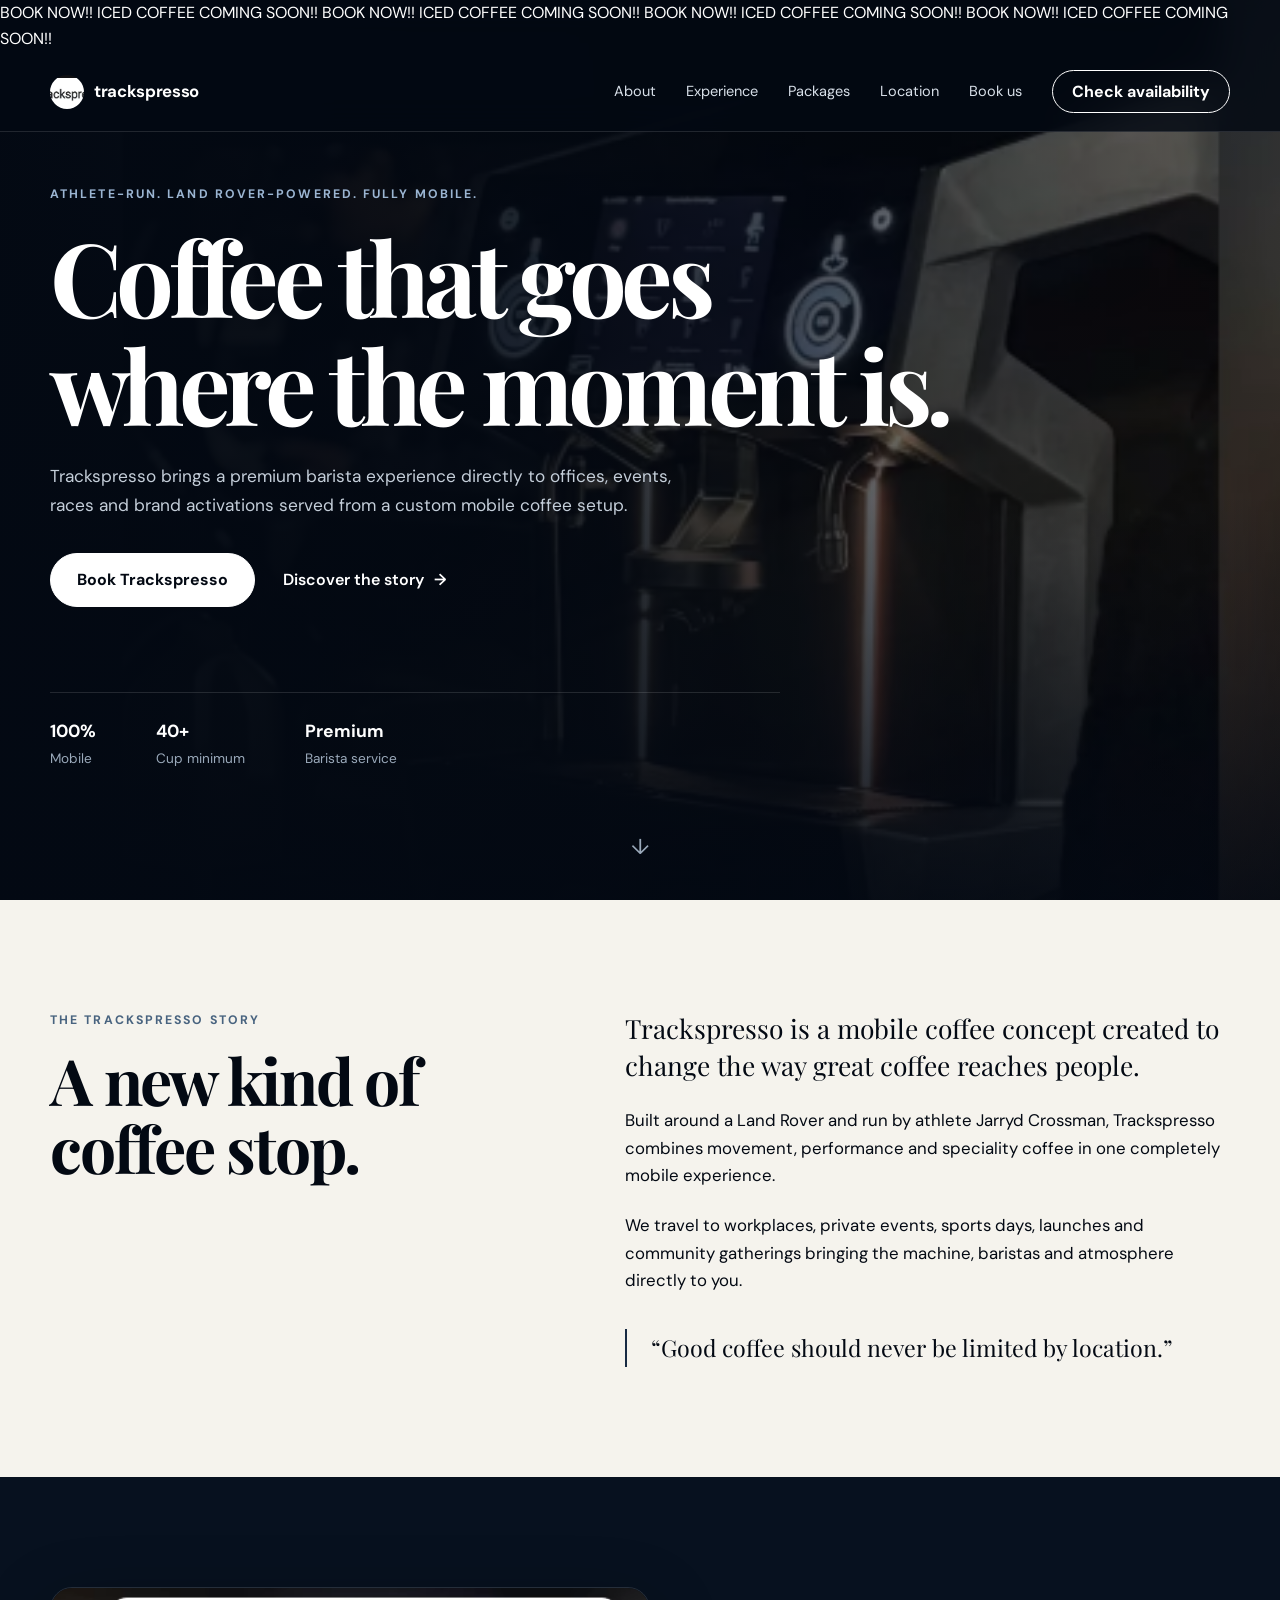
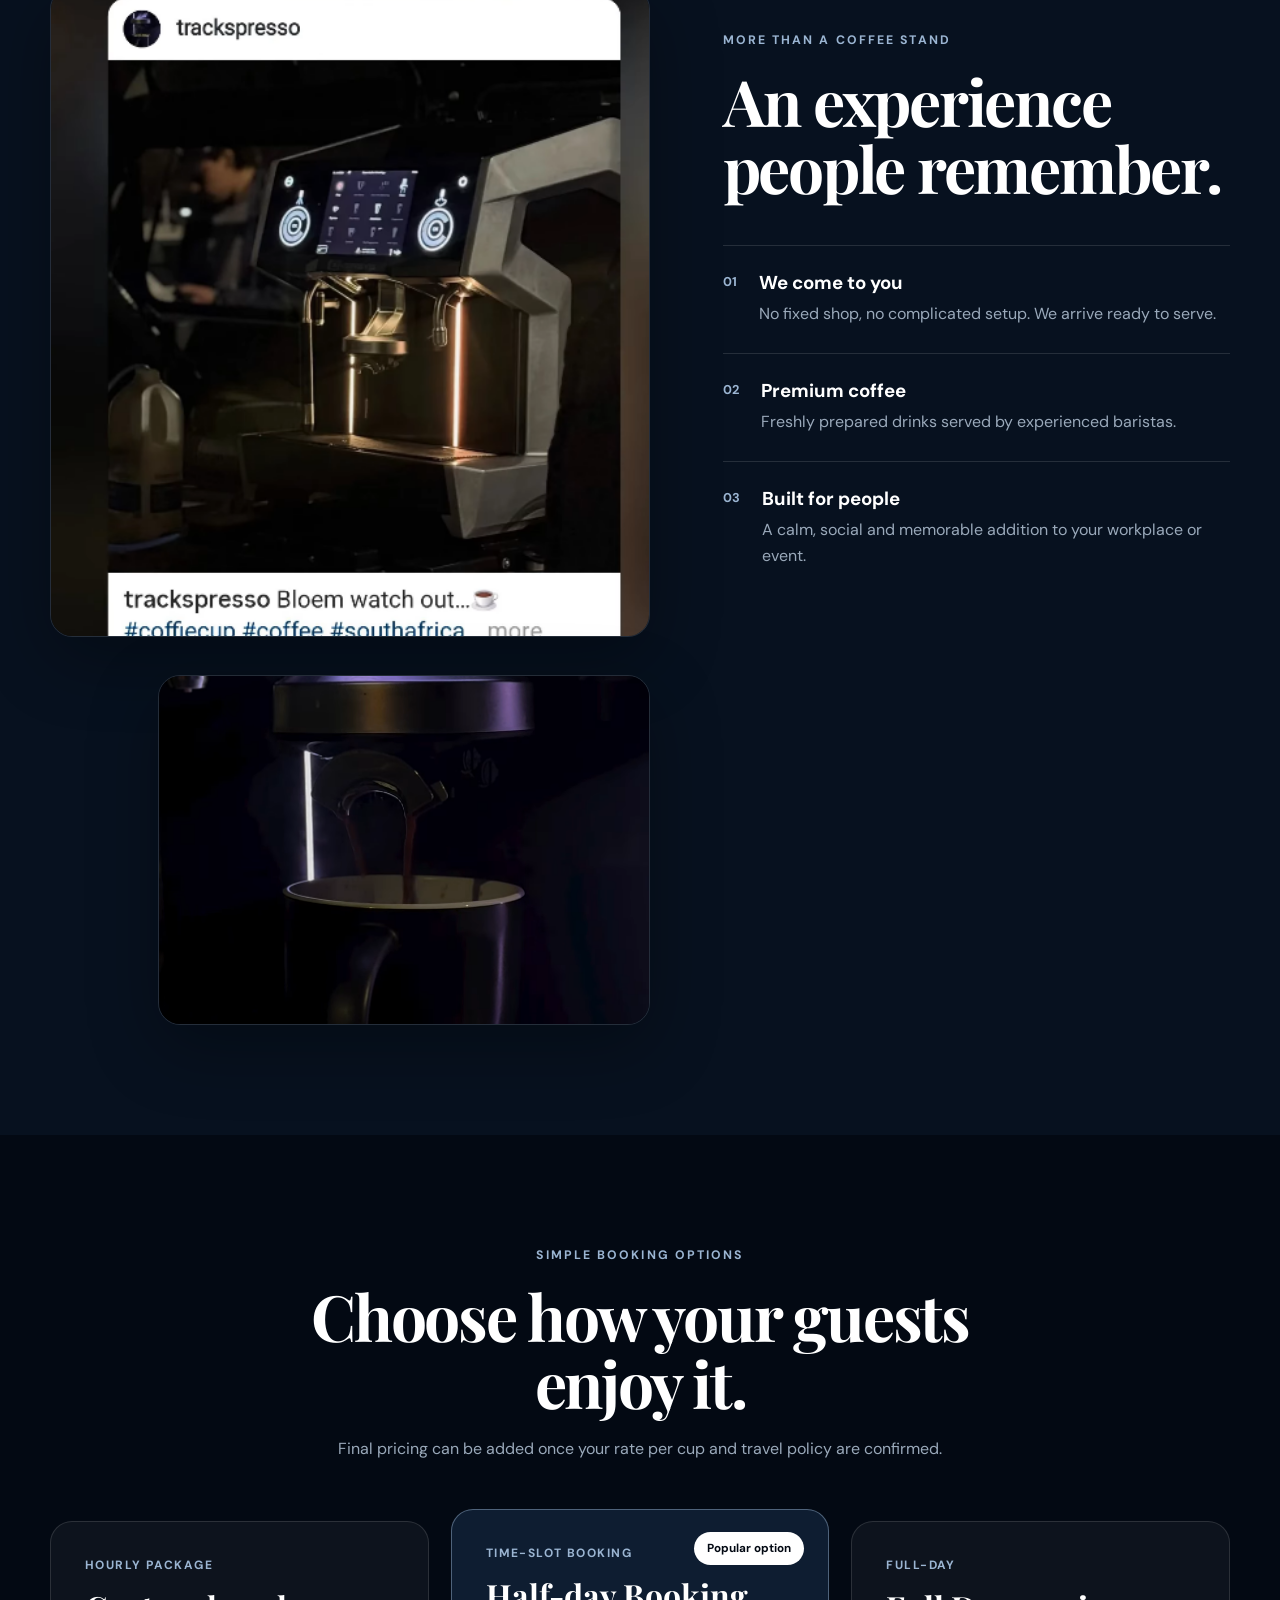
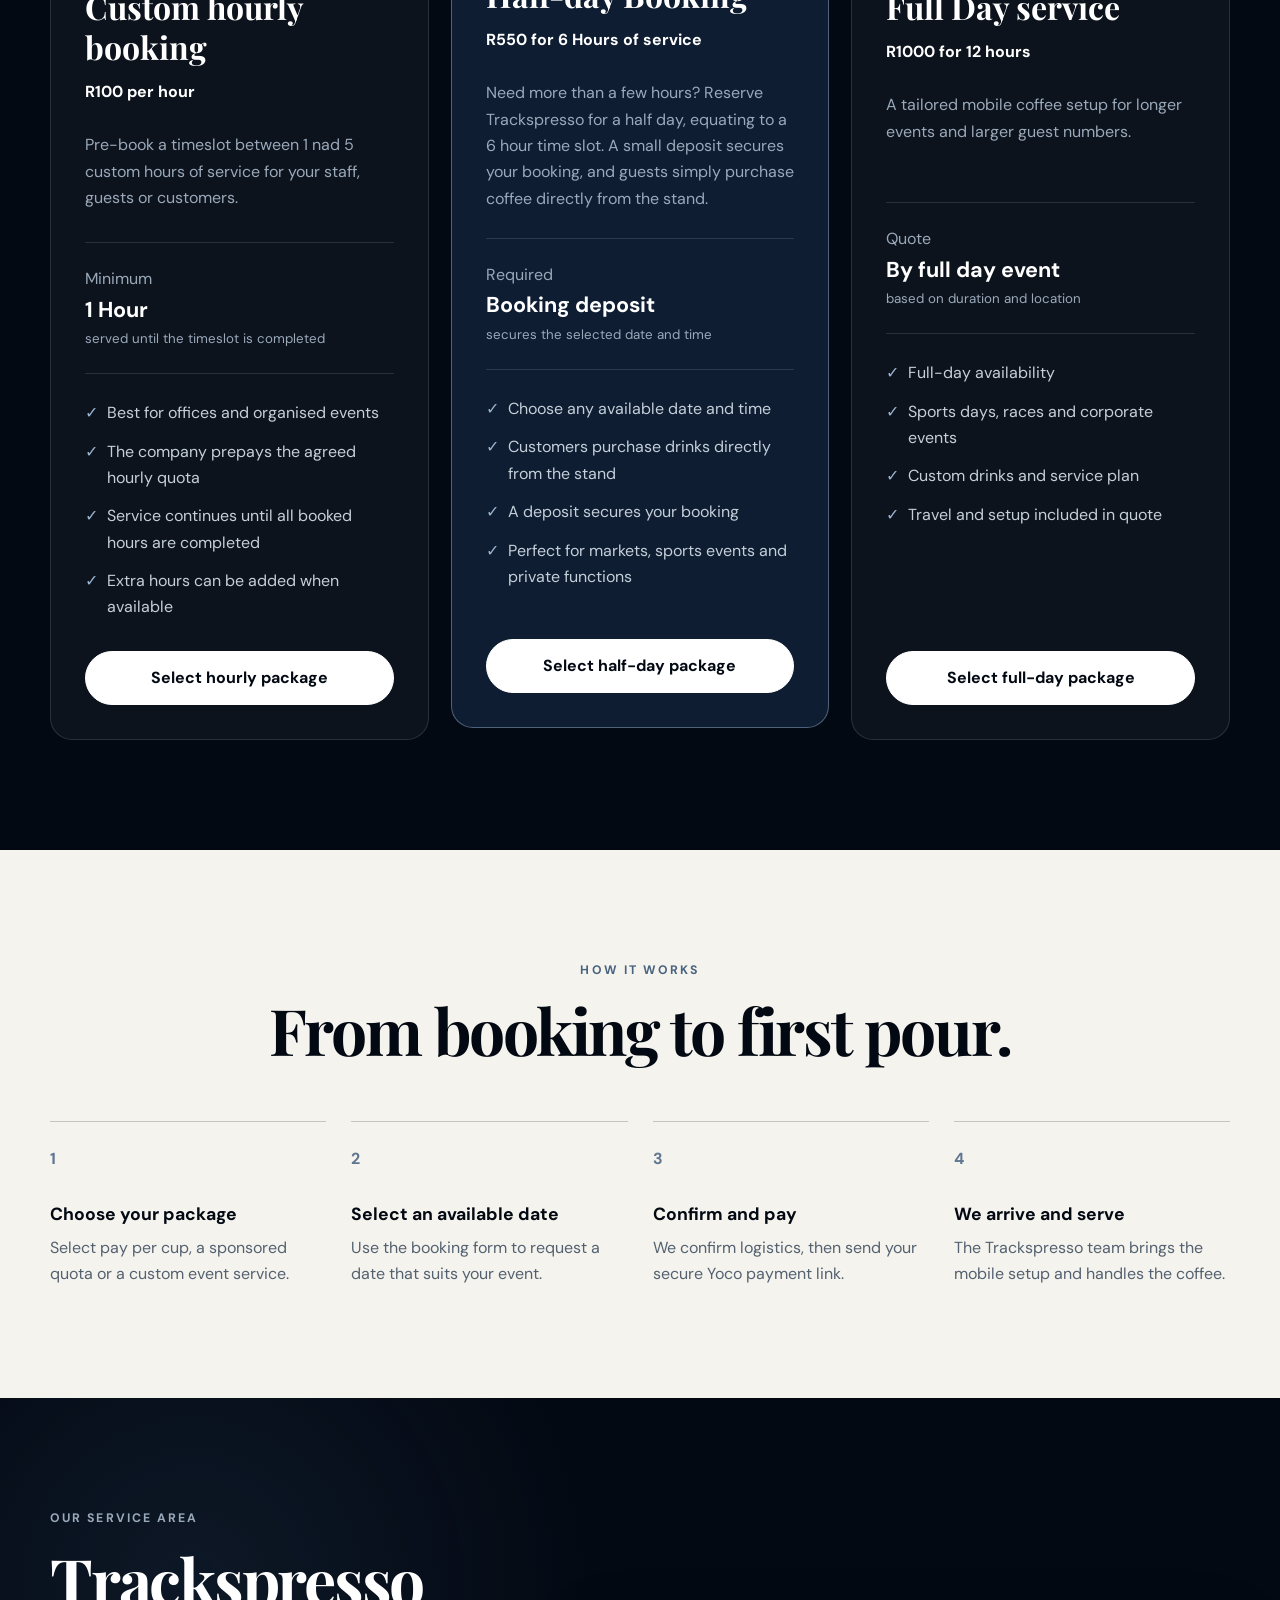
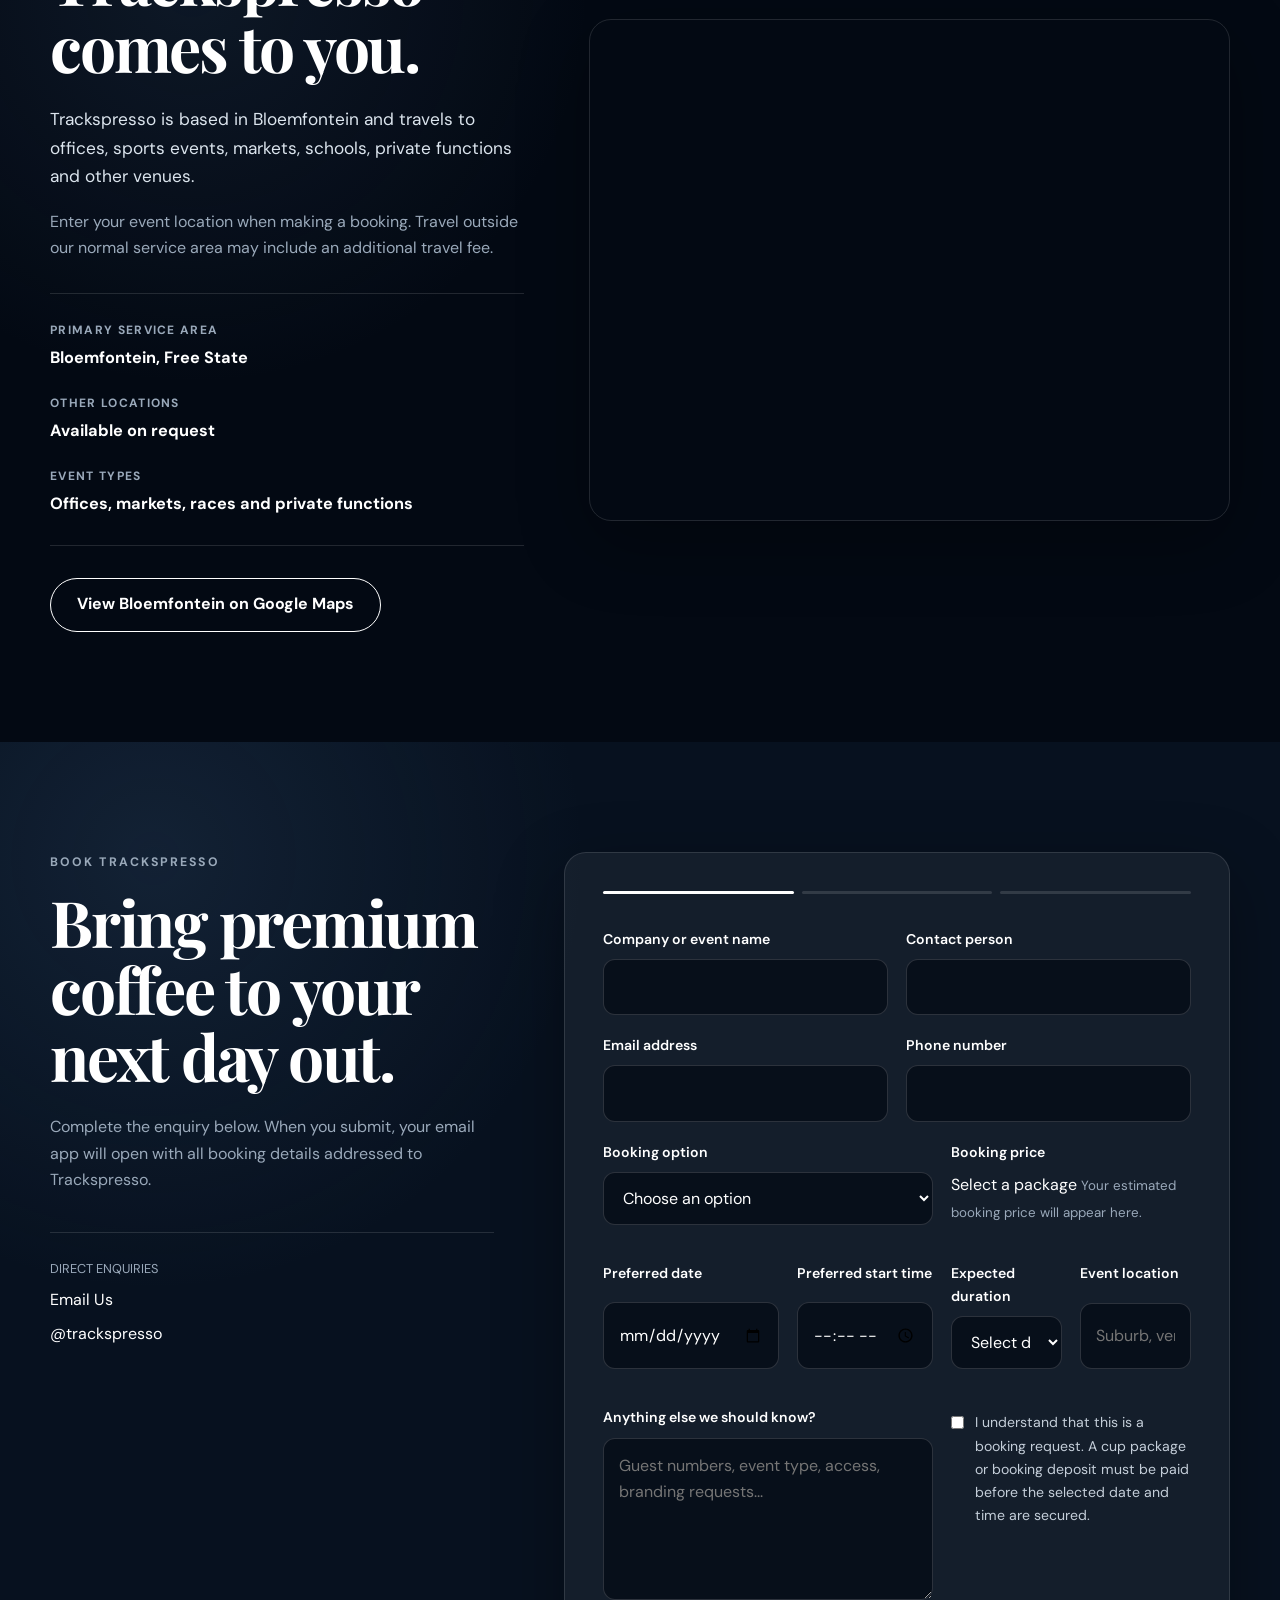
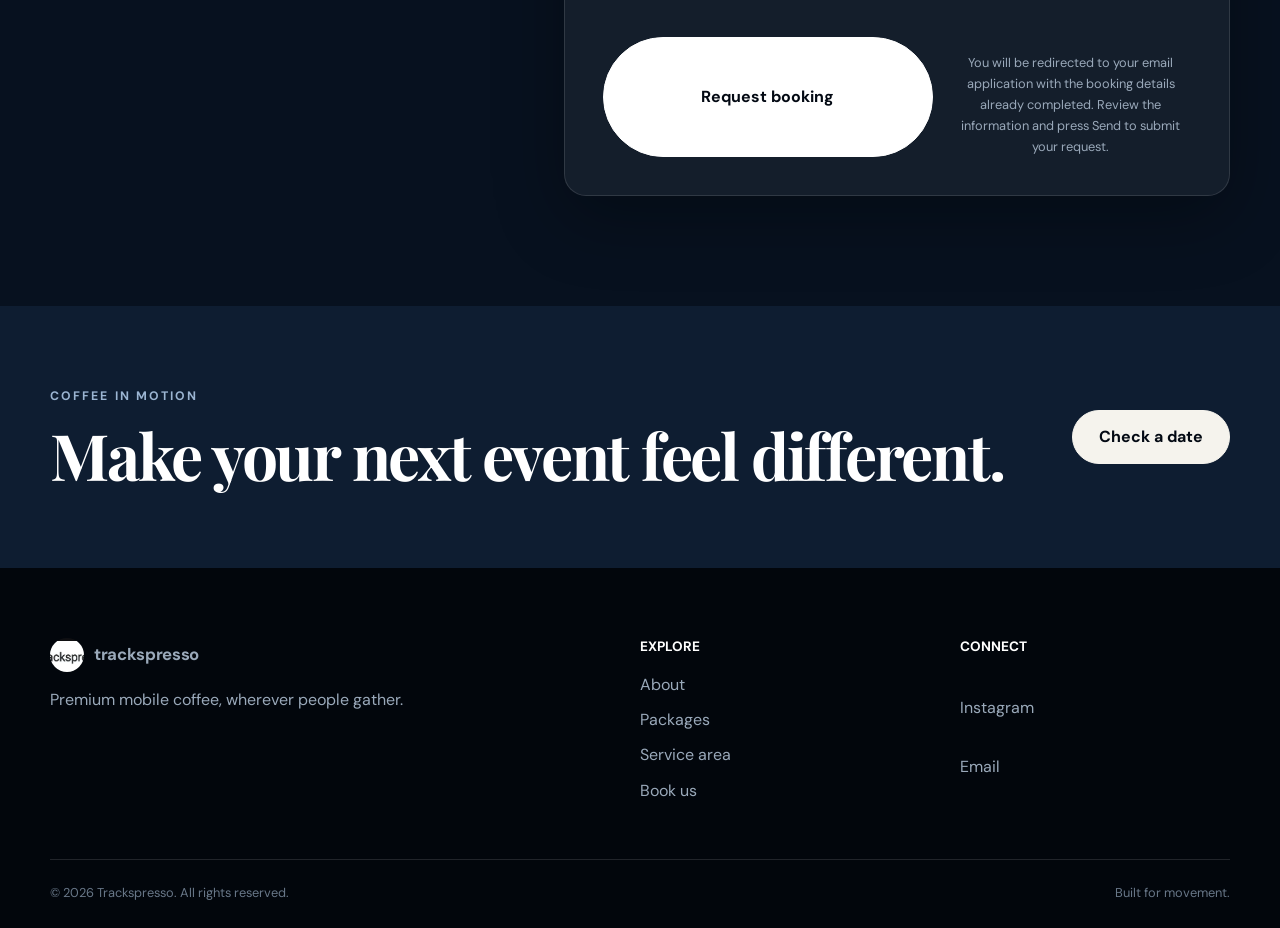
==== index.html @ a00fdedd "Update index.html New Better UI" ====
<!DOCTYPE html>
<html lang="en">
<head>
  <meta charset="UTF-8" />
  <meta name="viewport" content="width=device-width, initial-scale=1.0" />
  <meta
    name="description"
    content="Trackspresso is a premium mobile coffee experience served from a Land Rover. Book our baristas for offices, events and brand activations."
  />
  <title>Trackspresso | Mobile Coffee Experience</title>

  <link rel="preconnect" href="https://fonts.googleapis.com" />
  <link rel="preconnect" href="https://fonts.gstatic.com" crossorigin />
  <link
    href="https://fonts.googleapis.com/css2?family=DM+Sans:wght@400;500;600;700&family=Playfair+Display:wght@600;700&display=swap"
    rel="stylesheet"
  />

  <link rel="stylesheet" href="css/styles.css" />
  <script src="js/app.js" defer></script>
  <link rel="icon" href="../trackspresso_website/assets/images/image.png" type="image/x-icon">
</head>

<body>

  <!--<div class="promo-strip">
    <p>Flash Sale! Use code <span class="pulse-text">SUPER30</span> for 30% off!</p>
  </div>-->

<!--
-->



  <header class="site-header" id="top">


<div class="announcement-bar">
    <div class="announcement-track">
        <span>BOOK NOW!!</span>
        <span>ICED COFFEE COMING SOON!!</span>
        
        <span>BOOK NOW!!</span>
        <span>ICED COFFEE COMING SOON!!</span>

        <span>BOOK NOW!!</span>
        <span>ICED COFFEE COMING SOON!!</span>
        
        <span>BOOK NOW!!</span>
        <span>ICED COFFEE COMING SOON!!</span>
    </div>
</div>







    <nav class="navbar container" aria-label="Main navigation">
      <a class="brand" href="#top" aria-label="Trackspresso home">
        <img src="./assets/images/trackspresso-profile.png" alt="" class="brand-mark" />
        <span>trackspresso</span>
      </a>

      <button
        class="menu-toggle"
        type="button"
        aria-label="Open navigation menu"
        aria-expanded="false"
        aria-controls="main-menu"
      >
        <span></span><span></span><span></span>
      </button>

      <div class="nav-links" id="main-menu">
        <a href="#about">About</a>
        <a href="#experience">Experience</a>
        <a href="#packages">Packages</a>

    <a href="#location">Location</a>
        <a href="#booking">Book us</a>
        <a class="button button-small button-outline" href="#booking">Check availability</a>
      </div>
    </nav>

<!--
<div class="promo-strip">
  <p>Flash Sale! Use code <span class="pulse-text">SUPER30</span> for 30% off!</p>
</div> -->




  </header>

  <main>
    <section class="hero">
      <div class="hero-overlay"></div>

      <div class="container hero-content">
        <p class="eyebrow">Athlete-run. Land Rover-powered. Fully mobile.</p>
        <h1>Coffee that goes<br />where the moment is.</h1>

        <p class="hero-copy">
          Trackspresso brings a premium barista experience directly to offices,
          events, races and brand activations served from a custom mobile coffee setup.
        </p>

        <div class="hero-actions">
          <a class="button" href="#booking">Book Trackspresso</a>
          <a class="text-link" href="#about">Discover the story <span>→</span></a>
        </div>

        <div class="hero-stats" aria-label="Trackspresso highlights">
          <div>
            <strong>100%</strong>
            <span>Mobile</span>
          </div>
          <div>
            <strong>40+</strong>
            <span>Cup minimum</span>
          </div>
          <div>
            <strong>Premium</strong>
            <span>Barista service</span>
          </div>
        </div>
      </div>

      <a class="scroll-indicator" href="#about" aria-label="Scroll to about section">↓</a>
    </section>

    <section class="section about" id="about">
      <div class="container split-layout">
        <div class="section-heading">
          <p class="eyebrow">The Trackspresso story</p>
          <h2>A new kind of coffee stop.</h2>
        </div>

        <div class="about-copy">
          <p class="lead">
            Trackspresso is a mobile coffee concept created to change the way great
            coffee reaches people.
          </p>

          <p>
            Built around a Land Rover and run by athlete Jarryd Crossman, Trackspresso
            combines movement, performance and speciality coffee in one completely
            mobile experience.
          </p>

          <p>
            We travel to workplaces, private events, sports days, launches and
            community gatherings bringing the machine, baristas and atmosphere
            directly to you.
          </p>

          <blockquote>
            “Good coffee should never be limited by location.”
          </blockquote>
        </div>
      </div>
    </section>

    <section class="section media-section" id="experience">
      <div class="container media-grid">
        <figure class="media-card media-card-large">
          <img
            src="./assets/images/land-rover-coffee.png"
            alt="Trackspresso mobile coffee machine installed in a Land Rover"
          />
        </figure>

        <div class="media-content">
          <p class="eyebrow">More than a coffee stand</p>
          <h2>An experience people remember.</h2>

          <div class="feature-list">
            <article>
              <span class="feature-number">01</span>
              <div>
                <h3>We come to you</h3>
                <p>No fixed shop, no complicated setup. We arrive ready to serve.</p>
              </div>
            </article>

            <article>
              <span class="feature-number">02</span>
              <div>
                <h3>Premium coffee</h3>
                <p>Freshly prepared drinks served by experienced baristas.</p>
              </div>
            </article>

            <article>
              <span class="feature-number">03</span>
              <div>
                <h3>Built for people</h3>
                <p>A calm, social and memorable addition to your workplace or event.</p>
              </div>
            </article>
          </div>
        </div>

        <figure class="media-card media-card-small">
          <img
            src="./assets/images/coffee-pour.png"
            alt="Fresh coffee pouring into a cup from the Trackspresso machine"
          />
        </figure>
      </div>
    </section>

    <section class="section packages" id="packages">
      <div class="container">
        <div class="section-heading centered">
          <p class="eyebrow">Simple booking options</p>
          <h2>Choose how your guests enjoy it.</h2>
          <p>
            Final pricing can be added once your rate per cup and travel policy are confirmed.
          </p>
        </div>

        <div class="package-grid">
          <article class="package-card">
            <p class="package-label">HOURLY PACKAGE</p>
            <h3>Custom hourly booking</h3>
            <h4>R100 per hour</h4>
            <br>
            <p class="package-description">
              Pre-book a timeslot between 1 nad 5 custom hours of service for your staff, guests or customers.
            </p>

            <div class="package-price">
              <span>Minimum</span>
              <strong>1 Hour</strong>
              <small>served until the timeslot is completed</small>
            </div>

            <ul>
              <li>Best for offices and organised events</li>
              <li>The company prepays the agreed hourly quota</li>
              <li>Service continues until all booked hours are completed</li>
              <li>Extra hours can be added when available</li>
            </ul>

            <button
                class="button package-select"
                type="button"
                data-package="Hourly booking"
                data-duration="1"
            >
                Select hourly package
            </button>
          </article>

          <article class="package-card featured">
            <div class="popular-badge">Popular option</div>
            <p class="package-label">Time-Slot booking</p>
            <h3>Half-day Booking</h3>
            <h4>R550 for 6 Hours of service</h4>
            <br>
            <p class="package-description">
                Need more than a few hours? Reserve Trackspresso for a half day, equating to a 6 hour time slot.
                A small deposit secures your booking, and guests simply purchase coffee directly
                from the stand.
            </p>

            <div class="package-price">
              <span>Required</span>
              <strong>Booking deposit</strong>
              <small>secures the selected date and time</small>
            </div>

            <ul>
              <li>Choose any available date and time</li>
              <li>Customers purchase drinks directly from the stand</li>
              <li>A deposit secures your booking</li>
              <li>Perfect for markets, sports events and private functions</li>
            </ul>

            <button
                class="button package-select"
                type="button"
                data-package="Half-day booking"
                data-duration="6"
            >
                Select half-day package
            </button>
          </article>

          <article class="package-card">
            <p class="package-label">FULL-DAY</p>
            <h3>Full Day service</h3>
            <h4>R1000 for 12 hours</h4>
            <br>
            <p class="package-description">
              A tailored mobile coffee setup for longer events and larger guest numbers.
            </p>

            <div class="package-price">
              <span>Quote</span>
              <strong>By full day event</strong>
              <small>based on duration and location</small>
            </div>

            <ul>
              <li>Full-day availability</li>
              <li>Sports days, races and corporate events</li>
              <li>Custom drinks and service plan</li>
              <li>Travel and setup included in quote</li>
            </ul>

            <button
                class="button package-select"
                type="button"
                data-package="Full-day booking"
                data-duration="12"
            >
                Select full-day package
            </button>
          </article>
        </div>
      </div>
    </section>

    <section class="section process">
      <div class="container">
        <div class="section-heading centered">
          <p class="eyebrow">How it works</p>
          <h2>From booking to first pour.</h2>
        </div>

        <div class="process-grid">
          <article>
            <span>1</span>
            <h3>Choose your package</h3>
            <p>Select pay per cup, a sponsored quota or a custom event service.</p>
          </article>

          <article>
            <span>2</span>
            <h3>Select an available date</h3>
            <p>Use the booking form to request a date that suits your event.</p>
          </article>

          <article>
            <span>3</span>
            <h3>Confirm and pay</h3>
            <p>We confirm logistics, then send your secure Yoco payment link.</p>
          </article>

          <article>
            <span>4</span>
            <h3>We arrive and serve</h3>
            <p>The Trackspresso team brings the mobile setup and handles the coffee.</p>
          </article>
        </div>
      </div>
    </section>

    <section class="section location-section" id="location">
  <div class="container location-layout">

    <div class="location-content">
      <p class="eyebrow">Our service area</p>

      <h2>Trackspresso comes to you.</h2>

      <p class="location-intro">
        Trackspresso is based in Bloemfontein and travels to offices,
        sports events, markets, schools, private functions and other venues.
      </p>

      <p>
        Enter your event location when making a booking. Travel outside our
        normal service area may include an additional travel fee.
      </p>

      <div class="location-details">
        <div class="location-detail">
          <span>Primary service area</span>
          <strong>Bloemfontein, Free State</strong>
        </div>

        <div class="location-detail">
          <span>Other locations</span>
          <strong>Available on request</strong>
        </div>

        <div class="location-detail">
          <span>Event types</span>
          <strong>Offices, markets, races and private functions</strong>
        </div>
      </div>

      <a
        class="button button-outline"
        href="https://www.google.com/maps/search/?api=1&query=Bloemfontein%2C+Free+State"
        target="_blank"
        rel="noopener noreferrer"
      >
        View Bloemfontein on Google Maps
      </a>
    </div>

    <div class="map-container">
      <iframe
        src="https://www.google.com/maps?q=Bloemfontein%2C+Free+State%2C+South+Africa&z=11&output=embed"
        width="100%"
        height="500"
        style="border: 0;"
        allowfullscreen
        loading="lazy"
        referrerpolicy="no-referrer-when-downgrade"
        title="Trackspresso service area in Bloemfontein"
      ></iframe>
    </div>

  </div>
</section>

    <section class="section booking" id="booking">
      <div class="container booking-layout">
        <div class="booking-intro">
          <p class="eyebrow">Book Trackspresso</p>
          <h2>Bring premium coffee to your next day out.</h2>
          <p>
            Complete the enquiry below. When you submit, your email app will open with all booking details addressed to Trackspresso.
          </p>

          <div class="contact-card">
            <span>Direct enquiries</span>
            <a href="mailto:jtcrossman3child@gmail.com">Email Us</a>
            <a href="https://www.instagram.com/trackspresso/" target="_blank" rel="noreferrer">
              @trackspresso
            </a>
          </div>
        </div>

        <form class="booking-form" id="bookingForm">
          <div class="form-progress" aria-hidden="true">
            <span class="active"></span><span></span><span></span>
          </div>

          <div class="form-row">
            <div class="form-group">
              <label for="companyName">Company or event name</label>
              <input id="companyName" name="companyName" type="text" required />
            </div>

            <div class="form-group">
              <label for="contactName">Contact person</label>
              <input id="contactName" name="contactName" type="text" required />
            </div>
          </div>

          <div class="form-row">
            <div class="form-group">
              <label for="email">Email address</label>
              <input id="email" name="email" type="email" required />
            </div>

            <div class="form-group">
              <label for="phone">Phone number</label>
              <input id="phone" name="phone" type="tel" required />
            </div>
          </div>

          <div class="form-row">
            <div class="form-group">
              <label for="bookingType">Booking option</label>
              <select id="bookingType" name="bookingType" required>
                <option value="">Choose an option</option>
                <option value="Hourly booking">Hourly booking</option>
                <option value="Half-day booking">Half-day booking</option>
                <option value="Full-day booking">Full-day booking</option>
              </select>
            </div>

            <div class="form-group">
              <label>Booking price</label>

              <div class="booking-price-box">
                <span id="bookingPrice">Select a package</span>
                <small id="priceBreakdown">
                  Your estimated booking price will appear here.
                </small>
              </div>
            </div>

          <div class="form-row">
            <div class="form-group">
              <label for="bookingDate">Preferred date</label>
              <input id="bookingDate" name="bookingDate" type="date" required />
            </div>

            <div class="form-group">
              <label for="startTime">Preferred start time</label>
              <input id="startTime" name="startTime" type="time" required />
            </div>
          </div>

          <div class="form-row">
            <div class="form-group">
              <label for="duration">Expected duration</label>
              <select id="duration" name="duration" required>
                <option value="">Select duration</option>
                
                <option value="1">1 hour</option>
                <option value="2">2 hours</option>
                <option value="3">3 hours</option>
                <option value="4">4 hours</option>
                <option value="5">5 hours</option>

                <option value="6">Half day (6 hours)</option>
                <option value="12">Full day (12 hours)</option>
              </select>
            </div>

            <div class="form-group">
              <label for="location">Event location</label>
              <input
                id="location"
                name="location"
                type="text"
                placeholder="Suburb, venue or address"
                required
              />
            </div>
          </div>

          <div class="form-group">
            <label for="message">Anything else we should know?</label>
            <textarea
              id="message"
              name="message"
              rows="5"
              placeholder="Guest numbers, event type, access, branding requests..."
            ></textarea>
          </div>

          <label class="checkbox-row">
            <input type="checkbox" id="terms" required />
            <span>
              I understand that this is a booking request. A cup package or booking
              deposit must be paid before the selected date and time are secured.
            </span>
          </label>

          <button class="button button-full" type="submit">Request booking</button>

          <p class="form-note">
            You will be redirected to your email application with the booking details already completed. Review the information and press Send to submit your request.
          </p>

          <div class="form-message" id="formMessage" role="status" aria-live="polite"></div>
        </form>
      </div>
    </section>

    <section class="section final-cta">
      <div class="container final-cta-inner">
        <div>
          <p class="eyebrow">Coffee in motion</p>
          <h2>Make your next event feel different.</h2>
        </div>
        <a class="button button-light" href="#booking">Check a date</a>
      </div>
    </section>
  </main>

  <footer class="site-footer">
    <div class="container footer-grid">
      <div>
        <a class="brand footer-brand" href="#top">
          <img src="./assets/images/trackspresso-profile.png" alt="" class="brand-mark" />
          <span>trackspresso</span>
        </a>
        <p>Premium mobile coffee, wherever people gather.</p>
      </div>

      <div>
        <h3>Explore</h3>
        <a href="#about">About</a>
        <a href="#packages">Packages</a>
        <a href="#location">Service area</a>
        <a href="#booking">Book us</a>
      </div>

      <div>
        <h3>Connect</h3>
        <a href="https://www.instagram.com/trackspresso/" target="_blank" rel="noreferrer">
          Instagram
        </a>
        <a href="mailto:jtcrossman3child@gmail.com">Email</a>
      </div>
    </div>

    <div class="container footer-bottom">
      <p>© <span id="currentYear"></span> Trackspresso. All rights reserved.</p>
      <p>Built for movement.</p>
    </div>
  </footer>
</body>
</html>
---- css/styles.css ----
:root {
  --navy-950: #030913;
  --navy-900: #07111f;
  --navy-850: #0a1626;
  --navy-800: #0e1d31;
  --navy-700: #172a43;
  --blue-300: #9bb5d2;
  --cream: #f5f3ed;
  --white: #ffffff;
  --muted: #9aa9ba;
  --line: rgba(255, 255, 255, 0.12);
  --card: rgba(255, 255, 255, 0.045);
  --shadow: 0 22px 70px rgba(0, 0, 0, 0.32);
  --radius: 22px;
  --container: 1180px;
}

* {
  box-sizing: border-box;
  margin: 0;
  padding: 0;
}

html {
  scroll-behavior: smooth;
}

body {
  background: var(--navy-950);
  color: var(--white);
  font-family: "DM Sans", sans-serif;
  line-height: 1.65;
}

body.menu-open {
  overflow: hidden;
}

img {
  display: block;
  max-width: 100%;
}

a {
  color: inherit;
  text-decoration: none;
}

button,
input,
select,
textarea {
  font: inherit;
}

button {
  cursor: pointer;
}

.container {
  width: min(calc(100% - 40px), var(--container));
  margin-inline: auto;
}

.section {
  padding: 110px 0;
}

.eyebrow {
  color: var(--blue-300);
  font-size: 0.77rem;
  font-weight: 700;
  letter-spacing: 0.17em;
  text-transform: uppercase;
}

h1,
h2 {
  font-family: "Playfair Display", serif;
  line-height: 1.05;
}

h2 {
  font-size: clamp(2.5rem, 5vw, 4.8rem);
  letter-spacing: -0.035em;
}

h3 {
  line-height: 1.25;
}

.button {
  align-items: center;
  background: var(--white);
  border: 1px solid var(--white);
  border-radius: 999px;
  color: var(--navy-950);
  display: inline-flex;
  font-weight: 700;
  justify-content: center;
  min-height: 54px;
  padding: 0 26px;
  transition: transform 180ms ease, background 180ms ease, color 180ms ease;
}

.button:hover {
  transform: translateY(-2px);
}

.button-small {
  min-height: 43px;
  padding: 0 19px;
}

.button-outline {
  background: transparent;
  color: var(--white);
}

.button-outline:hover {
  background: var(--white);
  color: var(--navy-950);
}

.button-light {
  background: var(--cream);
  border-color: var(--cream);
}

.button-full {
  width: 100%;
}

/* Header */
.site-header {
  background: rgba(3, 9, 19, 0.82);
  border-bottom: 1px solid var(--line);
  backdrop-filter: blur(18px);
  left: 0;
  position: fixed;
  right: 0;
  top: 0;
  z-index: 100;
}

.navbar {
  align-items: center;
  display: flex;
  height: 78px;
  justify-content: space-between;
}

.brand {
  align-items: center;
  display: inline-flex;
  font-size: 1.05rem;
  font-weight: 700;
  gap: 10px;
  letter-spacing: -0.02em;
}

.brand-mark {
  border-radius: 50%;
  height: 34px;
  object-fit: cover;
  width: 34px;
}

.nav-links {
  align-items: center;
  display: flex;
  gap: 30px;
}

.nav-links > a:not(.button) {
  color: #d8e0e9;
  font-size: 0.91rem;
}

.nav-links > a:not(.button):hover {
  color: var(--white);
}

.menu-toggle {
  background: transparent;
  border: 0;
  display: none;
  padding: 8px;
}

.menu-toggle span {
  background: var(--white);
  display: block;
  height: 2px;
  margin: 5px 0;
  width: 24px;
}

/* Hero */
.hero {
  align-items: center;
  background-image: url("../assets/images/land-rover-coffee.png");
  background-position: center 45%;
  background-size: cover;
  display: flex;
  min-height: 100vh;
  overflow: hidden;
  padding: 125px 0 70px;
  position: relative;
}

.hero-overlay {
  background:
    linear-gradient(90deg, rgba(3, 9, 19, 0.98) 0%, rgba(3, 9, 19, 0.86) 46%, rgba(3, 9, 19, 0.3) 100%),
    linear-gradient(0deg, rgba(3, 9, 19, 0.82) 0%, transparent 45%);
  inset: 0;
  position: absolute;
}

.hero-content {
  position: relative;
  z-index: 1;
}

.hero h1 {
  font-size: clamp(4rem, 8vw, 7.5rem);
  letter-spacing: -0.055em;
  margin: 18px 0 25px;
  max-width: 900px;
}

.hero-copy {
  color: #c4ced9;
  font-size: 1.08rem;
  max-width: 630px;
}

.hero-actions {
  align-items: center;
  display: flex;
  gap: 28px;
  margin-top: 34px;
}

.text-link {
  font-weight: 600;
}

.text-link span {
  margin-left: 6px;
  transition: margin-left 180ms ease;
}

.text-link:hover span {
  margin-left: 12px;
}

.hero-stats {
  border-top: 1px solid var(--line);
  display: flex;
  gap: 60px;
  margin-top: 85px;
  max-width: 730px;
  padding-top: 24px;
}

.hero-stats div {
  display: grid;
  gap: 2px;
}

.hero-stats strong {
  font-size: 1.1rem;
}

.hero-stats span {
  color: var(--muted);
  font-size: 0.85rem;
}

.scroll-indicator {
  bottom: 34px;
  color: var(--muted);
  font-size: 1.35rem;
  left: 50%;
  position: absolute;
  transform: translateX(-50%);
  z-index: 2;
}

/* About */
.about {
  background: var(--cream);
  color: var(--navy-950);
}

.split-layout {
  display: grid;
  gap: 80px;
  grid-template-columns: 0.9fr 1.1fr;
}

.about .eyebrow {
  color: #48637f;
}

.section-heading h2 {
  margin-top: 16px;
}

.about-copy {
  font-size: 1.05rem;
}

.about-copy p + p {
  margin-top: 22px;
}

.about-copy .lead {
  font-family: "Playfair Display", serif;
  font-size: 1.65rem;
  line-height: 1.42;
}

blockquote {
  border-left: 2px solid var(--navy-700);
  font-family: "Playfair Display", serif;
  font-size: 1.45rem;
  margin-top: 34px;
  padding-left: 24px;
}

/* Media */
.media-section {
  background: var(--navy-900);
}

.media-grid {
  align-items: center;
  display: grid;
  gap: 38px;
  grid-template-columns: 1.05fr 0.95fr;
}

.media-card {
  border: 1px solid var(--line);
  border-radius: var(--radius);
  box-shadow: var(--shadow);
  overflow: hidden;
}

.media-card img {
  height: 100%;
  object-fit: cover;
  width: 100%;
}

.media-card-large {
  height: 650px;
}

.media-card-small {
  height: 350px;
  margin-left: 18%;
  width: 82%;
}

.media-content {
  padding: 20px 0 20px 35px;
}

.media-content h2 {
  font-size: clamp(2.8rem, 5vw, 4.6rem);
  margin: 16px 0 44px;
}

.feature-list {
  display: grid;
  gap: 0;
}

.feature-list article {
  border-top: 1px solid var(--line);
  display: grid;
  gap: 22px;
  grid-template-columns: auto 1fr;
  padding: 25px 0;
}

.feature-number {
  color: var(--blue-300);
  font-size: 0.8rem;
  font-weight: 700;
}

.feature-list h3 {
  margin-bottom: 7px;
}

.feature-list p {
  color: var(--muted);
}

/* Packages */
.packages {
  background: var(--navy-950);
}

.section-heading.centered {
  margin: 0 auto 58px;
  max-width: 760px;
  text-align: center;
}

.section-heading.centered h2 {
  margin-bottom: 20px;
}

.section-heading.centered > p:last-child {
  color: var(--muted);
}

.package-grid {
  display: grid;
  gap: 22px;
  grid-template-columns: repeat(3, 1fr);
}

.package-card {
  background: var(--card);
  border: 1px solid var(--line);
  border-radius: var(--radius);
  display: flex;
  flex-direction: column;
  min-height: 620px;
  padding: 34px;
  position: relative;
}

.package-card.featured {
  background: var(--navy-800);
  border-color: rgba(155, 181, 210, 0.45);
  transform: translateY(-12px);
}

.popular-badge {
  background: var(--white);
  border-radius: 999px;
  color: var(--navy-950);
  font-size: 0.73rem;
  font-weight: 700;
  padding: 7px 13px;
  position: absolute;
  right: 24px;
  top: 22px;
}

.package-label {
  color: var(--blue-300);
  font-size: 0.75rem;
  font-weight: 700;
  letter-spacing: 0.12em;
  text-transform: uppercase;
}

.package-card h3 {
  font-family: "Playfair Display", serif;
  font-size: 2rem;
  margin: 12px 0;
}

.package-description {
  color: var(--muted);
  min-height: 84px;
}

.package-price {
  border-bottom: 1px solid var(--line);
  border-top: 1px solid var(--line);
  display: grid;
  margin: 26px 0;
  padding: 23px 0;
}

.package-price span,
.package-price small {
  color: var(--muted);
}

.package-price strong {
  font-size: 1.35rem;
}

.package-card ul {
  display: grid;
  gap: 12px;
  list-style: none;
  margin-bottom: 30px;
}

.package-card li {
  color: #c5cfda;
  padding-left: 22px;
  position: relative;
}

.package-card li::before {
  color: var(--blue-300);
  content: "✓";
  left: 0;
  position: absolute;
}

.package-card .button {
  margin-top: auto;
}

/* Process */
.process {
  background: var(--cream);
  color: var(--navy-950);
}

.process .eyebrow {
  color: #48637f;
}

.process-grid {
  display: grid;
  gap: 25px;
  grid-template-columns: repeat(4, 1fr);
}

.process-grid article {
  border-top: 1px solid rgba(3, 9, 19, 0.2);
  padding-top: 24px;
}

.process-grid span {
  color: #5e7691;
  font-weight: 700;
}

.process-grid h3 {
  font-size: 1.1rem;
  margin: 30px 0 10px;
}

.process-grid p {
  color: #536170;
}

/* Booking */
.booking {
  background:
    radial-gradient(circle at 12% 10%, rgba(58, 91, 128, 0.22), transparent 28%),
    var(--navy-900);
}

.booking-layout {
  align-items: start;
  display: grid;
  gap: 70px;
  grid-template-columns: 0.8fr 1.2fr;
}

.booking-intro {
  position: sticky;
  top: 120px;
}

.booking-intro h2 {
  font-size: clamp(3rem, 5vw, 4.8rem);
  margin: 16px 0 25px;
}

.booking-intro > p {
  color: var(--muted);
}

.contact-card {
  border-top: 1px solid var(--line);
  display: grid;
  gap: 8px;
  margin-top: 38px;
  padding-top: 25px;
}

.contact-card span {
  color: var(--muted);
  font-size: 0.8rem;
  text-transform: uppercase;
}

.booking-form {
  background: rgba(255, 255, 255, 0.055);
  border: 1px solid var(--line);
  border-radius: var(--radius);
  box-shadow: var(--shadow);
  padding: 38px;
}

.form-progress {
  display: grid;
  gap: 8px;
  grid-template-columns: repeat(3, 1fr);
  margin-bottom: 34px;
}

.form-progress span {
  background: rgba(255, 255, 255, 0.13);
  border-radius: 99px;
  height: 3px;
}

.form-progress span.active {
  background: var(--white);
}

.form-row {
  display: grid;
  gap: 18px;
  grid-template-columns: repeat(2, 1fr);
}

.form-group {
  display: grid;
  gap: 8px;
  margin-bottom: 19px;
}

.form-group label {
  font-size: 0.88rem;
  font-weight: 600;
}

.form-group small {
  color: var(--muted);
}

input,
select,
textarea {
  background: rgba(3, 9, 19, 0.66);
  border: 1px solid rgba(255, 255, 255, 0.15);
  border-radius: 12px;
  color: var(--white);
  outline: none;
  padding: 14px 15px;
  width: 100%;
}

input,
select {
  min-height: 52px;
}

textarea {
  resize: vertical;
}

input:focus,
select:focus,
textarea:focus {
  border-color: var(--blue-300);
  box-shadow: 0 0 0 3px rgba(155, 181, 210, 0.13);
}

select option {
  color: #111;
}

.checkbox-row {
  align-items: flex-start;
  color: #c4ced9;
  display: flex;
  font-size: 0.88rem;
  gap: 11px;
  margin: 5px 0 22px;
}

.checkbox-row input {
  min-height: auto;
  margin-top: 5px;
  width: auto;
}

.form-note {
  color: var(--muted);
  font-size: 0.8rem;
  margin-top: 15px;
  text-align: center;
}

.form-note code {
  color: #dce7f2;
}

.form-message {
  border-radius: 12px;
  display: none;
  margin-top: 18px;
  padding: 13px 15px;
}

.form-message.success {
  background: rgba(90, 180, 130, 0.15);
  border: 1px solid rgba(90, 180, 130, 0.35);
  display: block;
}

.form-message.error {
  background: rgba(220, 85, 85, 0.15);
  border: 1px solid rgba(220, 85, 85, 0.35);
  display: block;
}

/* CTA + Footer */
.final-cta {
  background: var(--navy-800);
  padding: 80px 0;
}

.final-cta-inner {
  align-items: center;
  display: flex;
  justify-content: space-between;
}

.final-cta h2 {
  font-size: clamp(2.8rem, 5vw, 4.8rem);
  margin-top: 14px;
}

.site-footer {
  background: #02060c;
  padding: 70px 0 25px;
}

.footer-grid {
  display: grid;
  gap: 50px;
  grid-template-columns: 2fr 1fr 1fr;
}

.footer-brand {
  margin-bottom: 15px;
}

.footer-grid p,
.footer-grid a {
  color: var(--muted);
}

.footer-grid > div:not(:first-child) {
  display: grid;
  gap: 9px;
}

.footer-grid h3 {
  font-size: 0.85rem;
  margin-bottom: 8px;
  text-transform: uppercase;
}

.footer-grid a:hover {
  color: var(--white);
}

.footer-bottom {
  border-top: 1px solid var(--line);
  color: #687788;
  display: flex;
  font-size: 0.8rem;
  justify-content: space-between;
  margin-top: 55px;
  padding-top: 22px;
}

@media (max-width: 960px) {
  .menu-toggle {
    display: block;
    z-index: 102;
  }

  .nav-links {
    align-items: flex-start;
    background: var(--navy-950);
    display: none;
    flex-direction: column;
    inset: 0;
    justify-content: center;
    padding: 40px;
    position: fixed;
    z-index: 101;
  }

  .nav-links.open {
    display: flex;
  }

  .nav-links > a {
    font-size: 1.35rem !important;
  }

  .split-layout,
  .media-grid,
  .booking-layout {
    grid-template-columns: 1fr;
  }

  .media-content {
    padding-left: 0;
  }

  .media-card-small {
    margin-left: 0;
    width: 100%;
  }

  .package-grid {
    grid-template-columns: 1fr;
  }

  .package-card.featured {
    transform: none;
  }

  .process-grid {
    grid-template-columns: repeat(2, 1fr);
  }

  .booking-intro {
    position: static;
  }
}

@media (max-width: 650px) {
  .container {
    width: min(calc(100% - 26px), var(--container));
  }

  .section {
    padding: 78px 0;
  }

  .hero {
    min-height: 880px;
  }

  .hero-overlay {
    background:
      linear-gradient(0deg, rgba(3, 9, 19, 0.98) 0%, rgba(3, 9, 19, 0.77) 78%, rgba(3, 9, 19, 0.48) 100%);
  }

  .hero h1 {
    font-size: clamp(3.3rem, 18vw, 5rem);
  }

  .hero-actions {
    align-items: flex-start;
    flex-direction: column;
  }

  .hero-stats {
    gap: 24px;
    justify-content: space-between;
  }

  .split-layout {
    gap: 45px;
  }

  .media-card-large {
    height: 520px;
  }

  .media-card-small {
    height: 430px;
  }

  .process-grid {
    grid-template-columns: 1fr;
  }

  .form-row {
    grid-template-columns: 1fr;
  }

  .booking-form {
    padding: 24px 18px;
  }

  .final-cta-inner {
    align-items: flex-start;
    flex-direction: column;
    gap: 30px;
  }

  .footer-grid {
    grid-template-columns: 1fr;
  }

  .footer-bottom {
    flex-direction: column;
    gap: 5px;
  }
}


/* ==============================
   LOCATION AND MAP SECTION
================================ */

.location-section {
  background:
    radial-gradient(
      circle at 15% 20%,
      rgba(58, 91, 128, 0.18),
      transparent 30%
    ),
    var(--navy-950);
}

.location-layout {
  align-items: center;
  display: grid;
  gap: 65px;
  grid-template-columns: 0.85fr 1.15fr;
}

.location-content h2 {
  margin: 16px 0 25px;
}

.location-content > p {
  color: var(--muted);
  margin-bottom: 18px;
}

.location-intro {
  color: #dbe4ed !important;
  font-size: 1.08rem;
}

.location-details {
  border-bottom: 1px solid var(--line);
  border-top: 1px solid var(--line);
  display: grid;
  gap: 22px;
  margin: 32px 0;
  padding: 27px 0;
}

.location-detail {
  display: grid;
  gap: 4px;
}

.location-detail span {
  color: var(--muted);
  font-size: 0.75rem;
  font-weight: 700;
  letter-spacing: 0.11em;
  text-transform: uppercase;
}

.location-detail strong {
  font-size: 1.02rem;
}

.map-container {
  border: 1px solid var(--line);
  border-radius: var(--radius);
  box-shadow: var(--shadow);
  overflow: hidden;
  position: relative;
}

.map-container iframe {
  display: block;
  filter: grayscale(25%) contrast(95%);
  width: 100%;
}

@media (max-width: 960px) {
  .location-layout {
    grid-template-columns: 1fr;
  }

  .map-container iframe {
    height: 430px;
  }
}

@media (max-width: 650px) {
  .location-layout {
    gap: 40px;
  }

  .map-container iframe {
    height: 350px;
  }

  .location-content .button {
    width: 100%;
  }
}


/* =====================================
   RESPONSIVE POLISH: LAPTOPS + PHONES
   ===================================== */

/* Prevent long text, URLs and form controls from forcing horizontal scrolling. */
html,
body {
  max-width: 100%;
  overflow-x: hidden;
}

p,
a,
span,
strong,
small,
label,
li {
  overflow-wrap: anywhere;
}

input,
select,
textarea,
button {
  max-width: 100%;
}

/* Compact laptop and minimised-window layout. */
@media (max-width: 1100px) {
  :root {
    --container: 960px;
  }

  .section {
    padding: 88px 0;
  }

  .nav-links {
    gap: 20px;
  }

  .hero h1 {
    font-size: clamp(3.6rem, 8vw, 6.3rem);
  }

  .package-card {
    min-height: auto;
    padding: 28px;
  }

  .booking-layout {
    gap: 42px;
    grid-template-columns: minmax(0, 0.85fr) minmax(0, 1.15fr);
  }

  .booking-form {
    padding: 30px;
  }
}

/* Tablets, narrow laptop windows and landscape phones. */
@media (max-width: 820px) {
  .container {
    width: min(calc(100% - 32px), var(--container));
  }

  .navbar {
    height: 70px;
  }

  .nav-links {
    gap: 20px;
    overflow-y: auto;
    padding: 90px 28px 40px;
  }

  .nav-links .button {
    width: 100%;
  }

  .hero {
    min-height: auto;
    padding: 125px 0 65px;
  }

  .hero-content {
    width: 100%;
  }

  .hero h1 {
    font-size: clamp(3.2rem, 12vw, 5.4rem);
    max-width: 760px;
  }

  .hero-copy {
    max-width: 580px;
  }

  .hero-stats {
    gap: 24px;
    margin-top: 55px;
  }

  .split-layout,
  .media-grid,
  .booking-layout,
  .location-layout {
    gap: 44px;
  }

  .media-card-large {
    height: min(620px, 72vw);
  }

  .media-card-small {
    height: min(430px, 62vw);
  }

  .booking-intro {
    position: static;
  }

  .contact-card {
    margin-top: 26px;
  }
}

/* Modern iPhone/Android portrait widths. */
@media (max-width: 650px) {
  :root {
    --radius: 18px;
  }

  body {
    font-size: 0.97rem;
  }

  .container {
    width: min(calc(100% - 24px), var(--container));
  }

  .section {
    padding: 68px 0;
  }

  .brand span {
    font-size: 0.98rem;
  }

  .brand-mark {
    height: 31px;
    width: 31px;
  }

  .hero {
    min-height: auto;
    padding: 112px 0 52px;
  }

  .hero h1 {
    font-size: clamp(2.85rem, 15vw, 4.5rem);
    line-height: 0.98;
    margin: 14px 0 22px;
  }

  .hero-copy {
    font-size: 1rem;
  }

  .hero-actions {
    gap: 18px;
    margin-top: 28px;
    width: 100%;
  }

  .hero-actions .button {
    width: 100%;
  }

  .hero-stats {
    display: grid;
    gap: 14px;
    grid-template-columns: repeat(3, minmax(0, 1fr));
    margin-top: 46px;
    padding-top: 20px;
  }

  .hero-stats strong {
    font-size: 0.95rem;
  }

  .hero-stats span {
    font-size: 0.76rem;
  }

  h2,
  .booking-intro h2,
  .final-cta h2 {
    font-size: clamp(2.25rem, 12vw, 3.6rem);
  }

  .about-copy .lead {
    font-size: 1.38rem;
  }

  .media-card-large,
  .media-card-small {
    height: 72vw;
    min-height: 330px;
  }

  .package-card {
    min-height: 0;
    padding: 26px 22px;
  }

  .package-card h3 {
    font-size: 1.7rem;
  }

  .package-description {
    min-height: 0;
  }

  .popular-badge {
    position: static;
    align-self: flex-start;
    margin-bottom: 18px;
  }

  .process-grid article {
    padding-top: 18px;
  }

  .process-grid h3 {
    margin-top: 18px;
  }

  .booking-layout {
    gap: 34px;
  }

  .booking-form {
    padding: 24px 16px;
  }

  .form-progress {
    margin-bottom: 25px;
  }

  .form-group {
    margin-bottom: 16px;
  }

  input,
  select,
  textarea {
    font-size: 16px; /* Prevents automatic iPhone zoom on focus. */
    padding: 13px 14px;
  }

  .checkbox-row {
    line-height: 1.5;
  }

  .button {
    min-height: 52px;
    padding-inline: 20px;
  }

  .form-note,
  .form-message {
    line-height: 1.55;
  }

  .final-cta {
    padding: 62px 0;
  }
}

/* Very small phones around 320–420px wide. */
@media (max-width: 420px) {
  .container {
    width: min(calc(100% - 20px), var(--container));
  }

  .navbar {
    height: 64px;
  }

  .hero {
    padding-top: 104px;
  }

  .hero h1 {
    font-size: clamp(2.55rem, 15vw, 3.7rem);
  }

  .hero-stats {
    grid-template-columns: 1fr;
  }

  .hero-stats div {
    border-bottom: 1px solid var(--line);
    padding-bottom: 10px;
  }

  .hero-stats div:last-child {
    border-bottom: 0;
  }

  .section-heading.centered {
    margin-bottom: 38px;
  }

  .booking-form {
    border-radius: 16px;
    padding: 20px 13px;
  }

  .checkbox-row {
    font-size: 0.82rem;
  }

  .form-message {
    padding: 12px;
  }

  .map-container iframe {
    height: 300px;
  }
}

/* Short-height screens such as a minimised laptop window. */
@media (max-height: 700px) and (min-width: 651px) {
  .hero {
    min-height: 700px;
  }

  .nav-links {
    max-height: 100vh;
    overflow-y: auto;
  }
}

/* =========================================================
   FINAL RESPONSIVE FIX
   Keep this block at the VERY END of the stylesheet.
   It overrides earlier mobile rules that caused the menu and
   hero content to overlap.
   ========================================================= */

/* Give anchored sections room below the fixed navbar. */
section[id] {
  scroll-margin-top: 88px;
}

/* Medium screens and all layouts that use the hamburger menu. */
@media (max-width: 960px) {
  .site-header {
    background: #030913;
    backdrop-filter: none;
  }

  .navbar {
    height: 76px;
  }

  .menu-toggle {
    display: block;
    position: relative;
    z-index: 1002;
  }

  .menu-toggle span {
    transition: transform 180ms ease, opacity 180ms ease;
  }

  .menu-toggle[aria-expanded="true"] span:nth-child(1) {
    transform: translateY(7px) rotate(45deg);
  }

  .menu-toggle[aria-expanded="true"] span:nth-child(2) {
    opacity: 0;
  }

  .menu-toggle[aria-expanded="true"] span:nth-child(3) {
    transform: translateY(-7px) rotate(-45deg);
  }

  .nav-links {
    align-items: stretch;
    background: #030913;
    border-top: 1px solid var(--line);
    display: flex;
    flex-direction: column;
    gap: 0;
    height: calc(100dvh - 76px);
    inset: 76px 0 auto 0;
    justify-content: flex-start;
    opacity: 0;
    overflow-y: auto;
    padding: 20px 24px 40px;
    pointer-events: none;
    position: fixed;
    transform: translateY(-12px);
    transition: opacity 180ms ease, transform 180ms ease;
    visibility: hidden;
    width: 100%;
    z-index: 1001;
  }

  .nav-links.open {
    opacity: 1;
    pointer-events: auto;
    transform: translateY(0);
    visibility: visible;
  }

  .nav-links > a,
  .nav-links > a:not(.button) {
    align-items: center;
    border-bottom: 1px solid var(--line);
    color: var(--white);
    display: flex;
    font-size: 1.08rem !important;
    min-height: 62px;
    padding: 10px 4px;
    width: 100%;
  }

  .nav-links > .button {
    border-bottom: 0;
    margin-top: 22px;
    min-height: 52px;
    width: 100%;
  }

  .hero {
    min-height: 760px;
    padding: 132px 0 72px;
  }

  .hero h1 {
    font-size: clamp(3.4rem, 9vw, 5.6rem);
    line-height: 0.96;
    max-width: 760px;
  }

  .split-layout,
  .media-grid,
  .booking-layout,
  .location-layout {
    grid-template-columns: 1fr;
  }

  .package-grid {
    grid-template-columns: 1fr;
  }

  .package-card.featured {
    transform: none;
  }

  .booking-intro {
    position: static;
  }
}

/* Phone layout. */
@media (max-width: 650px) {
  .container {
    width: min(calc(100% - 28px), var(--container));
  }

  .navbar {
    height: 76px;
  }

  .brand {
    max-width: calc(100% - 62px);
  }

  .brand span {
    font-size: 1rem;
    white-space: nowrap;
  }

  .brand-mark {
    flex: 0 0 auto;
    height: 34px;
    width: 34px;
  }

  .nav-links {
    height: calc(100dvh - 76px);
    inset: 76px 0 auto 0;
    padding: 16px 20px 36px;
  }

  .hero {
    background-position: 62% center;
    min-height: 720px;
    padding: 116px 0 56px;
  }

  .hero-overlay {
    background:
      linear-gradient(
        90deg,
        rgba(3, 9, 19, 0.98) 0%,
        rgba(3, 9, 19, 0.88) 68%,
        rgba(3, 9, 19, 0.58) 100%
      ),
      linear-gradient(
        0deg,
        rgba(3, 9, 19, 0.92) 0%,
        rgba(3, 9, 19, 0.18) 60%
      );
  }

  .hero-content {
    width: 100%;
  }

  .hero .eyebrow {
    font-size: 0.68rem;
    letter-spacing: 0.14em;
    line-height: 1.5;
    max-width: 100%;
  }

  .hero h1 {
    font-size: clamp(3rem, 13.5vw, 4.25rem);
    letter-spacing: -0.045em;
    line-height: 0.97;
    margin: 16px 0 24px;
    max-width: 100%;
    overflow-wrap: normal;
    word-break: normal;
  }

  .hero-copy {
    font-size: 1rem;
    line-height: 1.72;
    max-width: 100%;
  }

  .hero-actions {
    align-items: stretch;
    flex-direction: column;
    gap: 16px;
    width: 100%;
  }

  .hero-actions .button {
    width: 100%;
  }

  .hero-stats {
    display: grid;
    gap: 16px;
    grid-template-columns: repeat(3, minmax(0, 1fr));
    margin-top: 48px;
  }

  .scroll-indicator {
    display: none;
  }

  .section {
    padding: 72px 0;
  }

  .split-layout,
  .media-grid,
  .booking-layout,
  .location-layout {
    gap: 40px;
  }

  h2,
  .booking-intro h2,
  .final-cta h2 {
    font-size: clamp(2.4rem, 11vw, 3.45rem);
  }

  .media-card-large,
  .media-card-small {
    height: auto;
    min-height: 0;
    width: 100%;
  }

  .media-card img {
    aspect-ratio: 4 / 5;
    height: auto;
  }

  .media-card-small {
    margin-left: 0;
  }

  .package-card {
    min-height: 0;
    padding: 26px 22px;
  }

  .process-grid {
    grid-template-columns: 1fr;
  }

  .form-row {
    grid-template-columns: 1fr;
  }

  .booking-form {
    padding: 24px 18px;
  }

  .final-cta-inner {
    align-items: stretch;
    flex-direction: column;
    gap: 28px;
  }

  .final-cta-inner .button {
    width: 100%;
  }

  .footer-grid {
    grid-template-columns: 1fr;
  }

  .footer-bottom {
    flex-direction: column;
    gap: 6px;
  }
}

/* Extra-small phones. */
@media (max-width: 420px) {
  .container {
    width: min(calc(100% - 22px), var(--container));
  }

  .hero {
    min-height: 690px;
    padding-top: 108px;
  }

  .hero h1 {
    font-size: clamp(2.8rem, 13vw, 3.6rem);
  }

  .hero-stats {
    grid-template-columns: 1fr;
  }

  .hero-stats div {
    border-bottom: 1px solid var(--line);
    padding-bottom: 12px;
  }

  .hero-stats div:last-child {
    border-bottom: 0;
  }

  .booking-form {
    padding: 21px 14px;
  }
}

/* Landscape phones and short browser windows. */
@media (max-height: 620px) and (max-width: 960px) {
  .nav-links {
    padding-top: 10px;
  }

  .nav-links > a,
  .nav-links > a:not(.button) {
    min-height: 50px;
  }
}
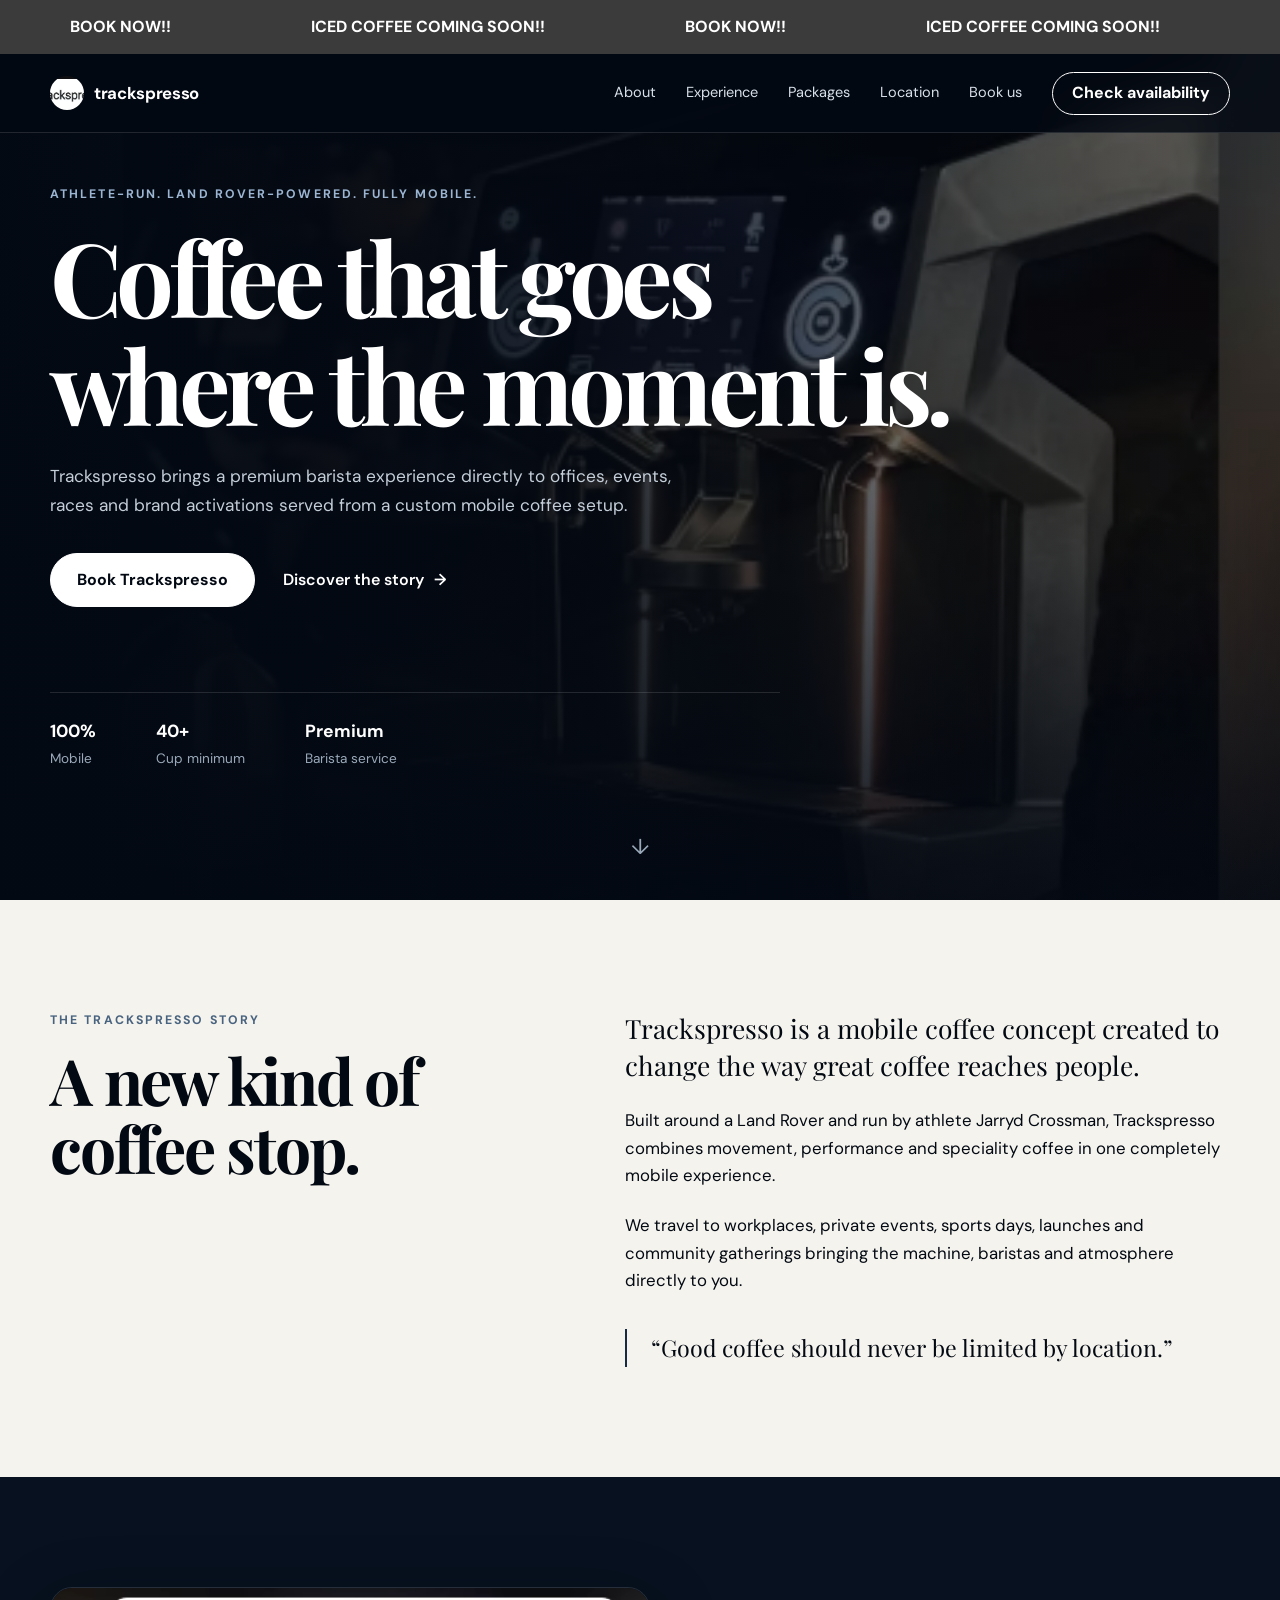
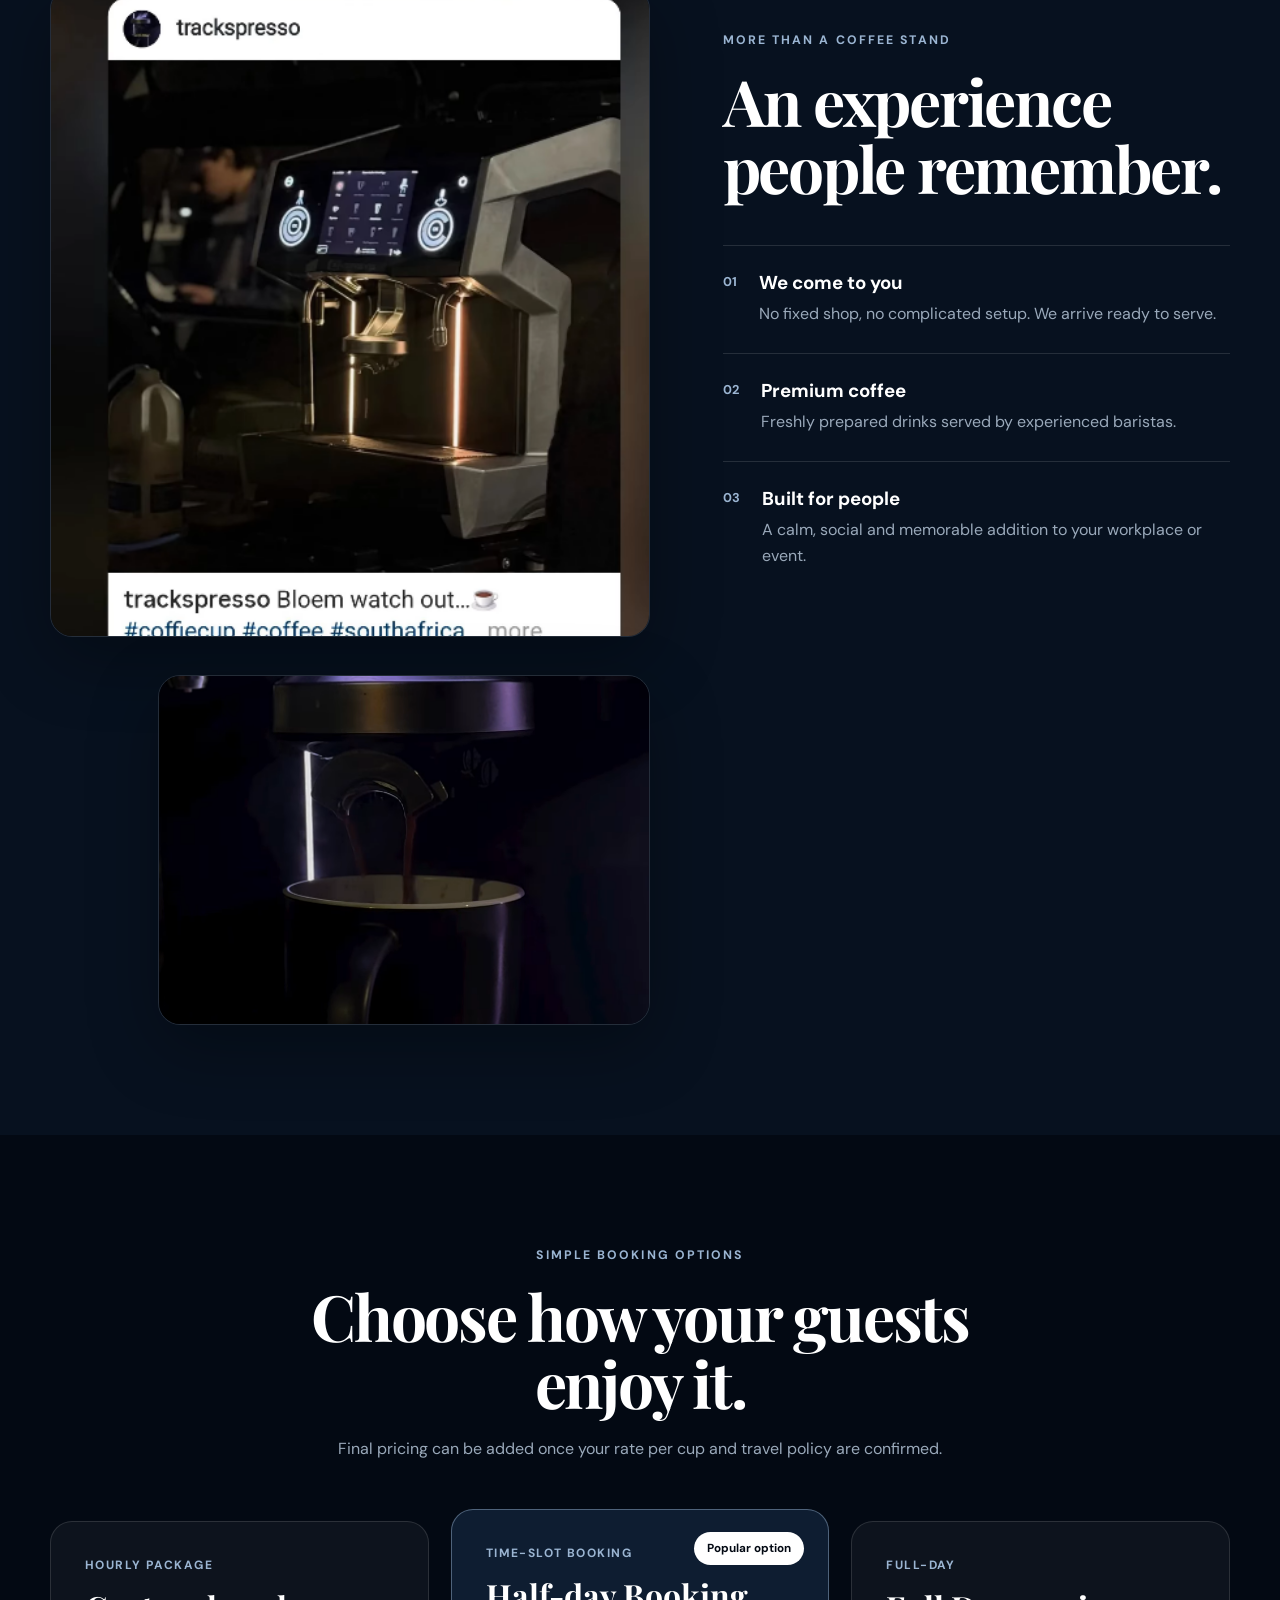
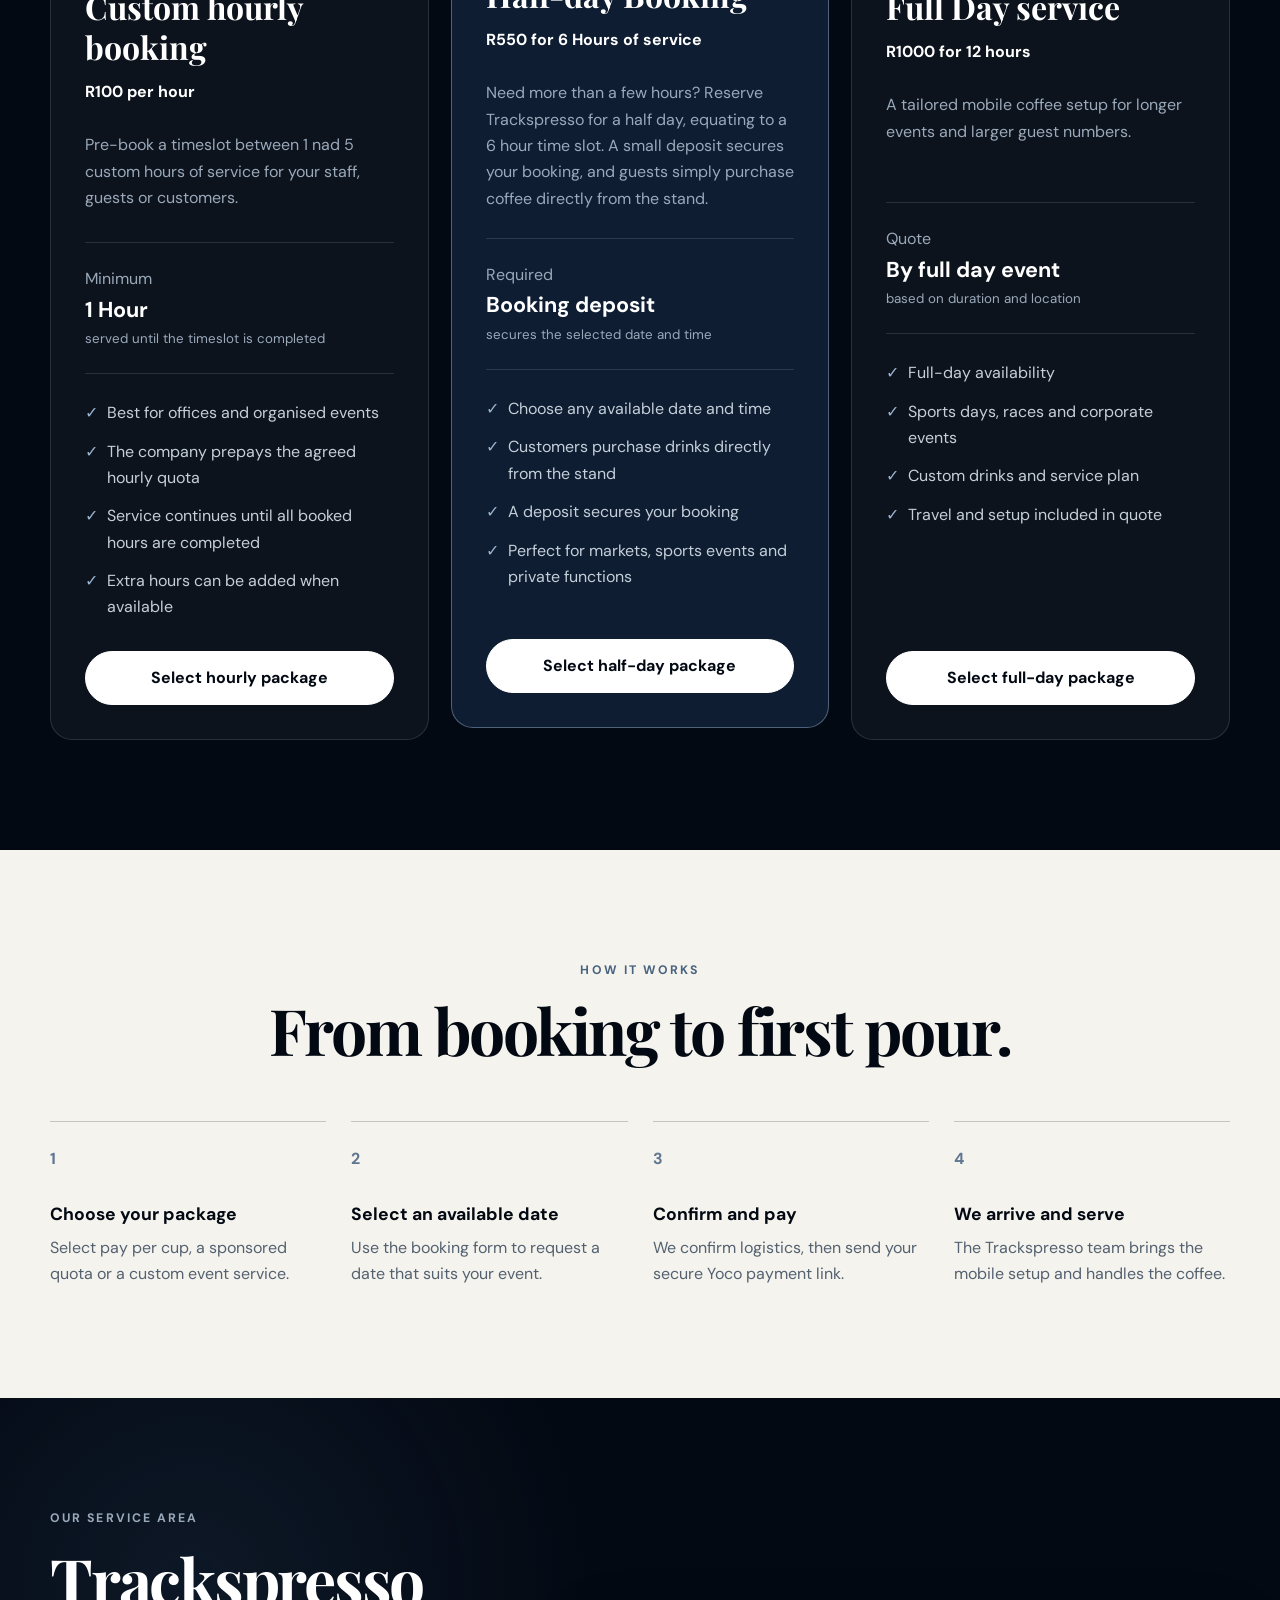
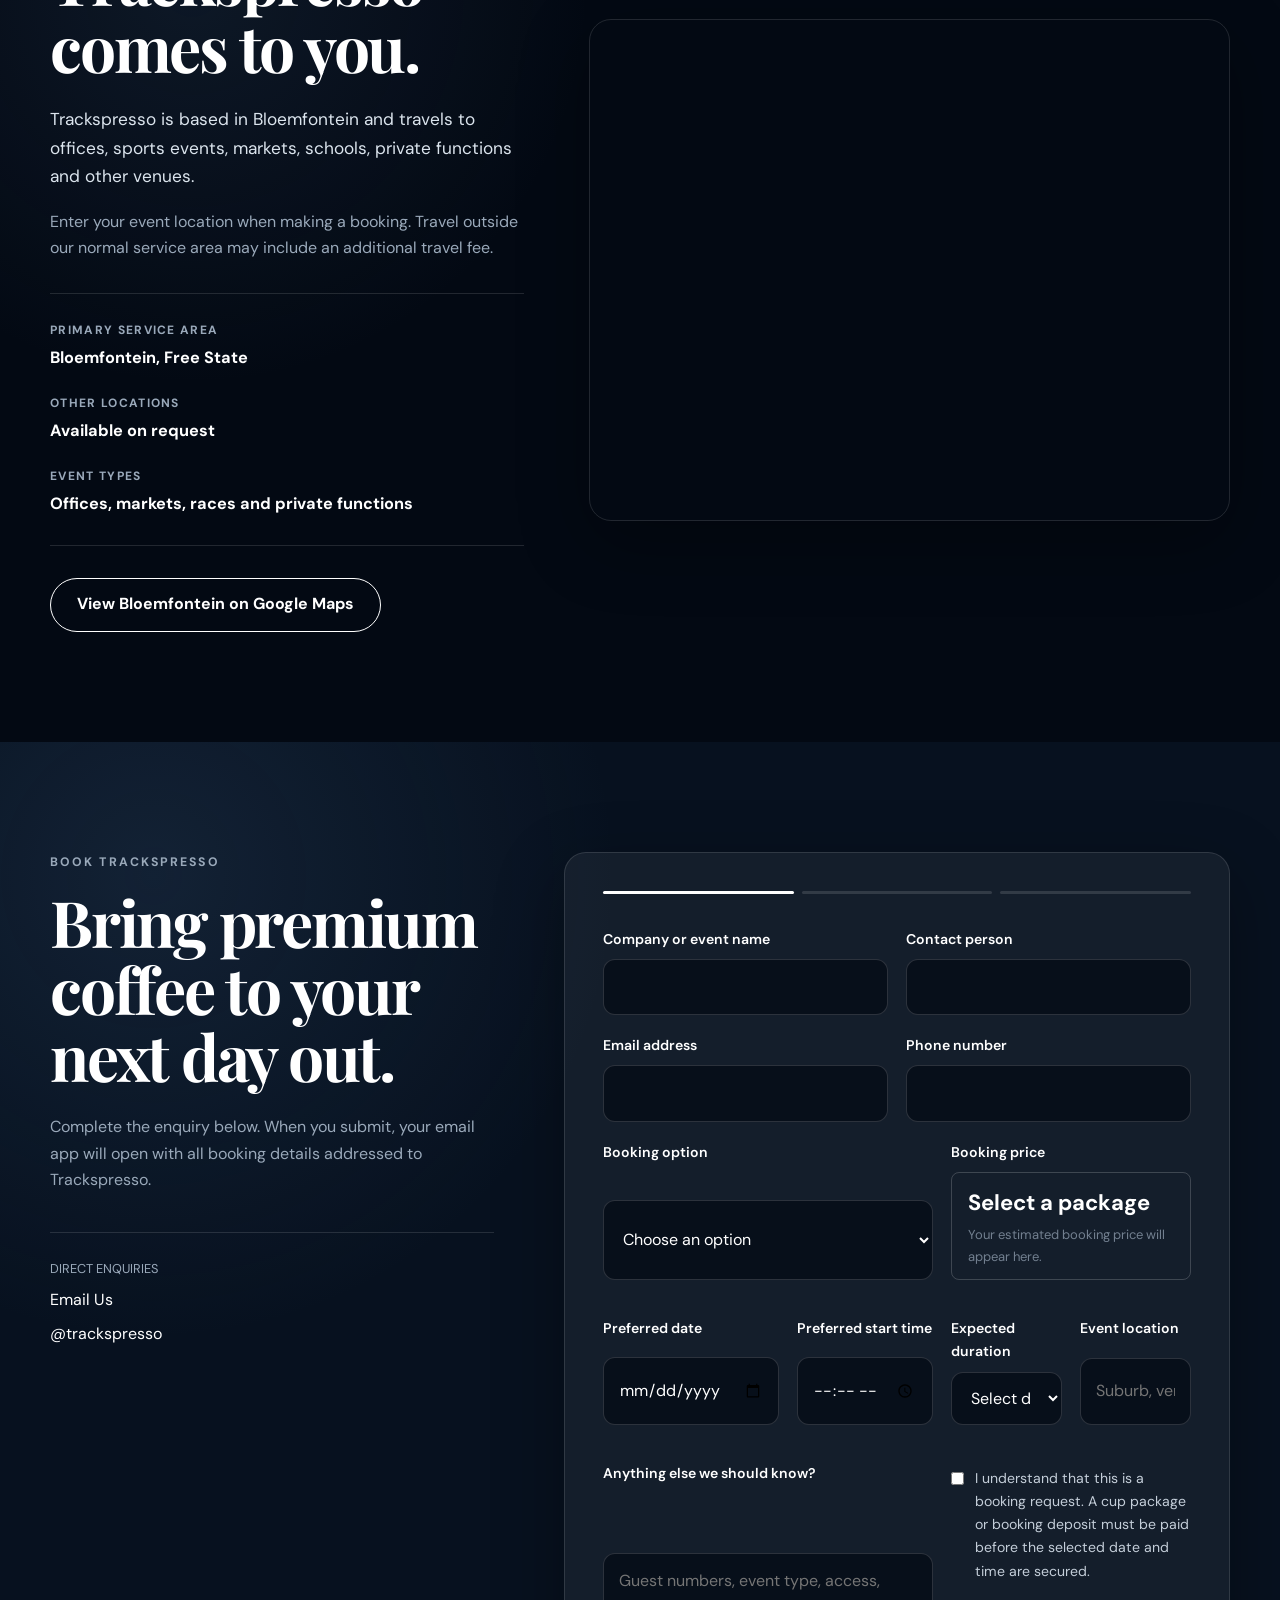
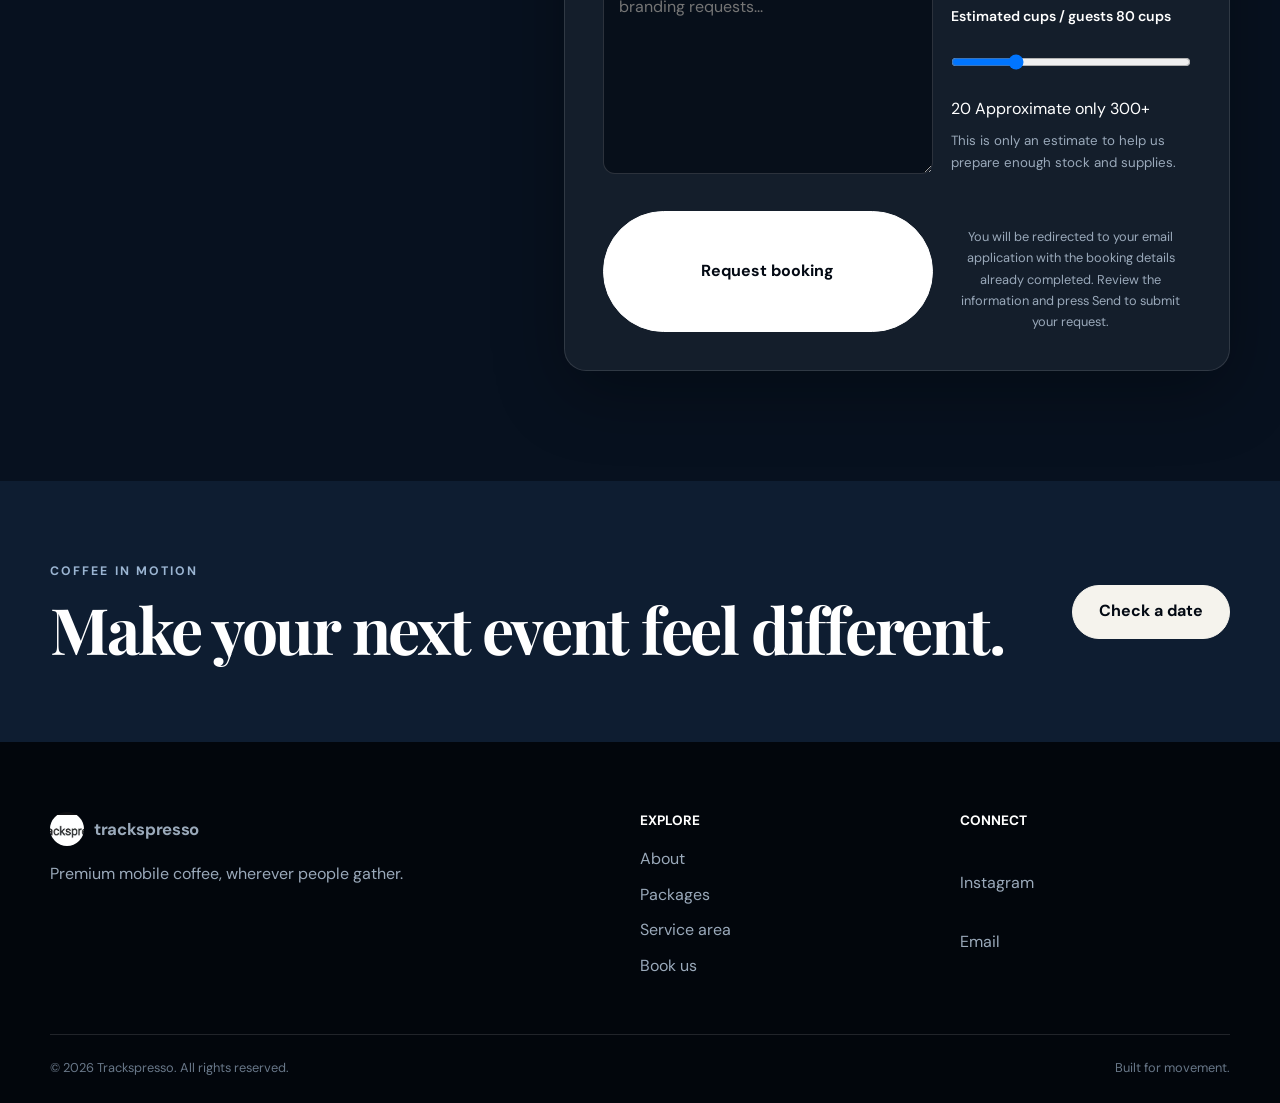
==== commit 81db12c7: "Update index.html added slider" ====
--- a/index.html
+++ b/index.html
@@ -541,13 +541,50 @@
             ></textarea>
           </div>
 
-          <label class="checkbox-row">
-            <input type="checkbox" id="terms" required />
-            <span>
-              I understand that this is a booking request. A cup package or booking
-              deposit must be paid before the selected date and time are secured.
-            </span>
-          </label>
+          <div class="booking-confirmation-column">
+
+  <label class="checkbox-row">
+    <input type="checkbox" id="terms" required />
+
+    <span>
+      I understand that this is a booking request. A cup package or booking
+      deposit must be paid before the selected date and time are secured.
+    </span>
+  </label>
+
+
+  <div class="form-group guest-estimate-group">
+
+    <label for="estimatedGuests">
+      Estimated cups / guests
+      <span id="guestEstimateValue">80 cups</span>
+    </label>
+
+    <input
+      id="estimatedGuests"
+      name="estimatedGuests"
+      type="range"
+      min="20"
+      max="300"
+      step="10"
+      value="80"
+    />
+
+    <div class="slider-labels">
+      <span>20</span>
+      <span>Approximate only</span>
+      <span>300+</span>
+    </div>
+
+    <small>
+      This is only an estimate to help us prepare enough stock and supplies.
+    </small>
+
+  </div>
+
+</div>
+
+          
 
           <button class="button button-full" type="submit">Request booking</button>
 
--- a/css/styles.css
+++ b/css/styles.css
@@ -56,6 +56,122 @@
 button {
   cursor: pointer;
 }
+/*
+.promo-strip {
+  position: fixed;
+  top: 0;
+  left: 0;
+  width: 100%;
+  background: #111111;
+  color: #ffffff;
+  text-align: center;
+  padding: 12px 0;
+  z-index: 99999;
+  
+   Link the animation name, duration, and movement curve 
+  animation: slideDown 0.5s ease-out forwards; 
+}
+
+/* Define the slide-down movement 
+@keyframes slideDown {
+  from {
+    transform: translateY(-100%); Start completely hidden off-screen
+  }
+  to {
+    transform: translateY(0);     End in its natural position 
+  }
+}
+*/
+
+/*
+.pulse-text {
+  display: inline-block;
+  font-weight: bold;
+  color: #ffcc00;  Contrast color for the code 
+  animation: gentlePulse 2s infinite ease-in-out;
+}
+
+/* Define the pulse (scaling and slight brightness change) 
+@keyframes gentlePulse {
+  0%, 100% {
+    transform: scale(1);
+    filter: brightness(1);
+  }
+  50% {
+    transform: scale(1.05);  Grow slightly 
+    filter: brightness(1.2);  Brighten up 
+  }
+}*/
+
+
+
+
+
+.announcement-bar {
+    width: 100%;
+    overflow: hidden;
+    background: #3b3b3b;
+    color: white;
+    padding: 14px 0;
+    font-weight: 700;
+    white-space: nowrap;
+}
+
+.announcement-track {
+    display: flex;
+    width: max-content;
+    animation: scrollAnnouncement 18s linear infinite;
+}
+
+.announcement-track span {
+    padding: 0 70px;
+}
+
+@keyframes scrollAnnouncement {
+    from {
+        transform: translateX(0);
+    }
+
+    to {
+        transform: translateX(-50%);
+    }
+}
+
+/*
+
+==========================================================================================
+*/
+
+
+.booking-price-box {
+    min-height: 58px;
+    padding: 12px 16px;
+
+    border: 1px solid rgba(255, 255, 255, 0.18);
+    border-radius: 8px;
+
+    display: flex;
+    flex-direction: column;
+    justify-content: center;
+}
+
+#bookingPrice {
+    font-size: 22px;
+    font-weight: 700;
+    color: #ffffff;
+}
+
+#priceBreakdown {
+    margin-top: 3px;
+    font-size: 13px;
+    opacity: 0.7;
+}
+
+
+
+
+/*=========================================================================================*/
+
 
 .container {
   width: min(calc(100% - 40px), var(--container));
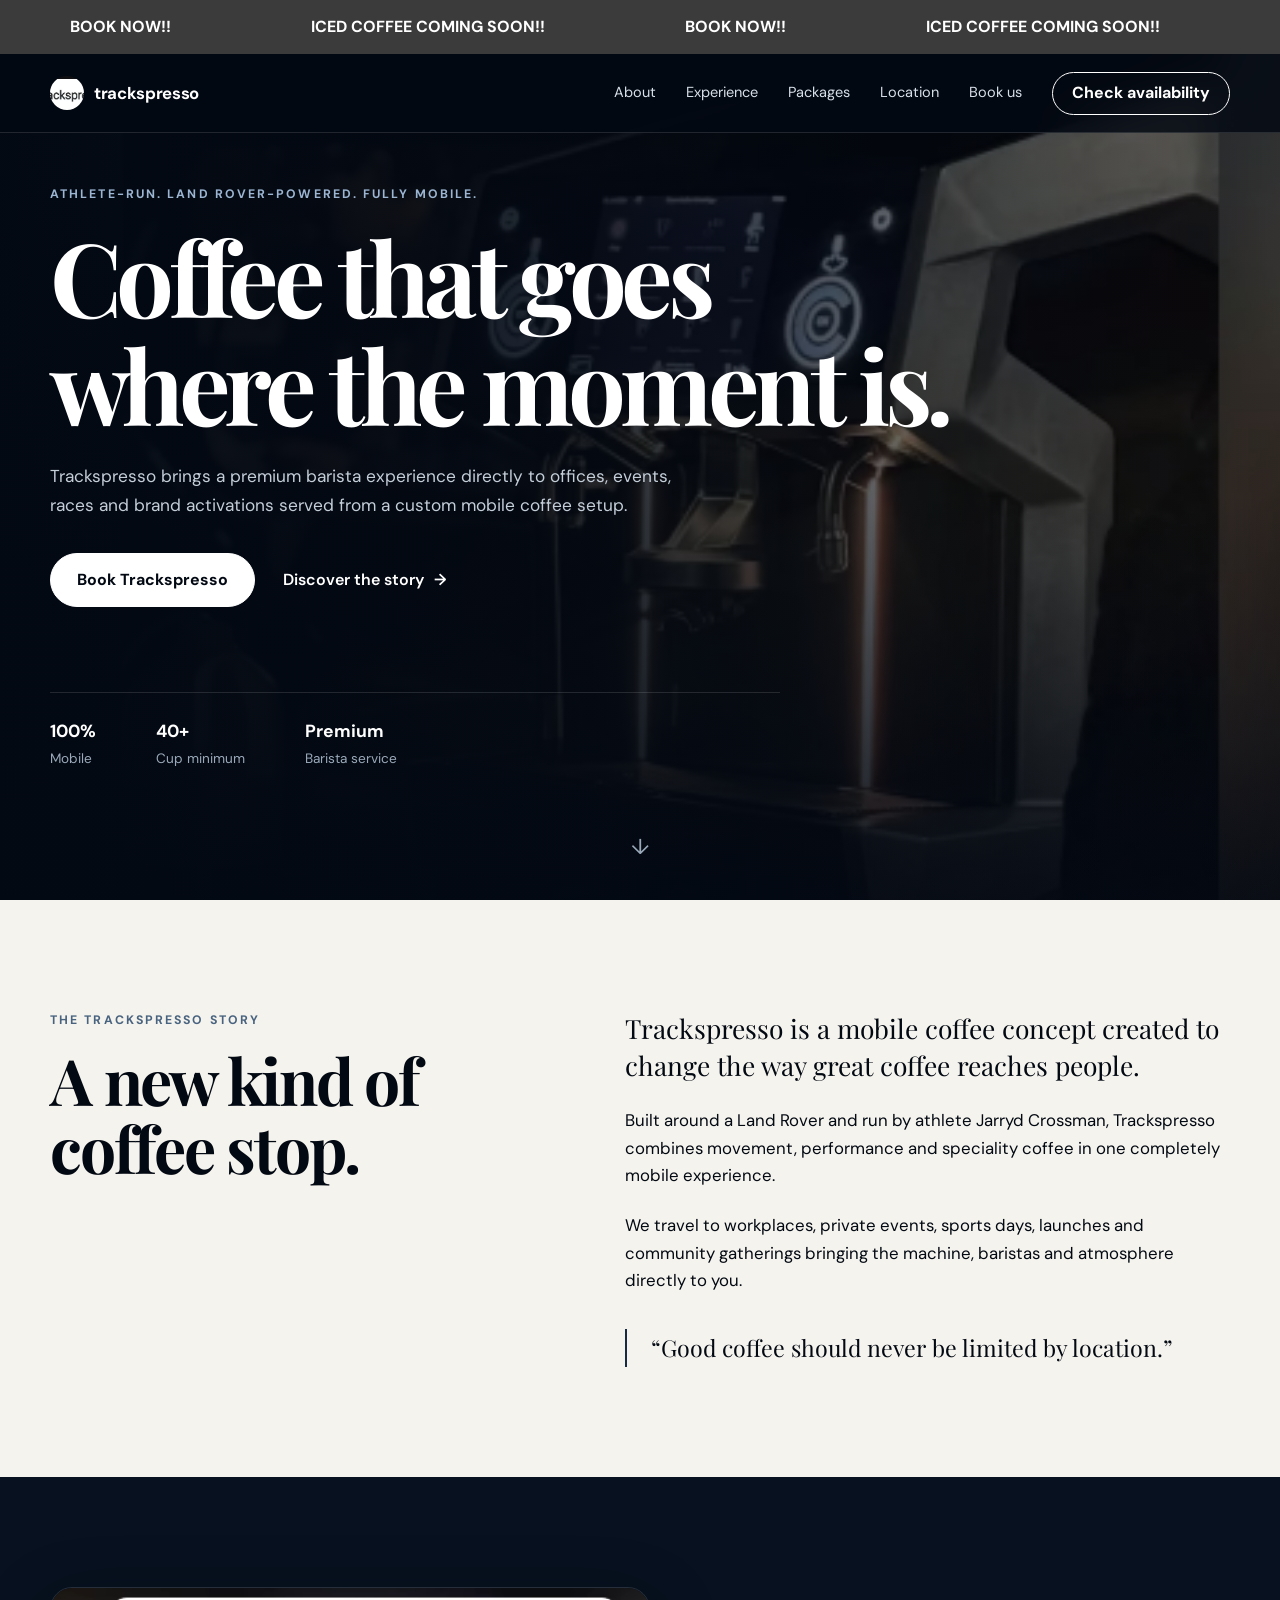
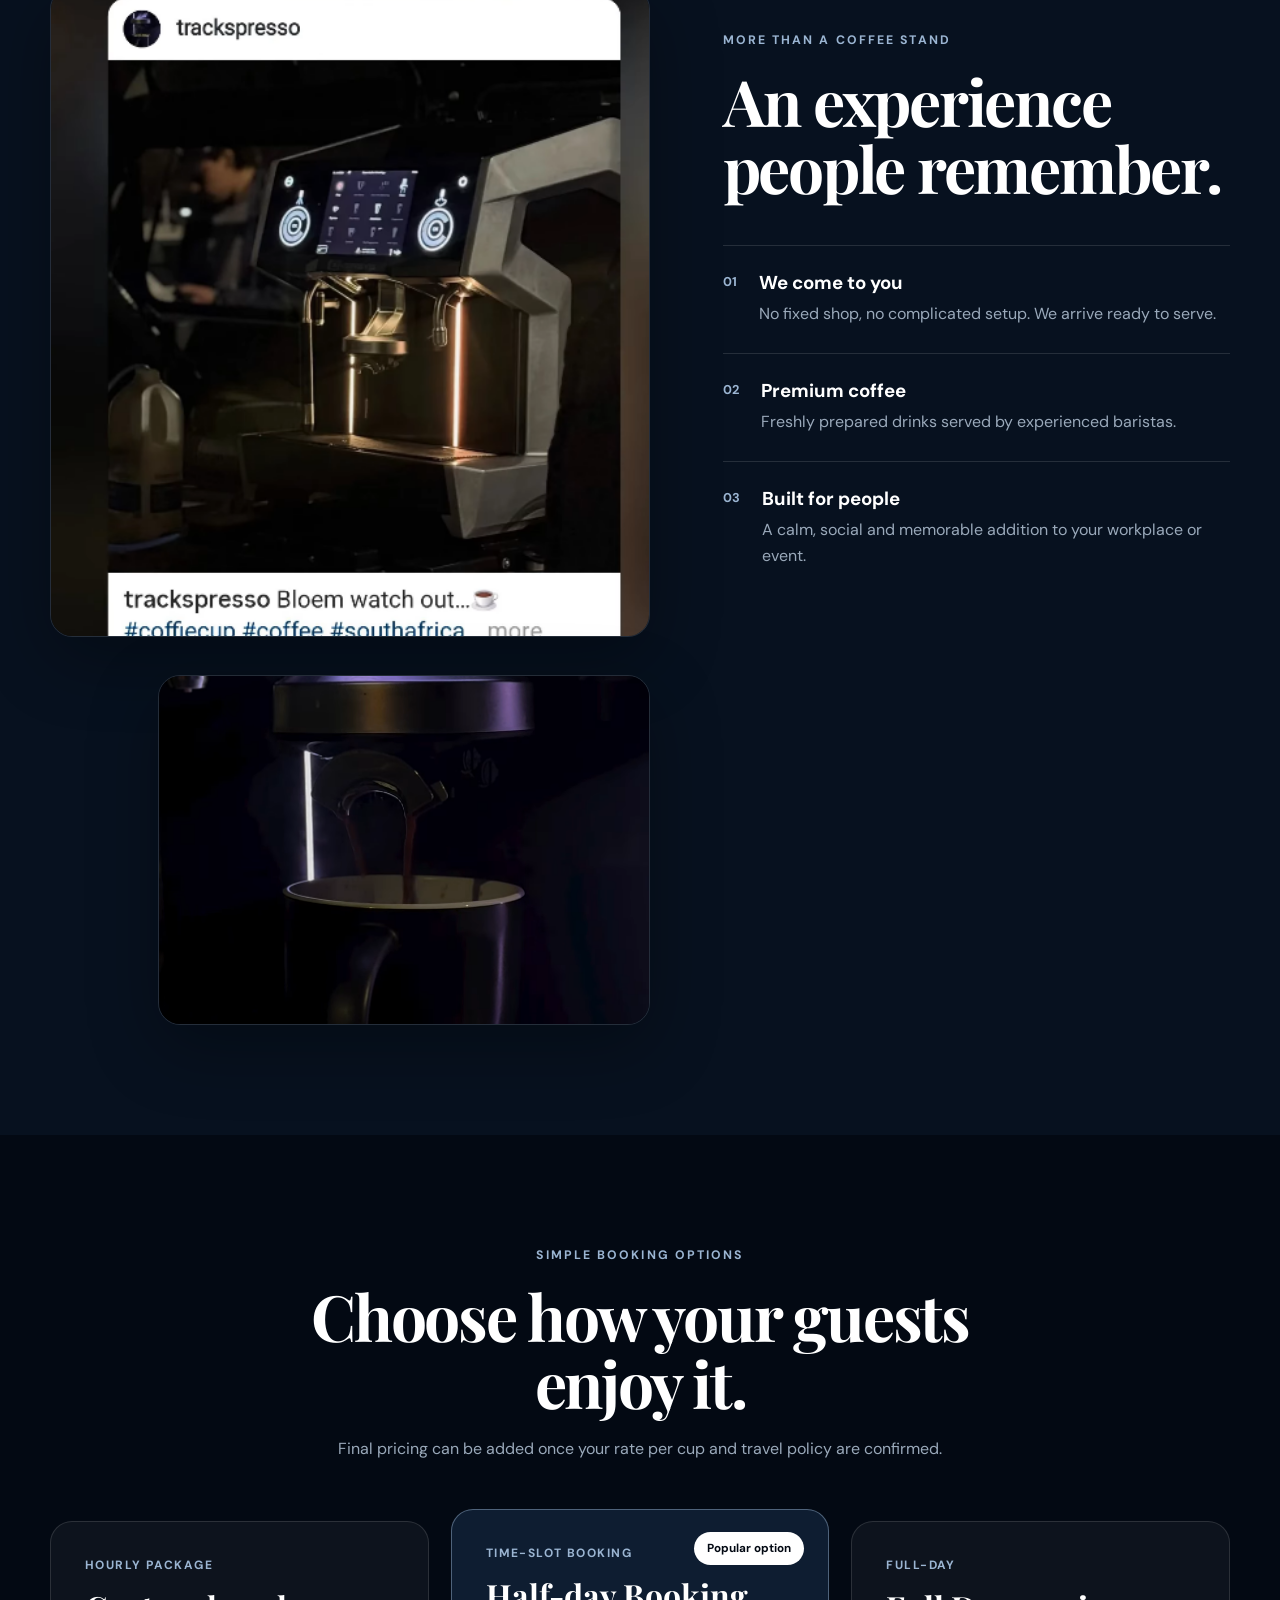
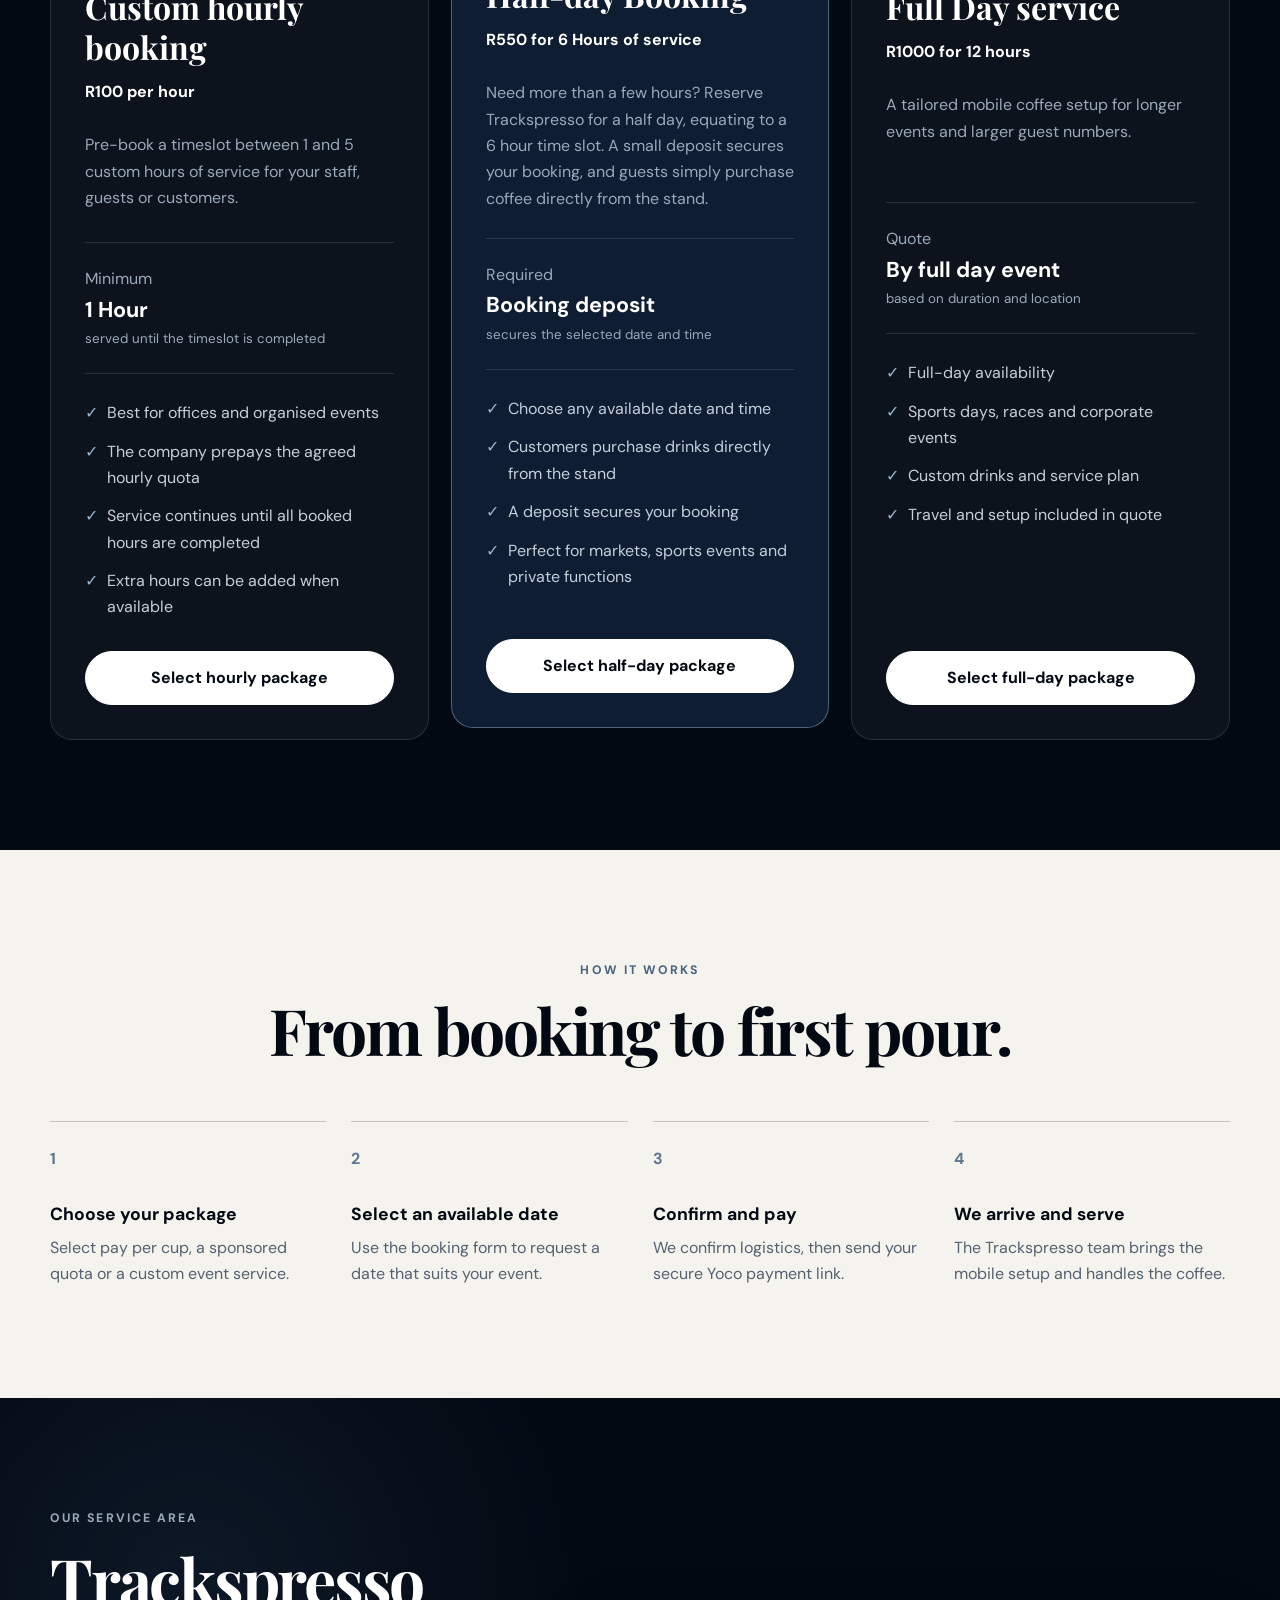
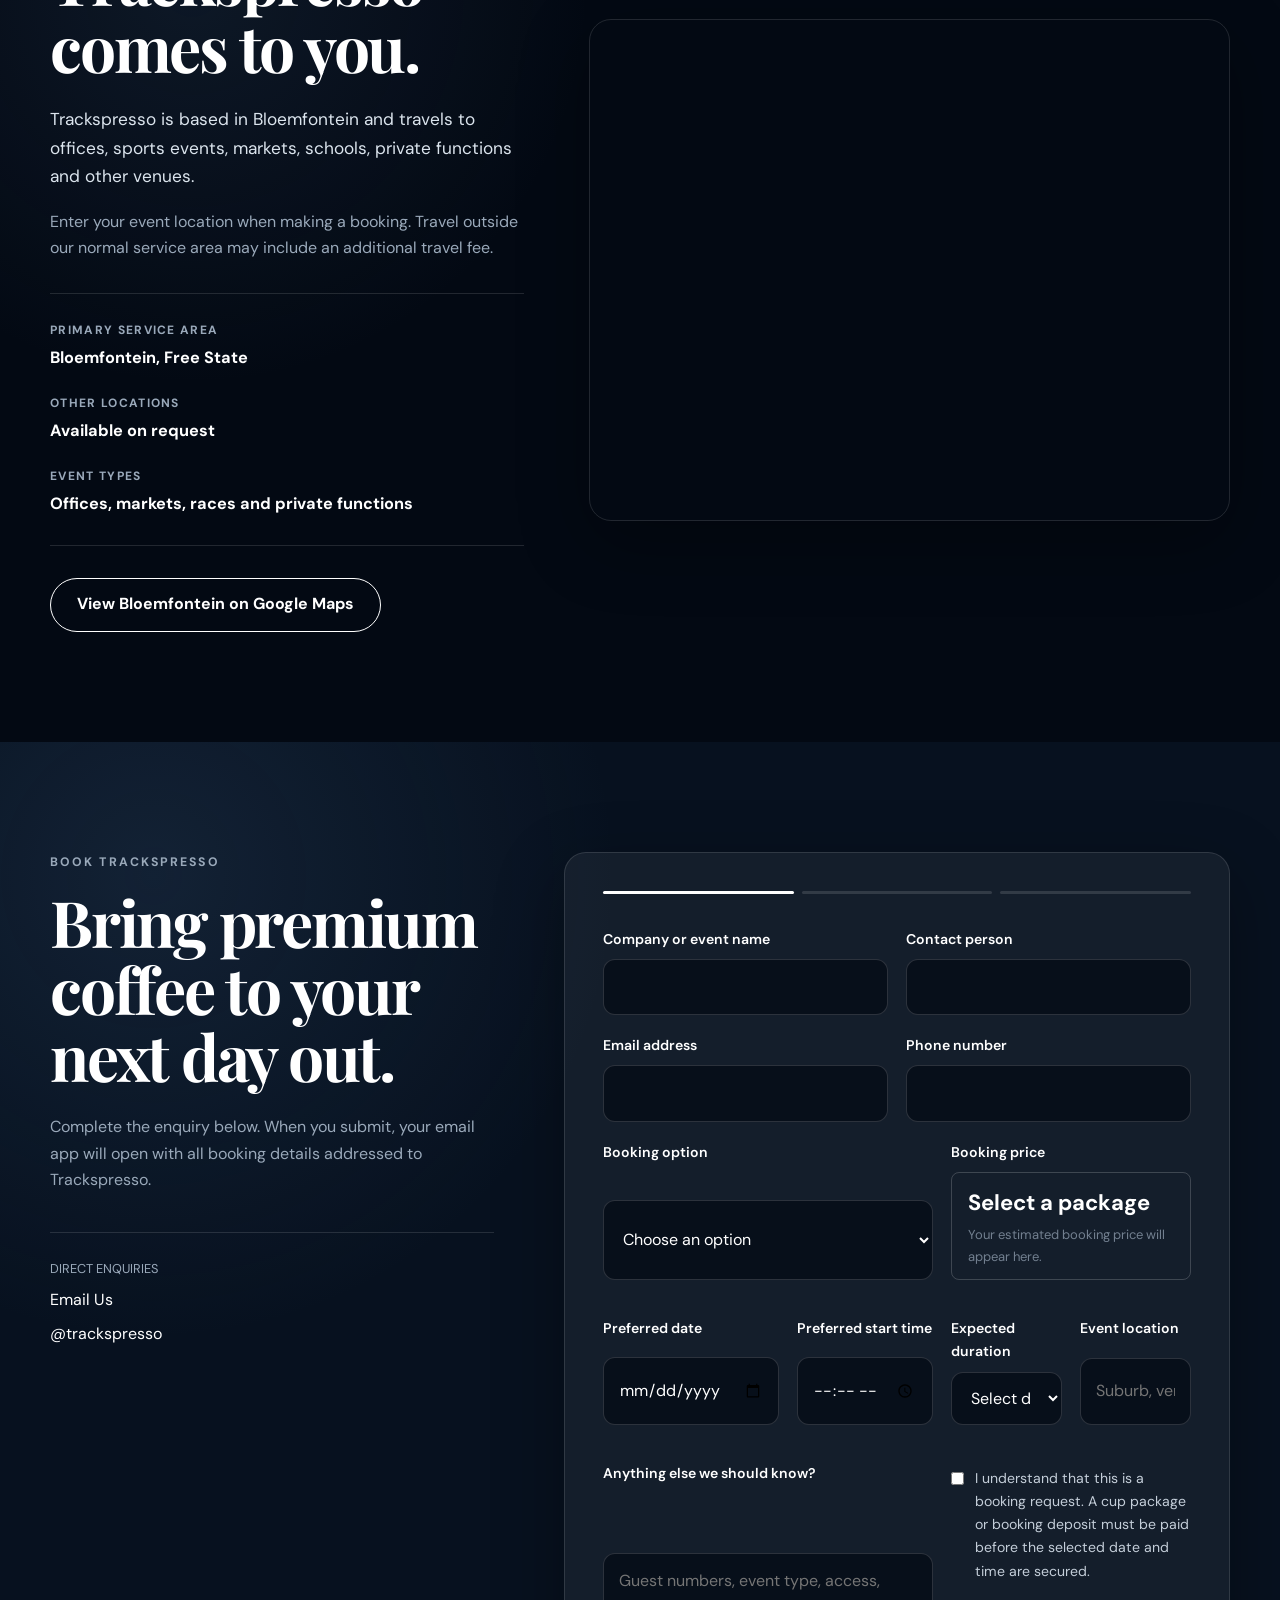
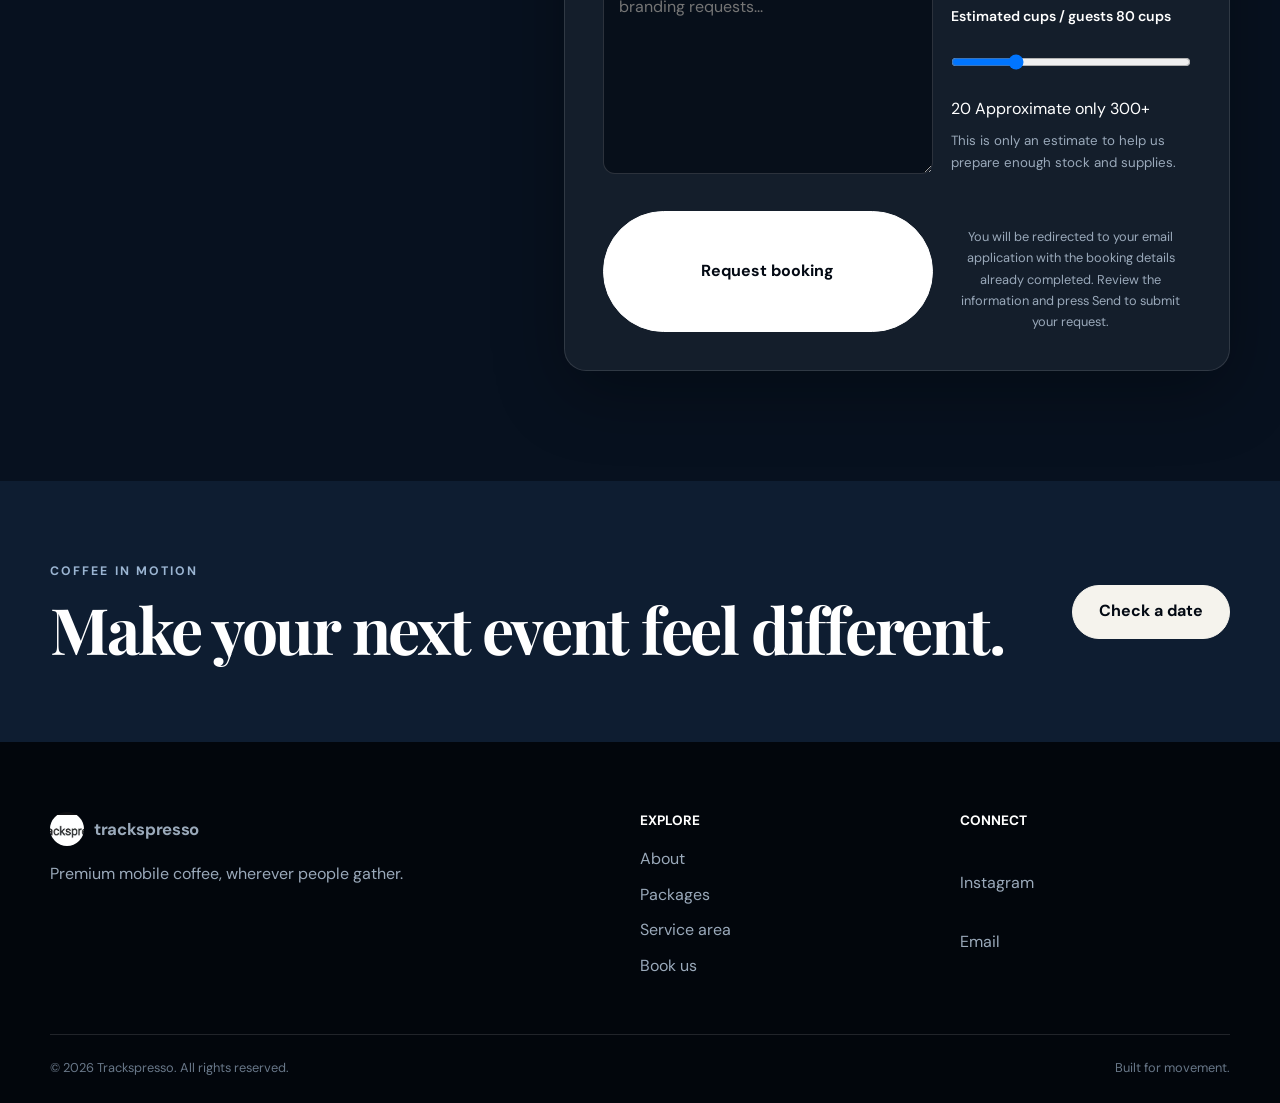
==== commit 699f1274: "Update index.html spelling mistake" ====
--- a/index.html
+++ b/index.html
@@ -229,7 +229,7 @@
             <h4>R100 per hour</h4>
             <br>
             <p class="package-description">
-              Pre-book a timeslot between 1 nad 5 custom hours of service for your staff, guests or customers.
+              Pre-book a timeslot between 1 and 5 custom hours of service for your staff, guests or customers.
             </p>
 
             <div class="package-price">
--- a/css/styles.css
+++ b/css/styles.css
@@ -1808,4 +1808,54 @@
   .nav-links > a:not(.button) {
     min-height: 50px;
   }
-}
+
+.guest-estimate-group {
+  margin-bottom: 24px;
+}
+
+.guest-estimate-group label {
+  display: flex;
+  justify-content: space-between;
+  align-items: center;
+}
+
+#guestEstimateValue {
+  color: var(--blue-300);
+  font-weight: 700;
+}
+
+#estimatedGuests {
+  padding: 0;
+  min-height: auto;
+  cursor: pointer;
+}
+
+.slider-labels {
+  display: flex;
+  justify-content: space-between;
+  color: var(--muted);
+  font-size: 0.75rem;
+  margin-top: 4px;
+}
+
+.guest-estimate-group small {
+  color: var(--muted);
+  margin-top: 5px;
+}
+
+.booking-confirmation-column {
+  display: flex;
+  flex-direction: column;
+  gap: 22px;
+}
+
+.booking-confirmation-column .checkbox-row {
+  margin: 0;
+}
+
+.guest-estimate-group {
+  margin-bottom: 0;
+}
+
+
+}
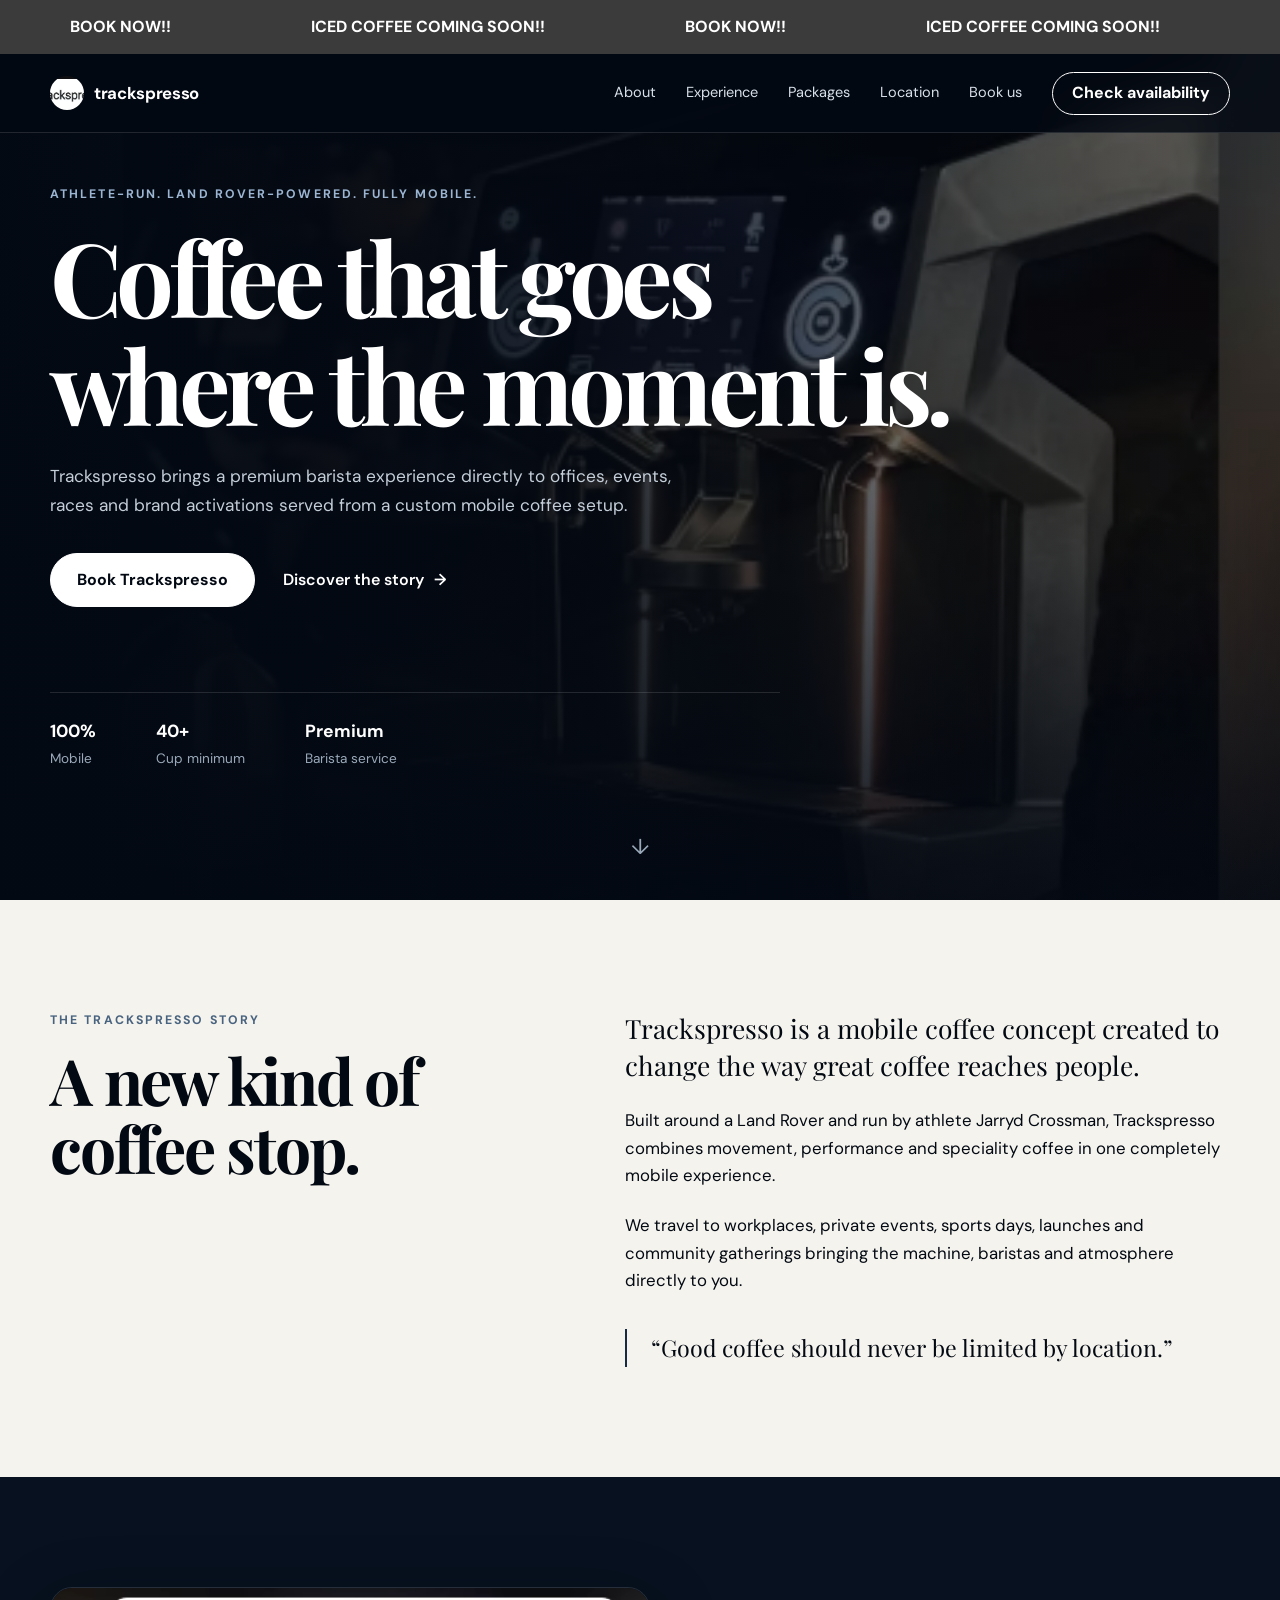
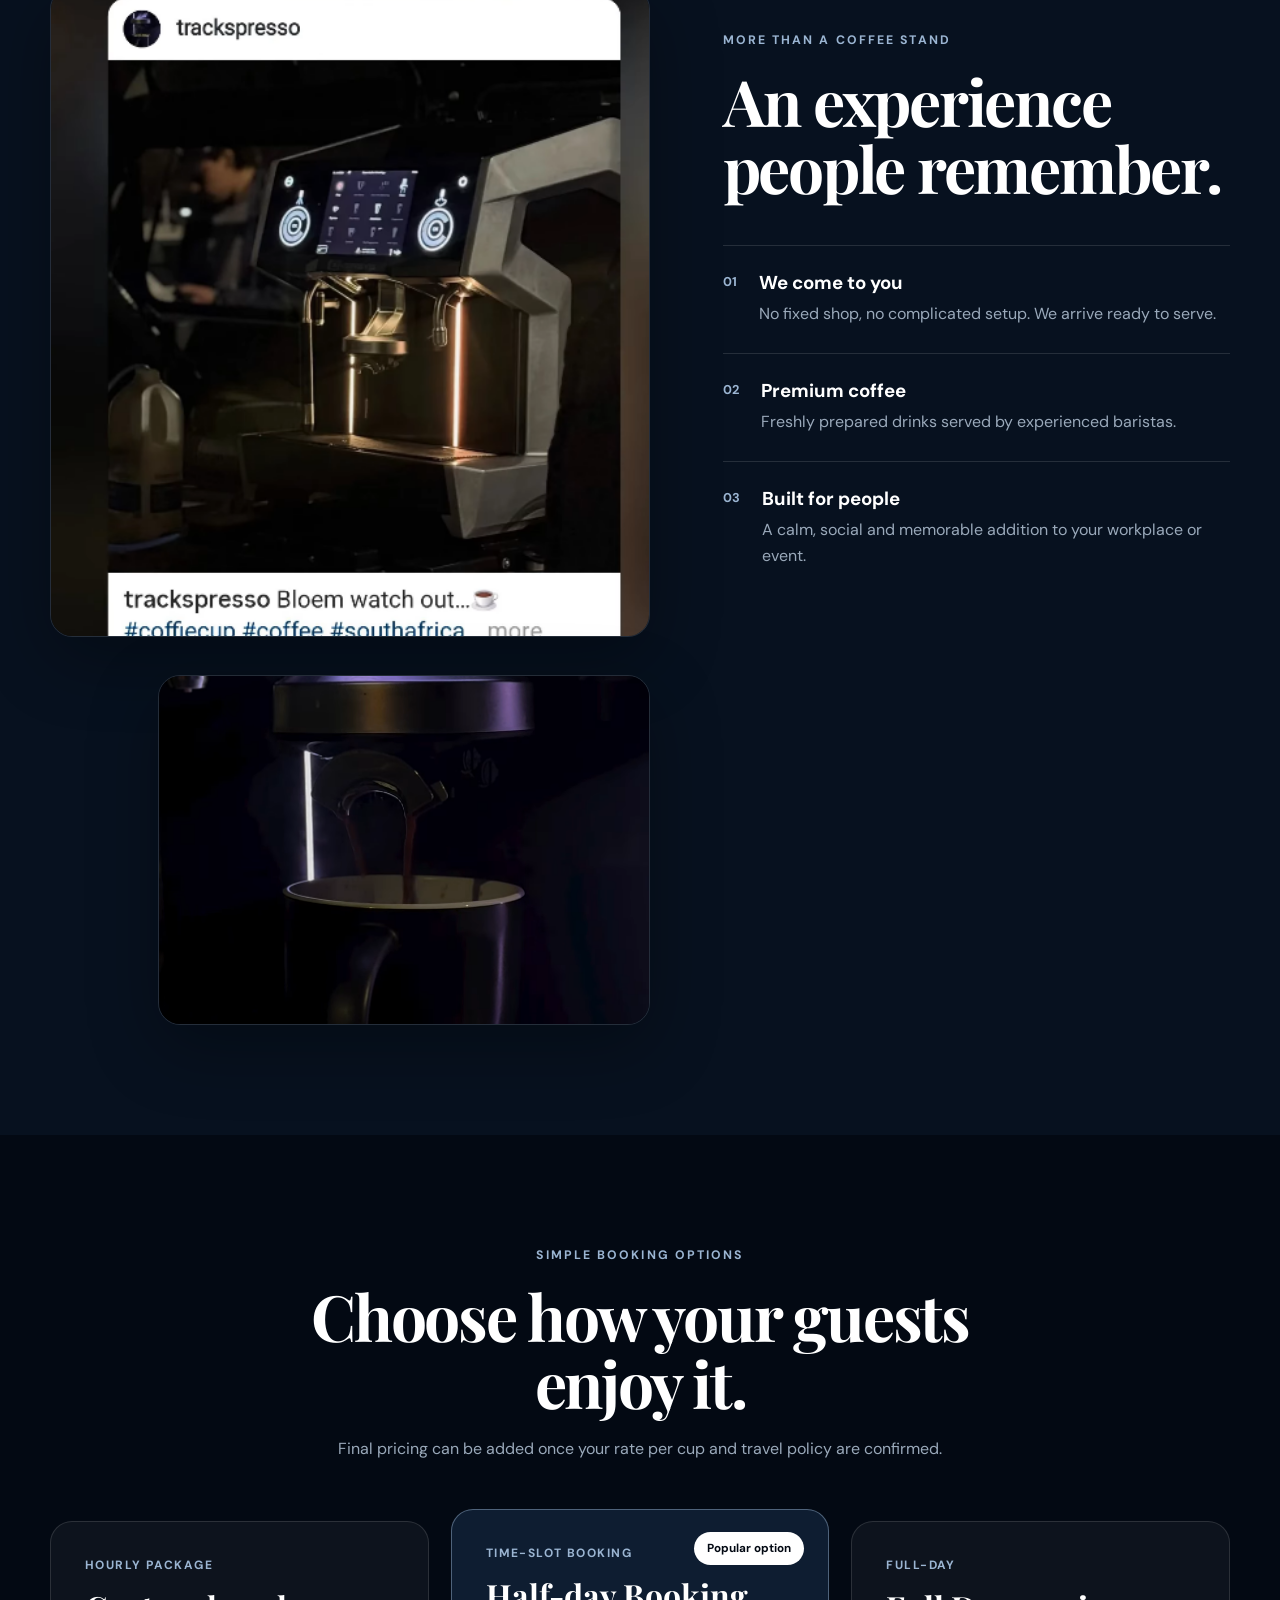
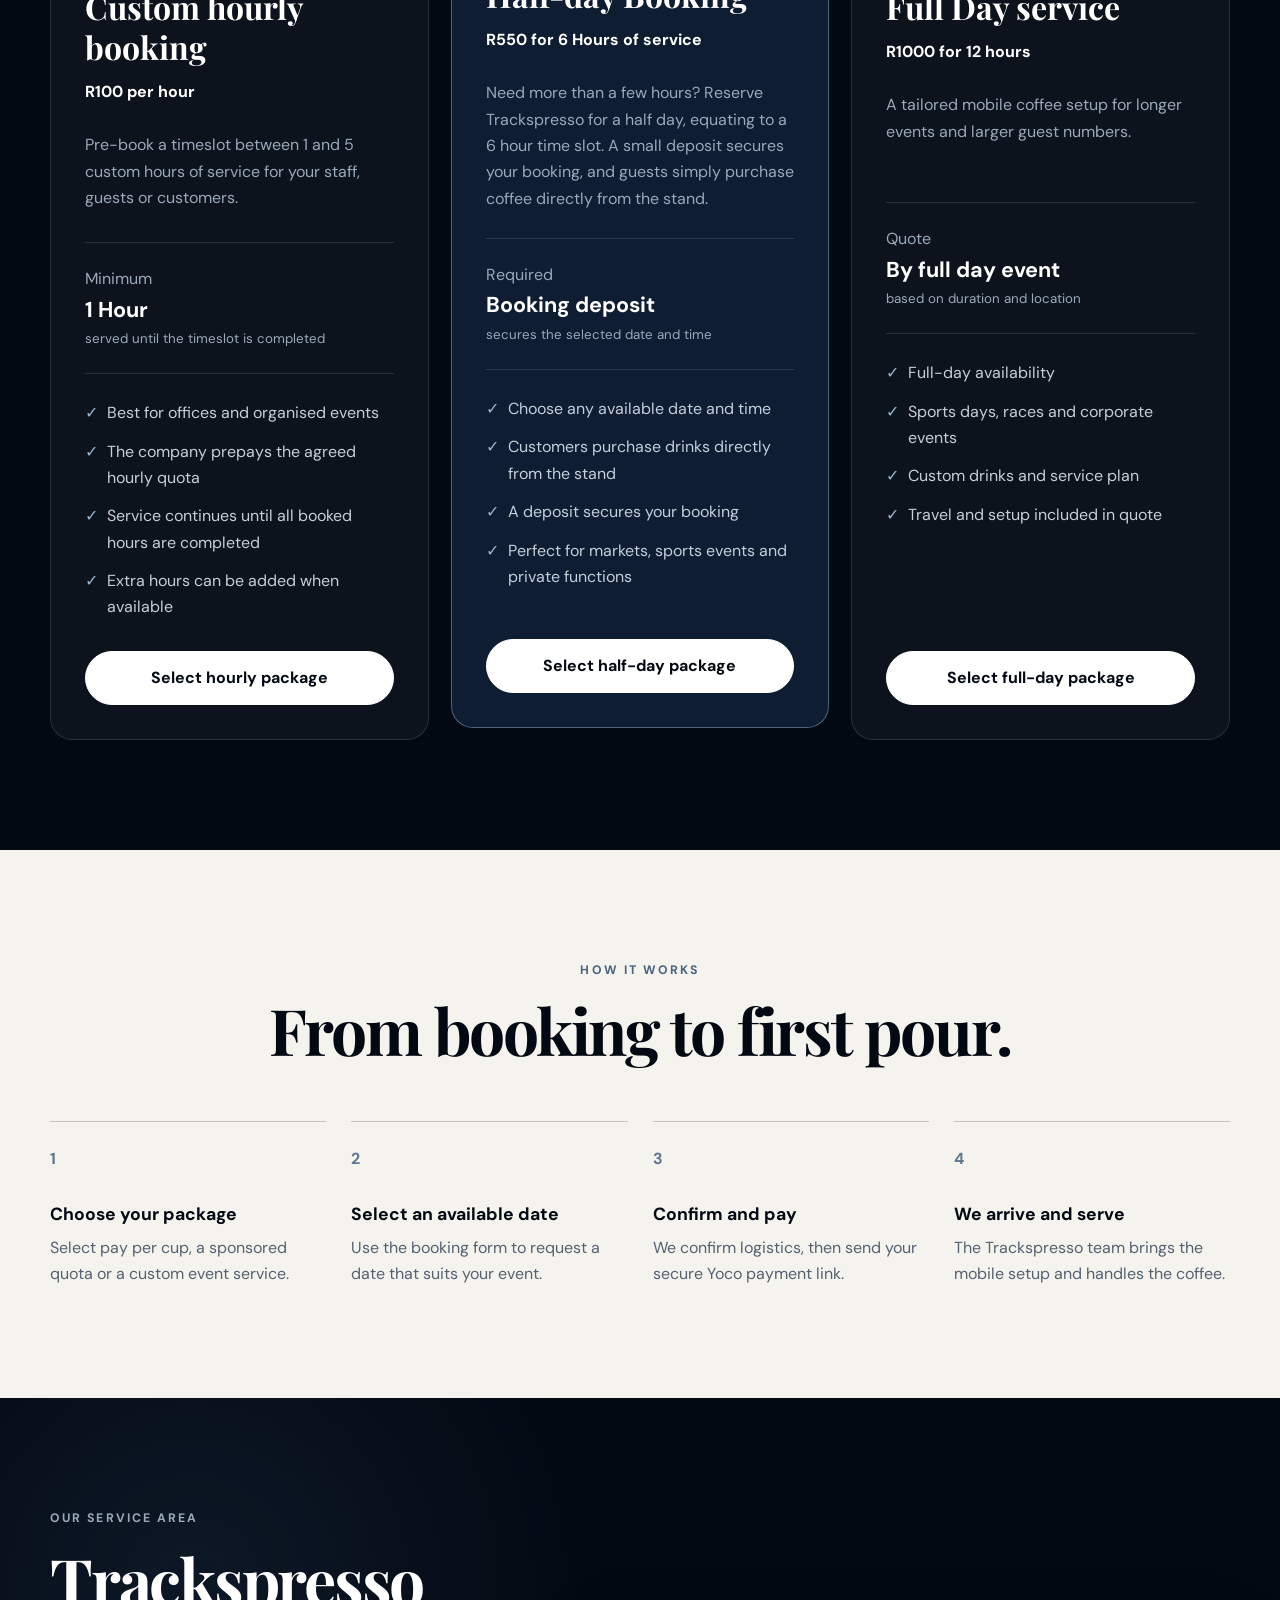
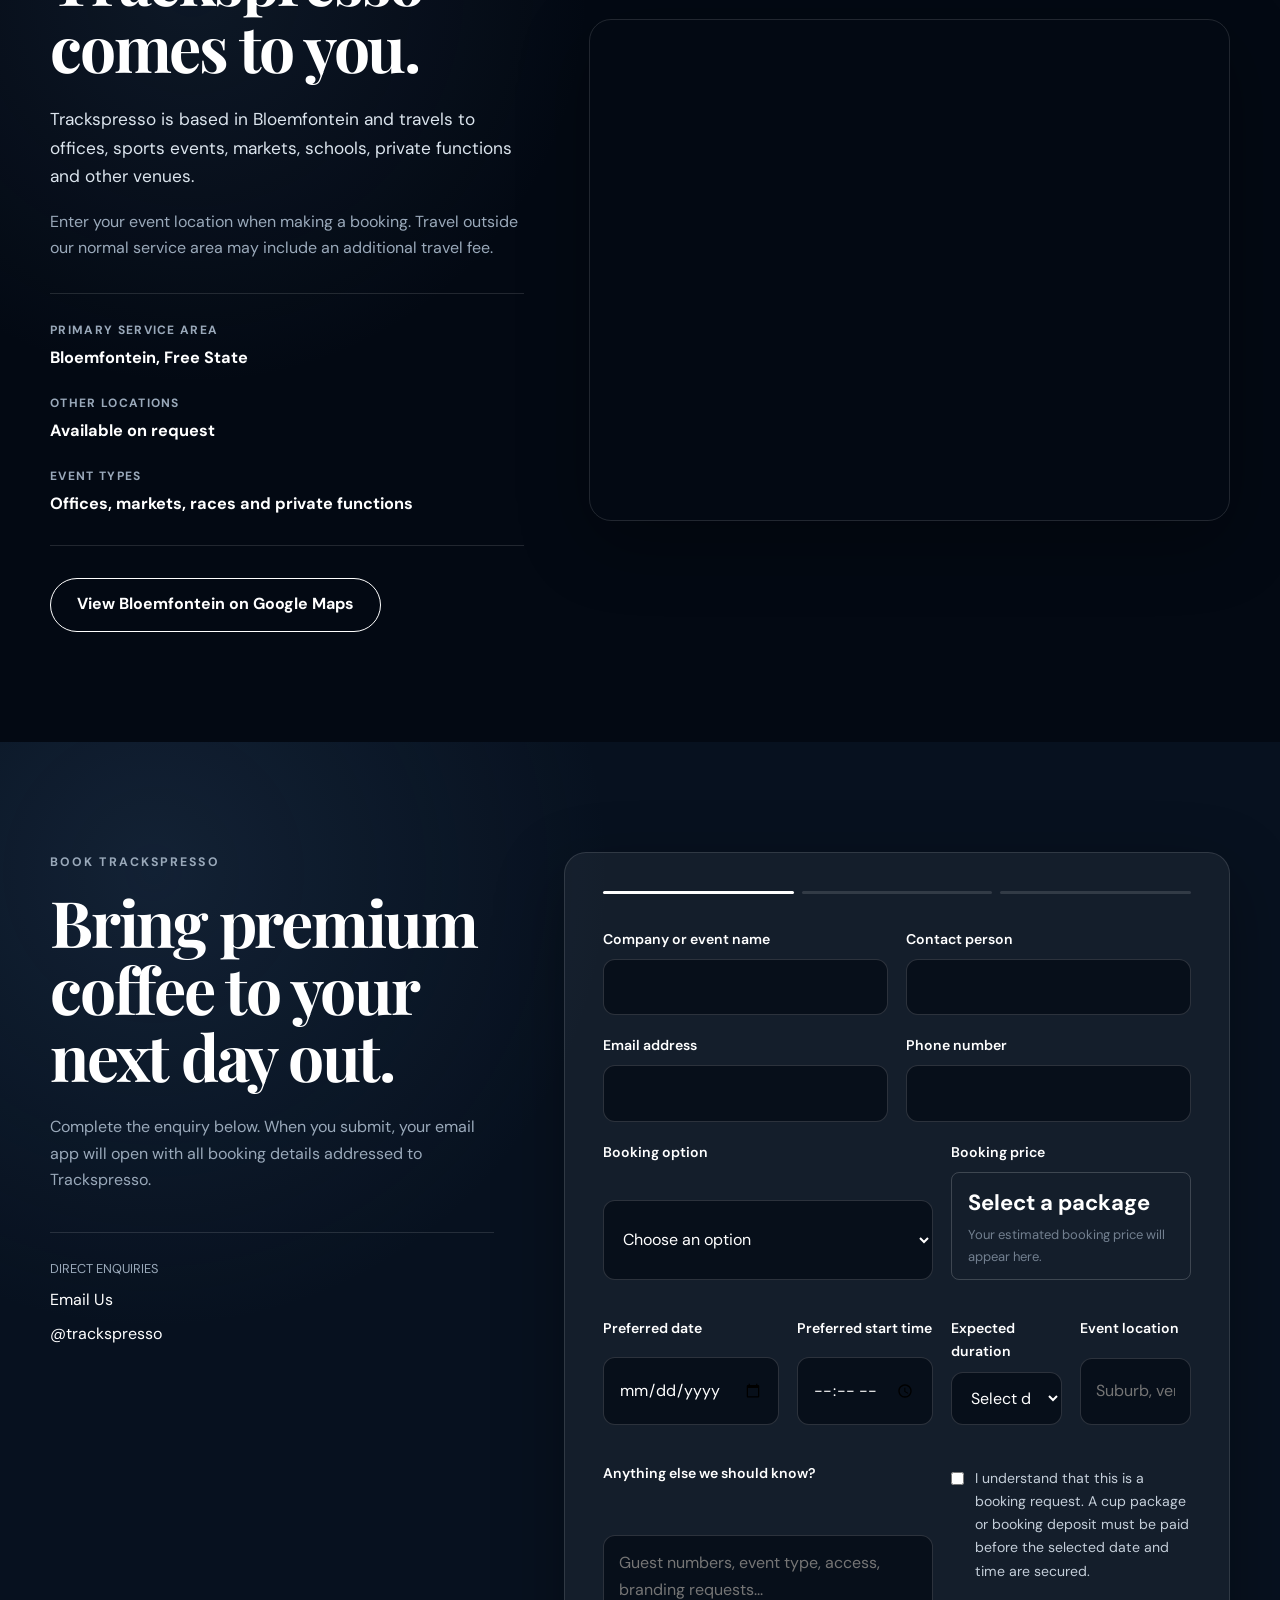
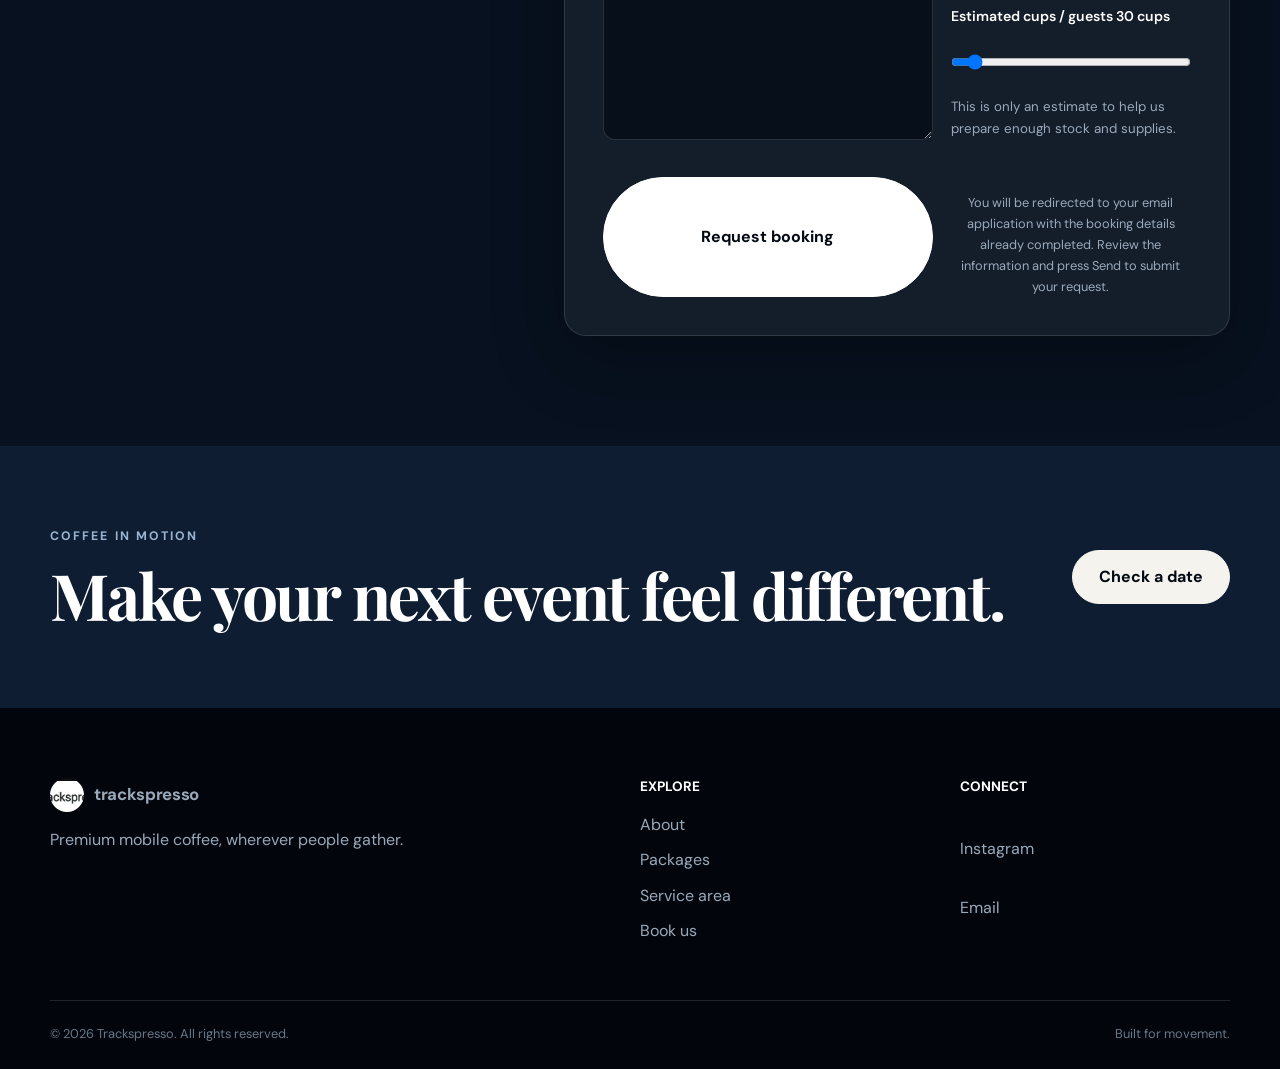
==== commit 070e177d: "Update index.html better version" ====
--- a/index.html
+++ b/index.html
@@ -556,25 +556,19 @@
   <div class="form-group guest-estimate-group">
 
     <label for="estimatedGuests">
-      Estimated cups / guests
-      <span id="guestEstimateValue">80 cups</span>
+      Estimated cups / guests 
+      <span id="guestEstimateValue">30 cups </span>
     </label>
 
     <input
       id="estimatedGuests"
       name="estimatedGuests"
       type="range"
-      min="20"
+      min="30"
       max="300"
       step="10"
-      value="80"
+      value="30"
     />
-
-    <div class="slider-labels">
-      <span>20</span>
-      <span>Approximate only</span>
-      <span>300+</span>
-    </div>
 
     <small>
       This is only an estimate to help us prepare enough stock and supplies.
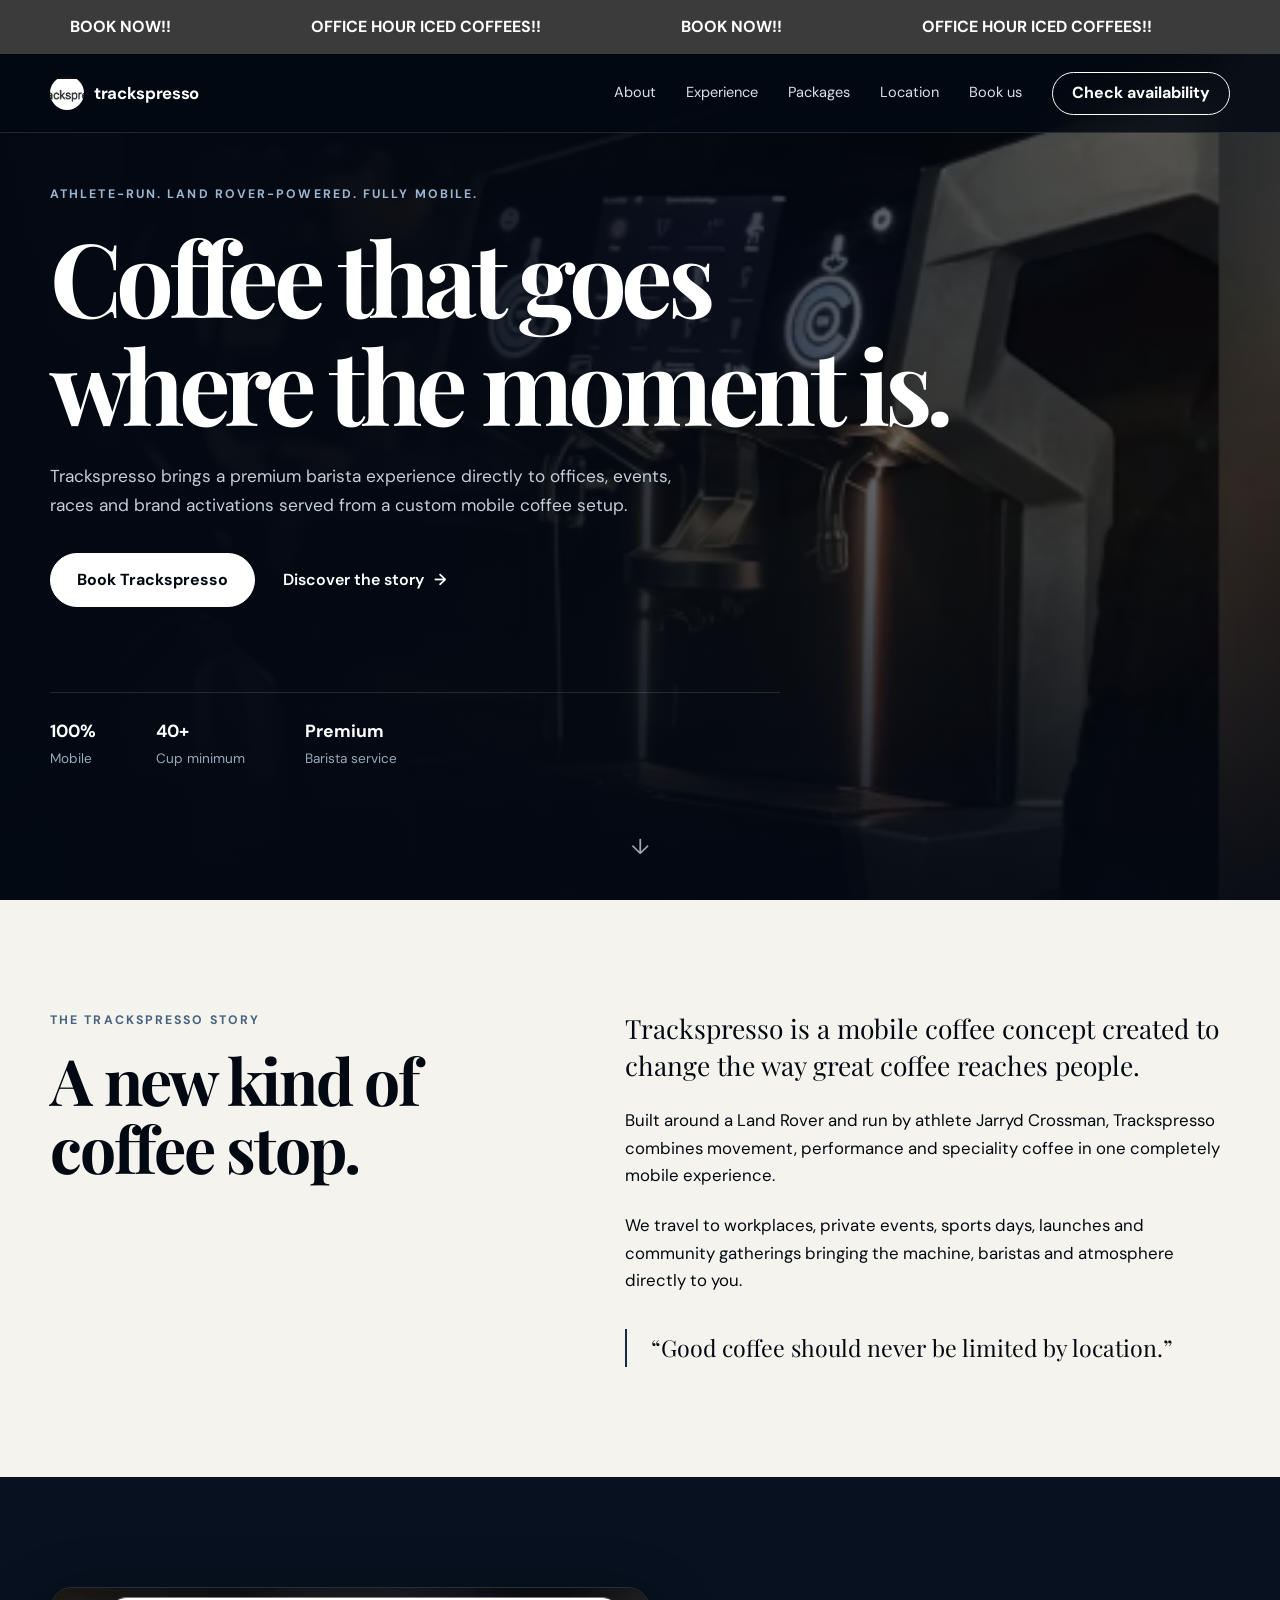
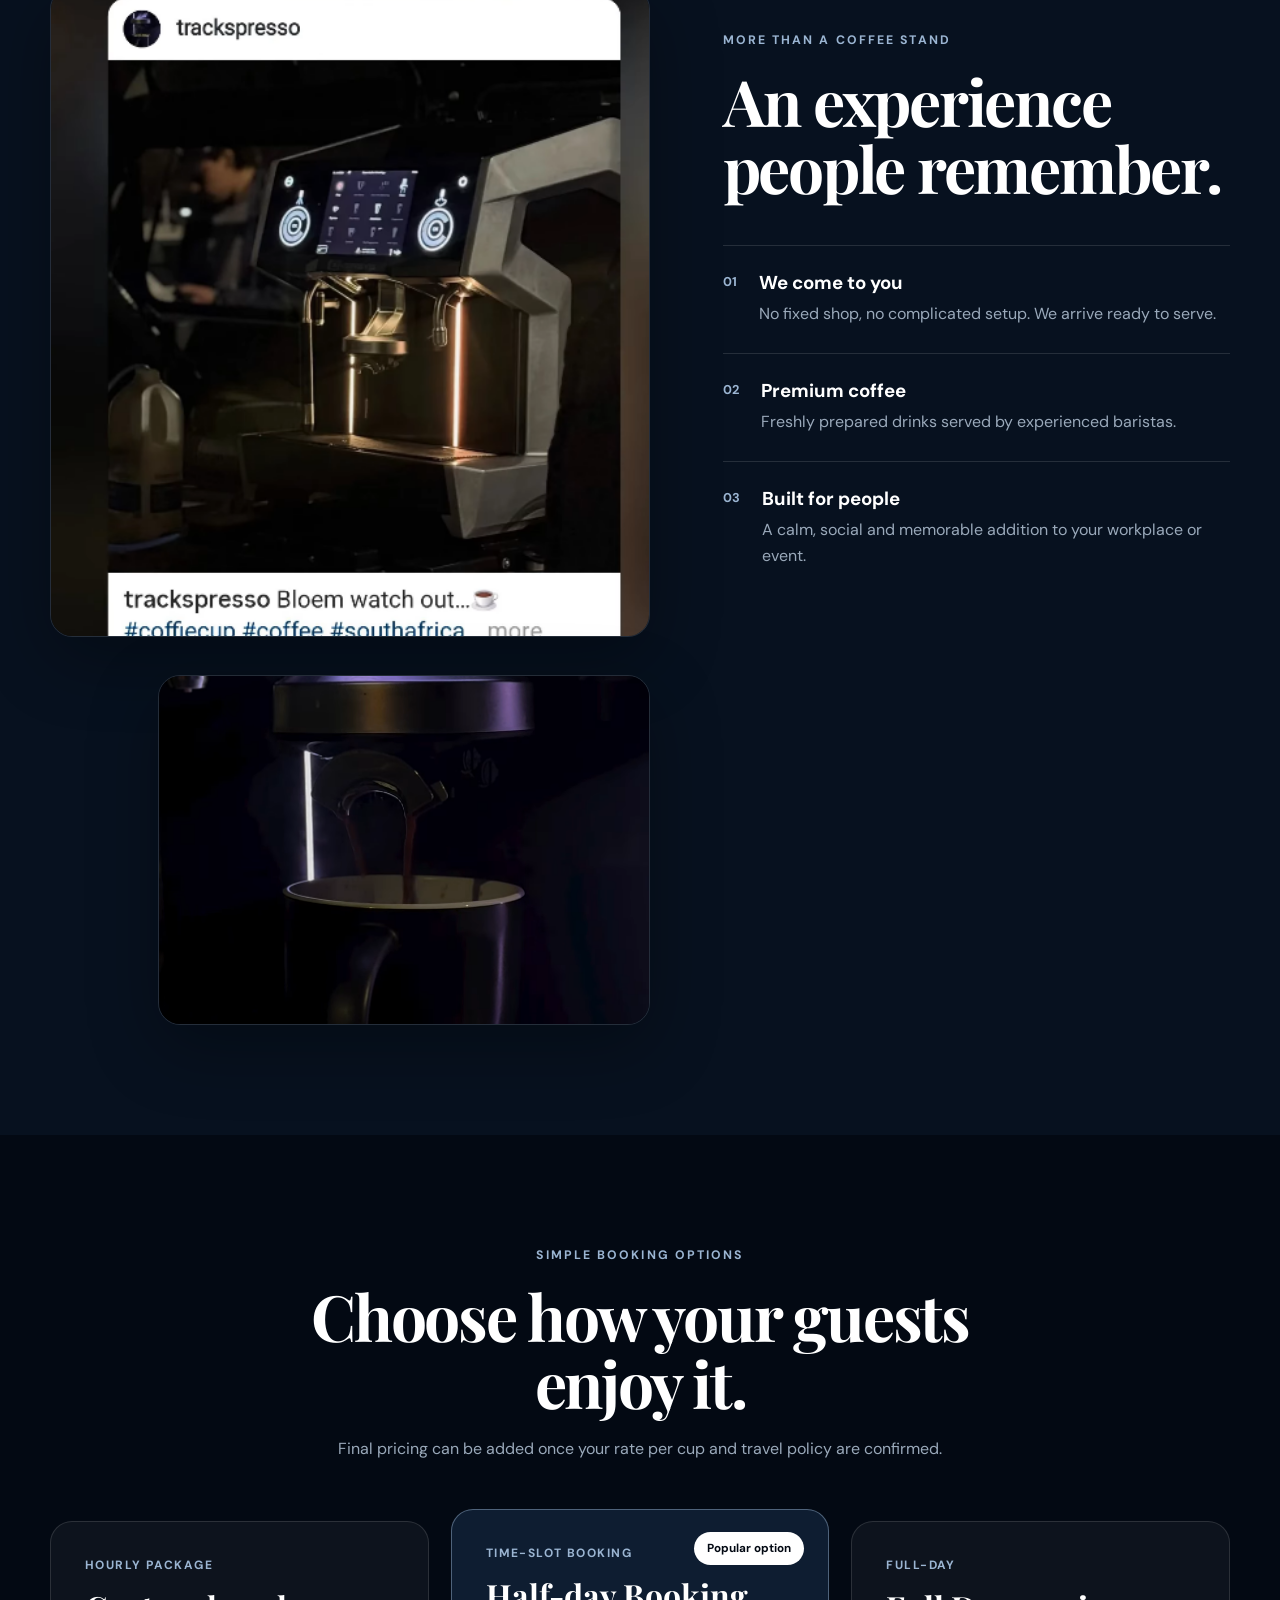
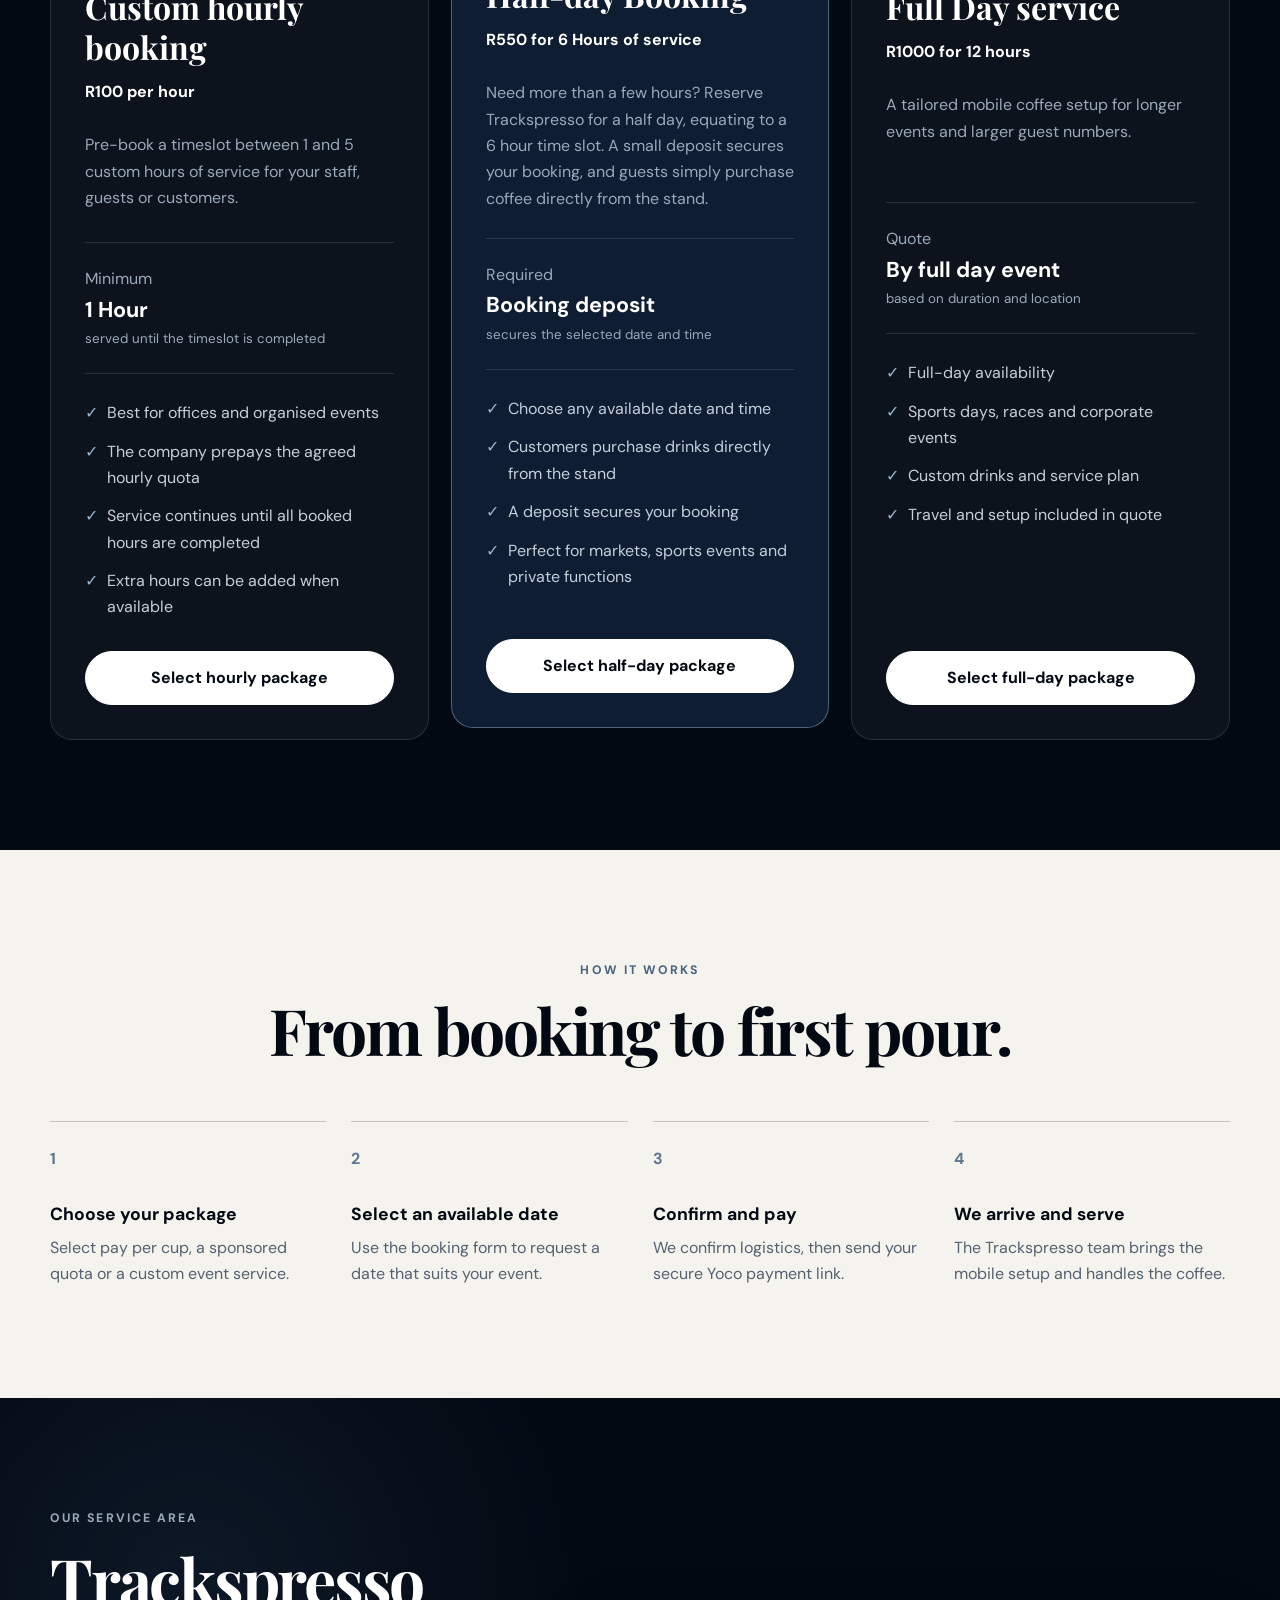
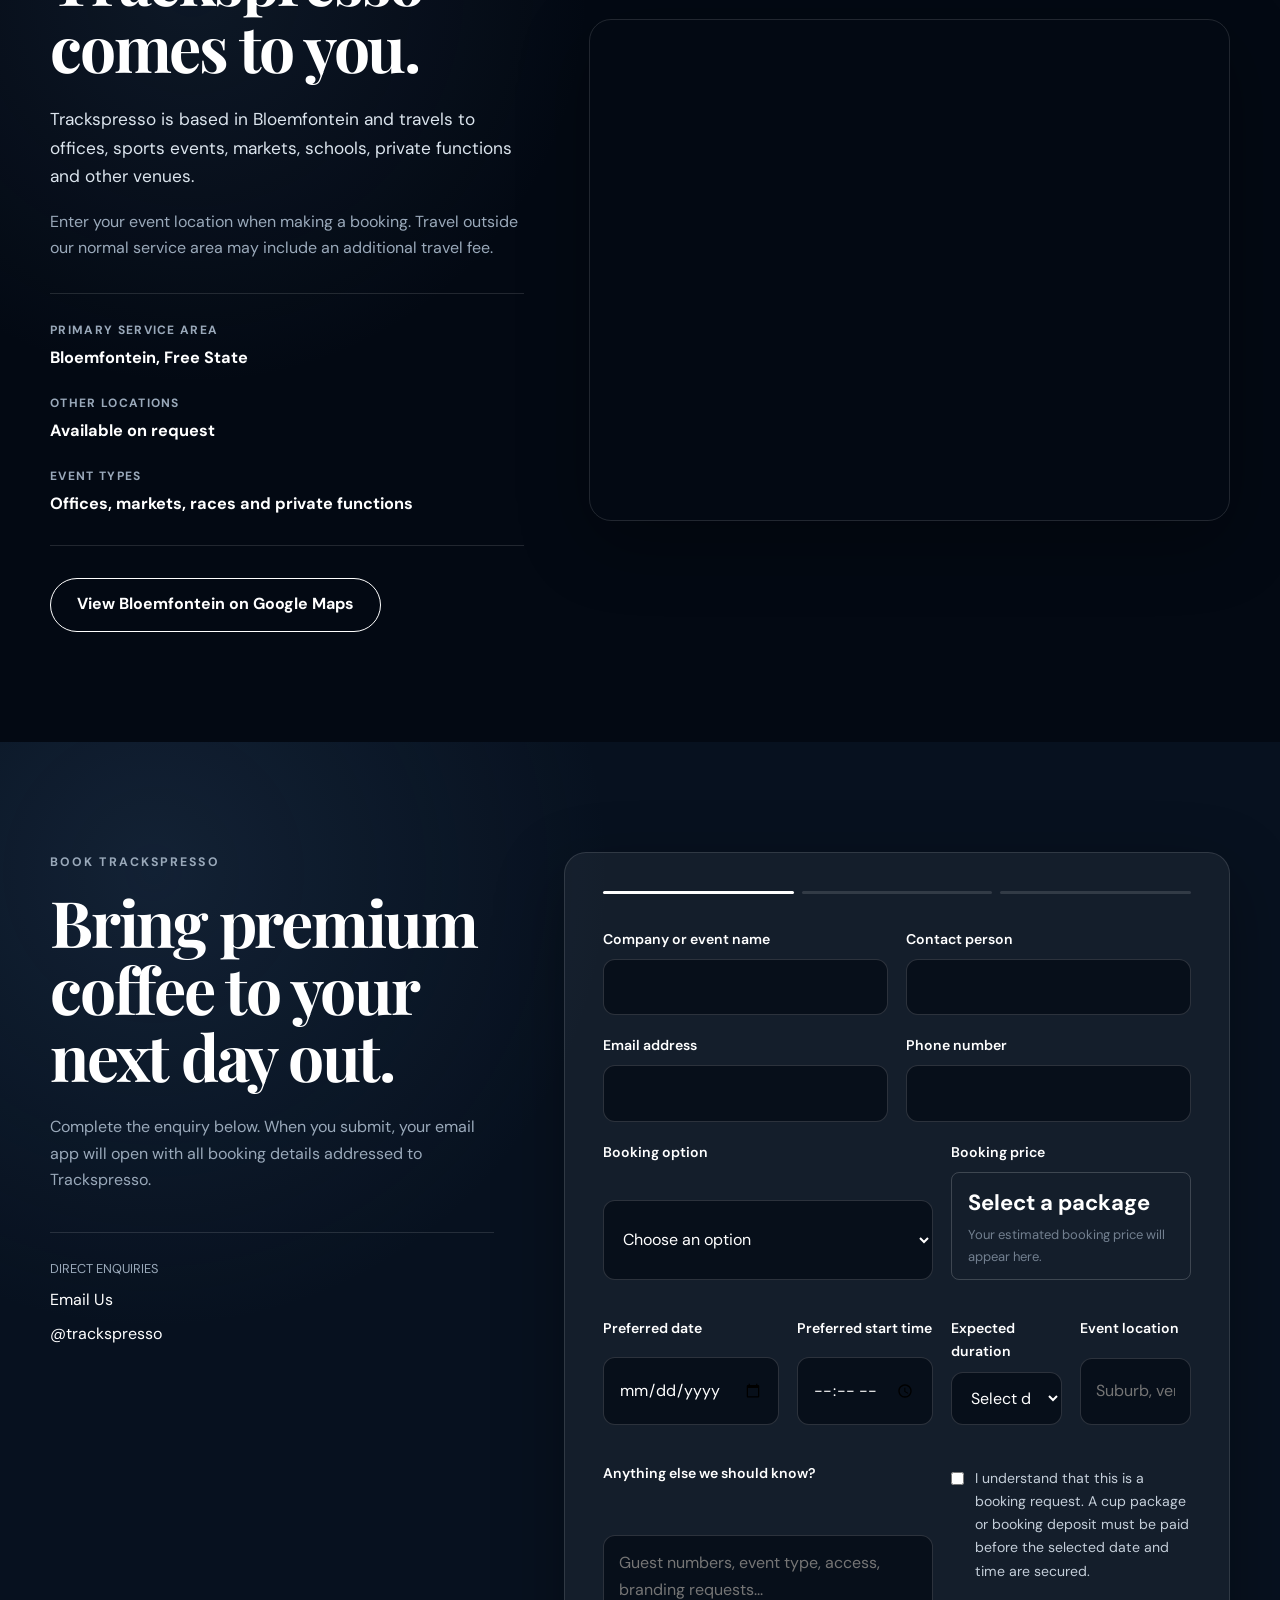
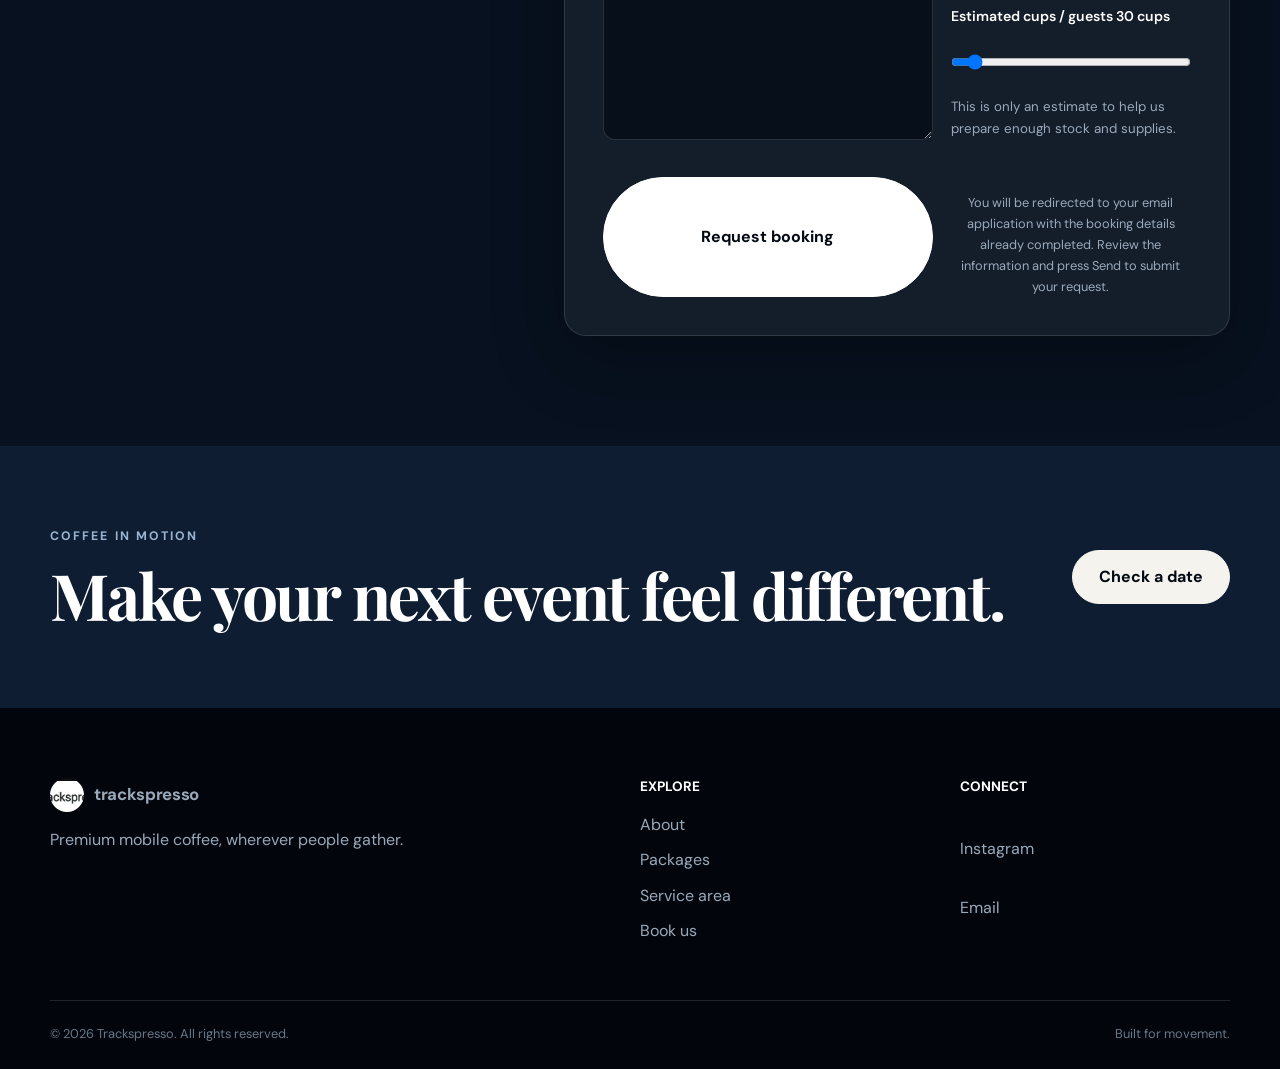
==== commit 2054e8c9: "Update index.html hcange iced coffee banner" ====
--- a/index.html
+++ b/index.html
@@ -38,16 +38,16 @@
 <div class="announcement-bar">
     <div class="announcement-track">
         <span>BOOK NOW!!</span>
-        <span>ICED COFFEE COMING SOON!!</span>
+        <span>OFFICE HOUR ICED COFFEES!!</span>
         
         <span>BOOK NOW!!</span>
-        <span>ICED COFFEE COMING SOON!!</span>
+        <span>OFFICE HOUR ICED COFFEES!!</span>
 
         <span>BOOK NOW!!</span>
-        <span>ICED COFFEE COMING SOON!!</span>
+        <span>OFFICE HOUR ICED COFFEES!!</span>
         
         <span>BOOK NOW!!</span>
-        <span>ICED COFFEE COMING SOON!!</span>
+        <span>OFFICE HOUR ICED COFFEES!!</span>
     </div>
 </div>
 
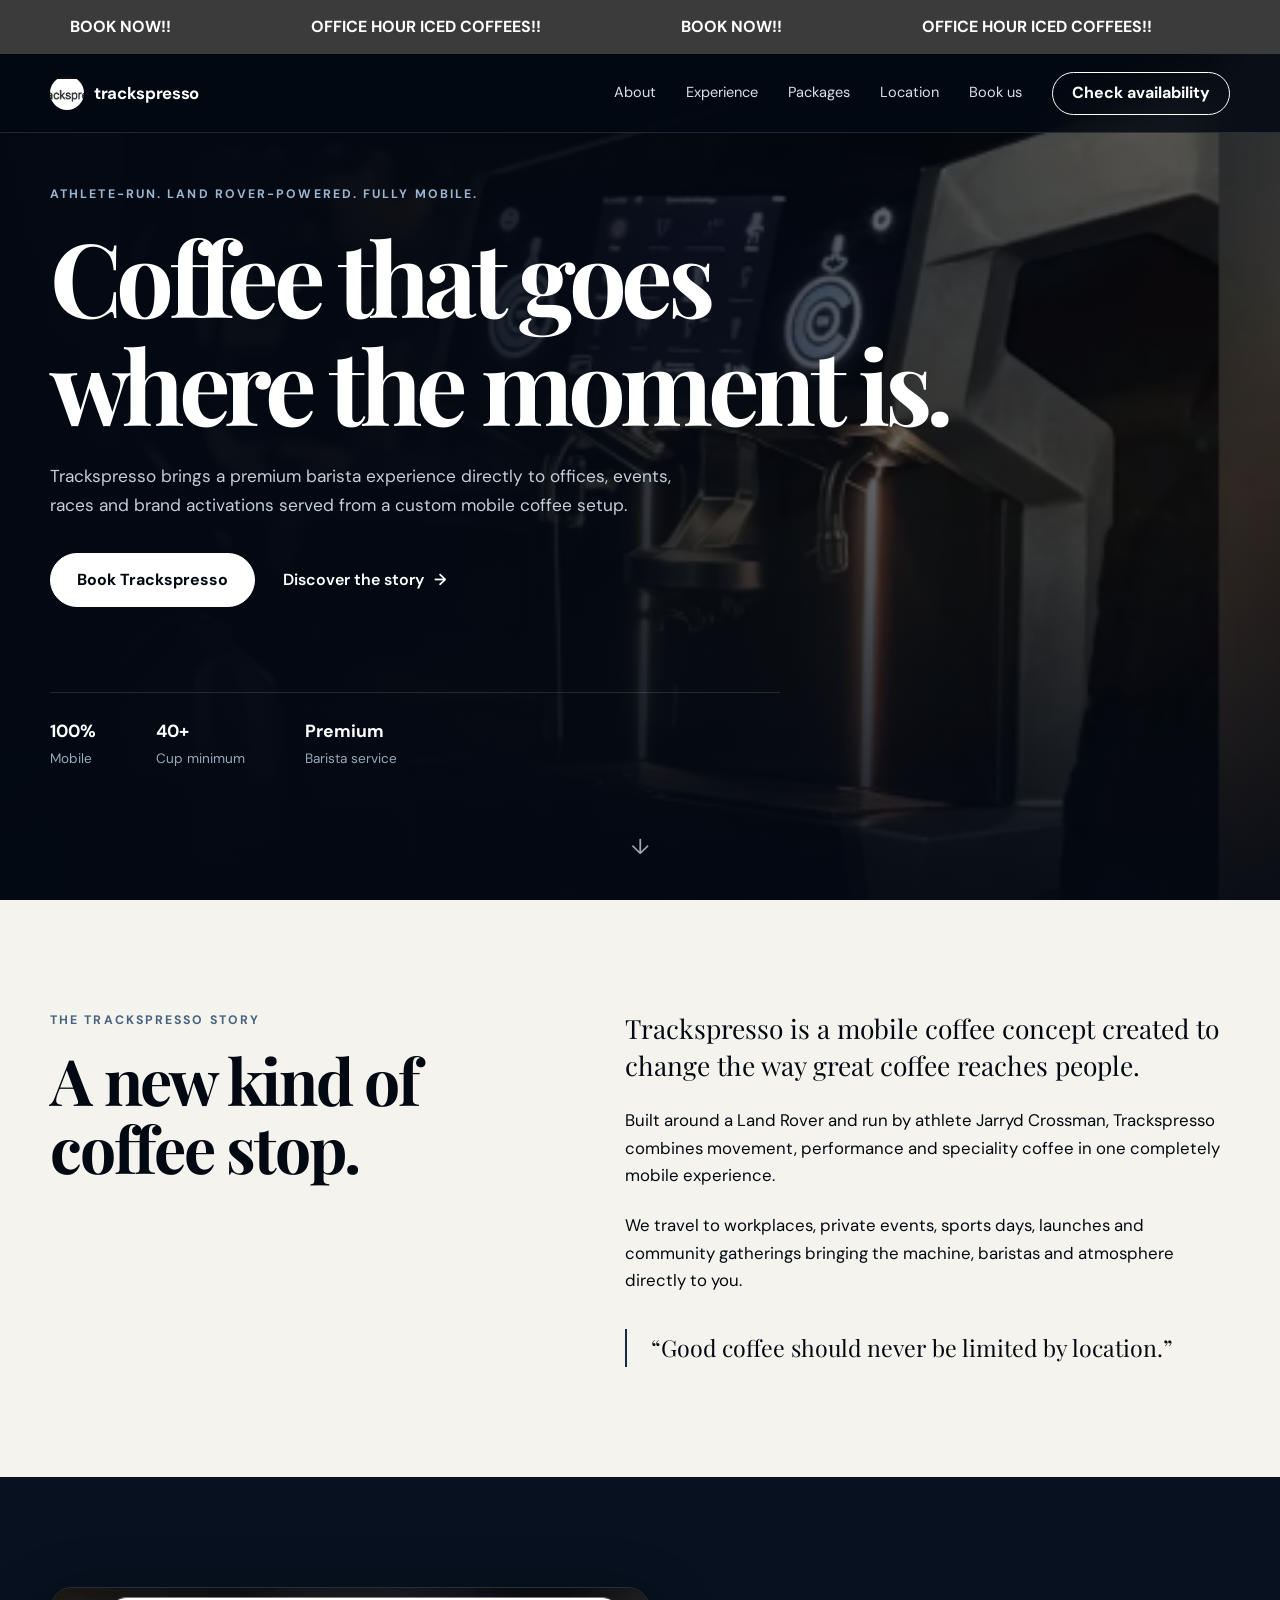
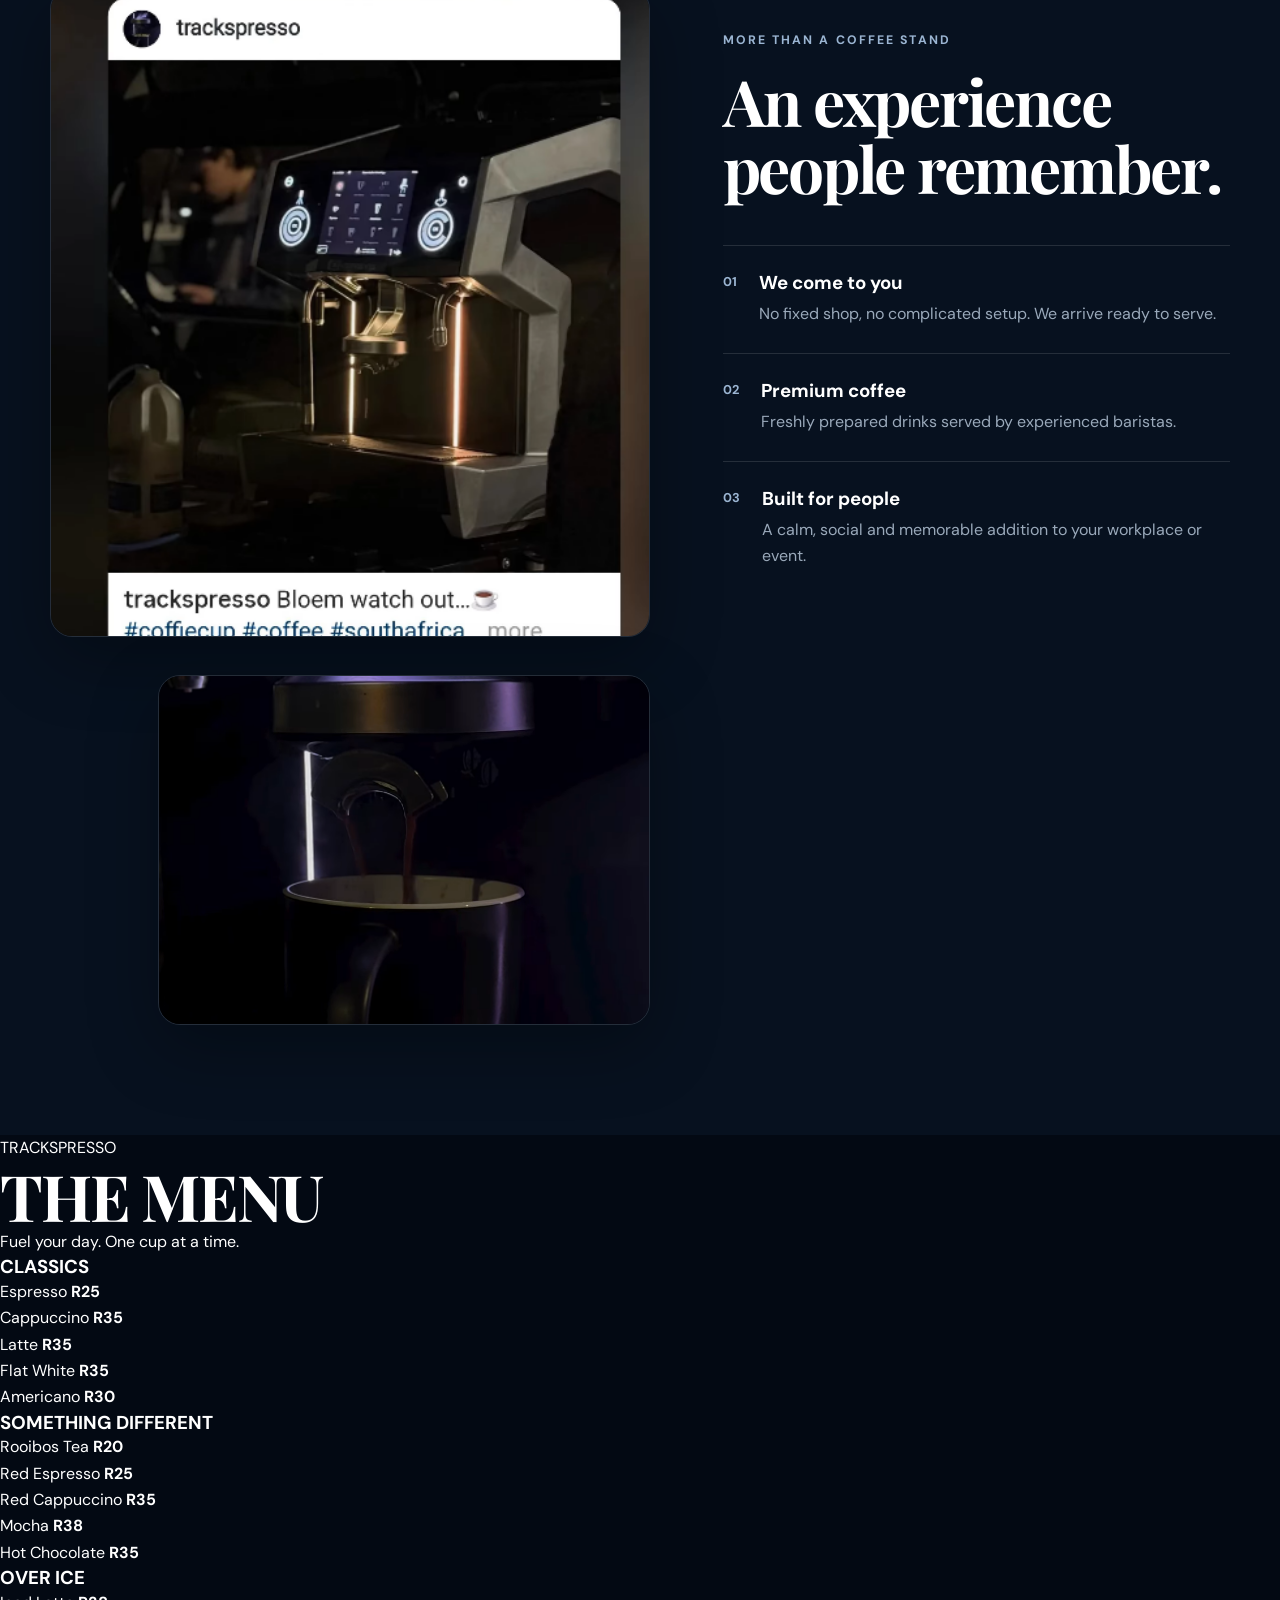
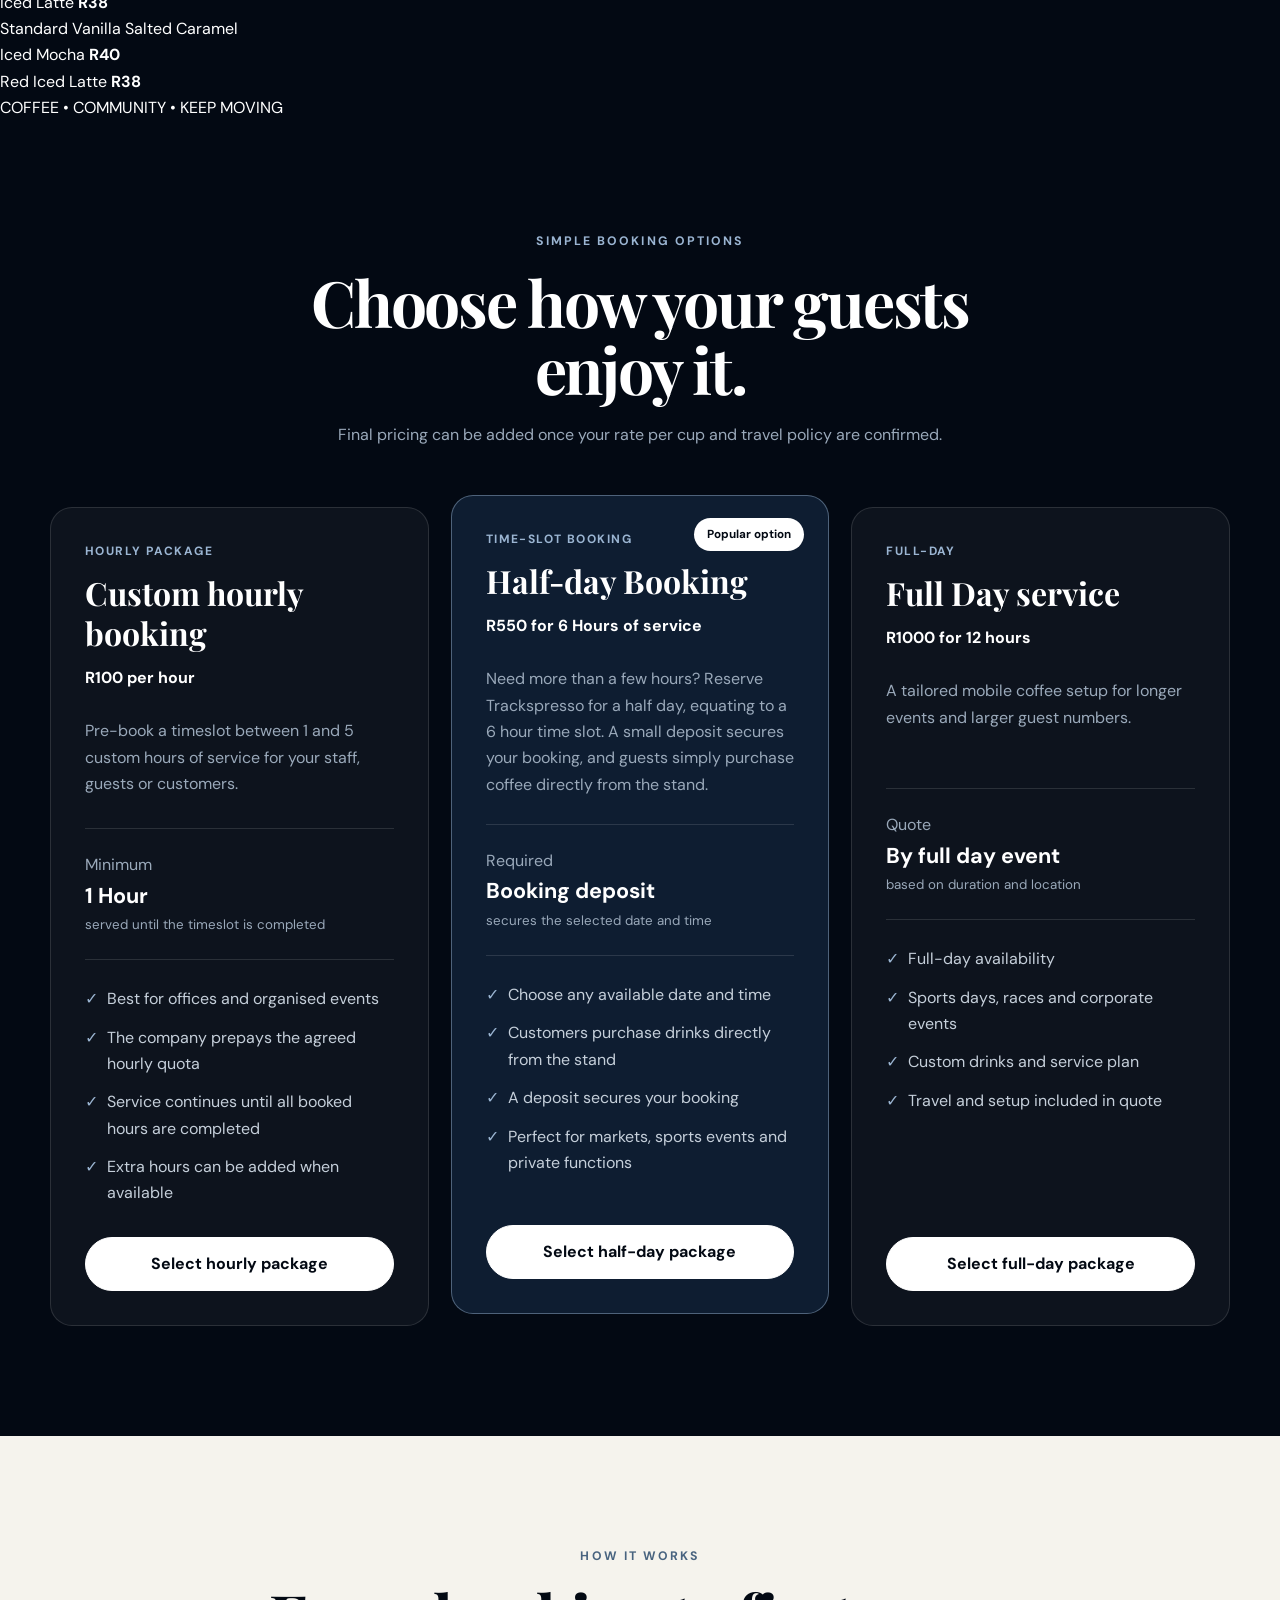
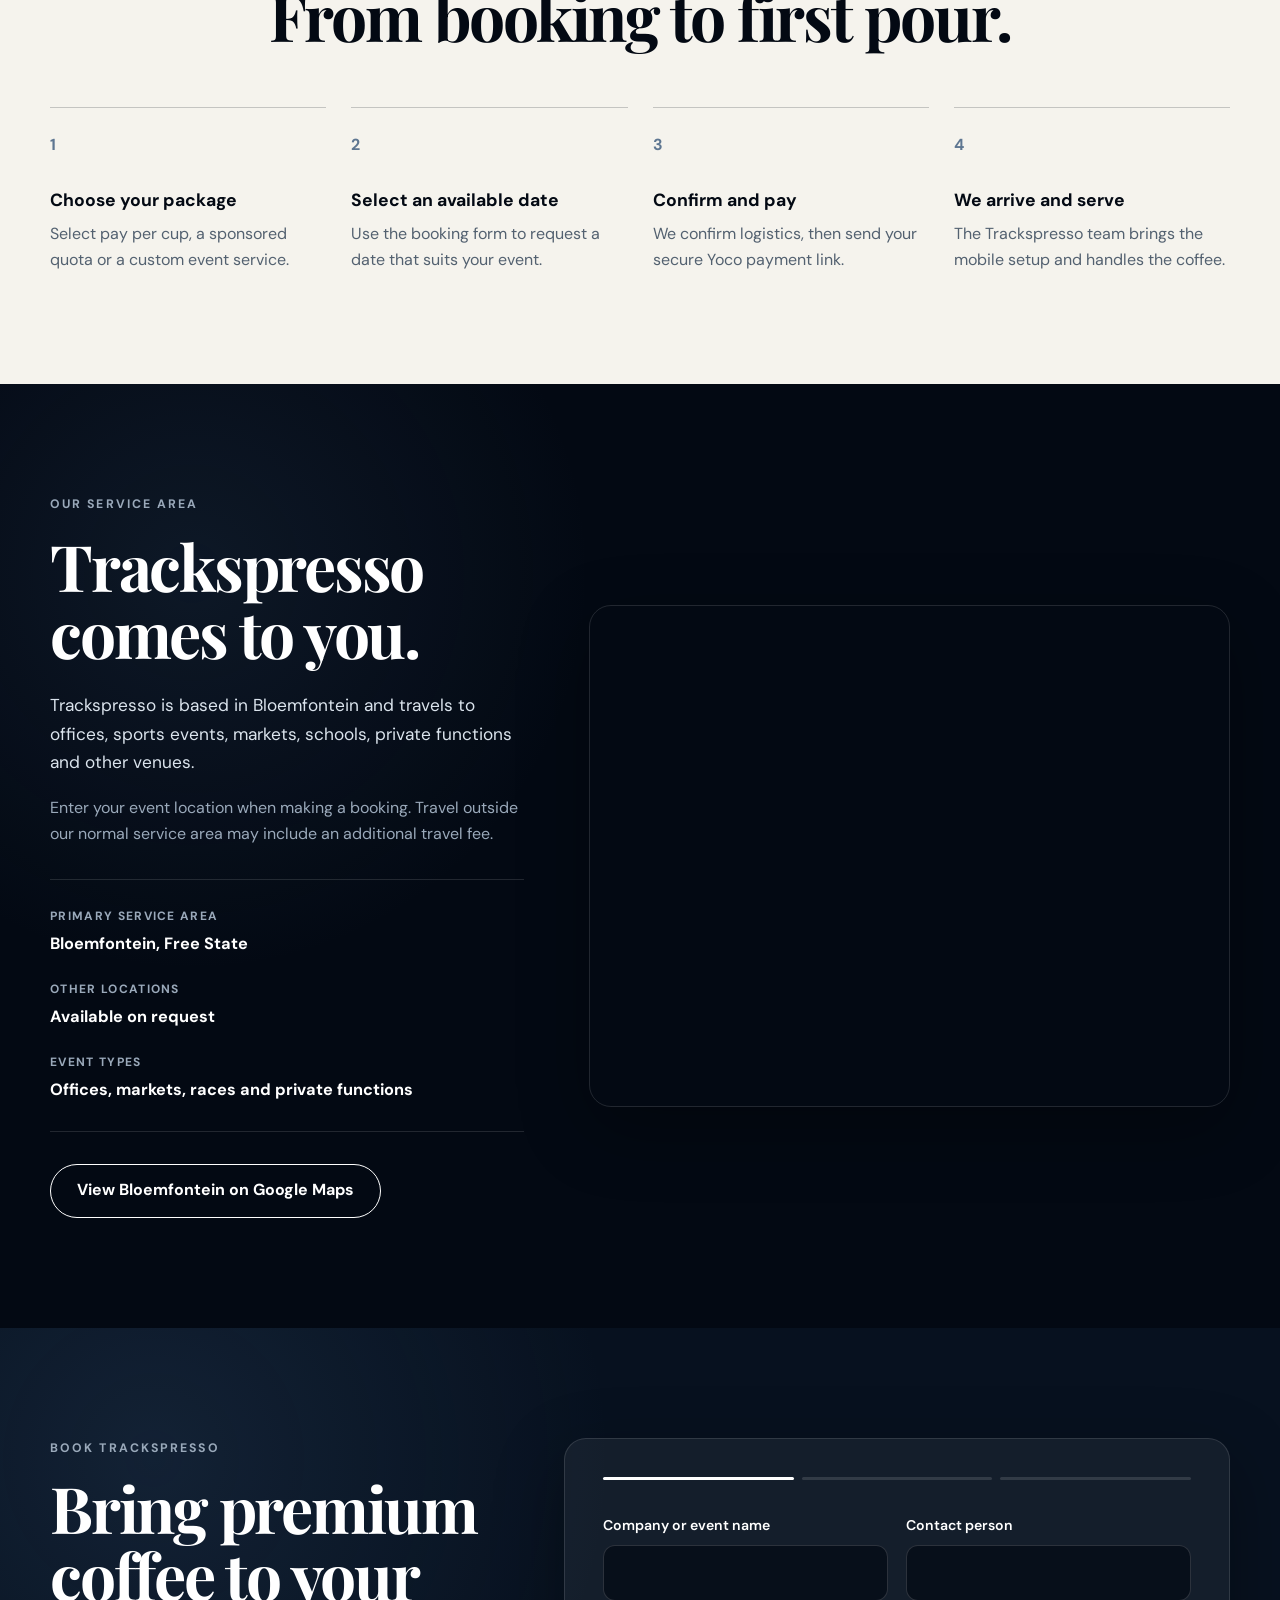
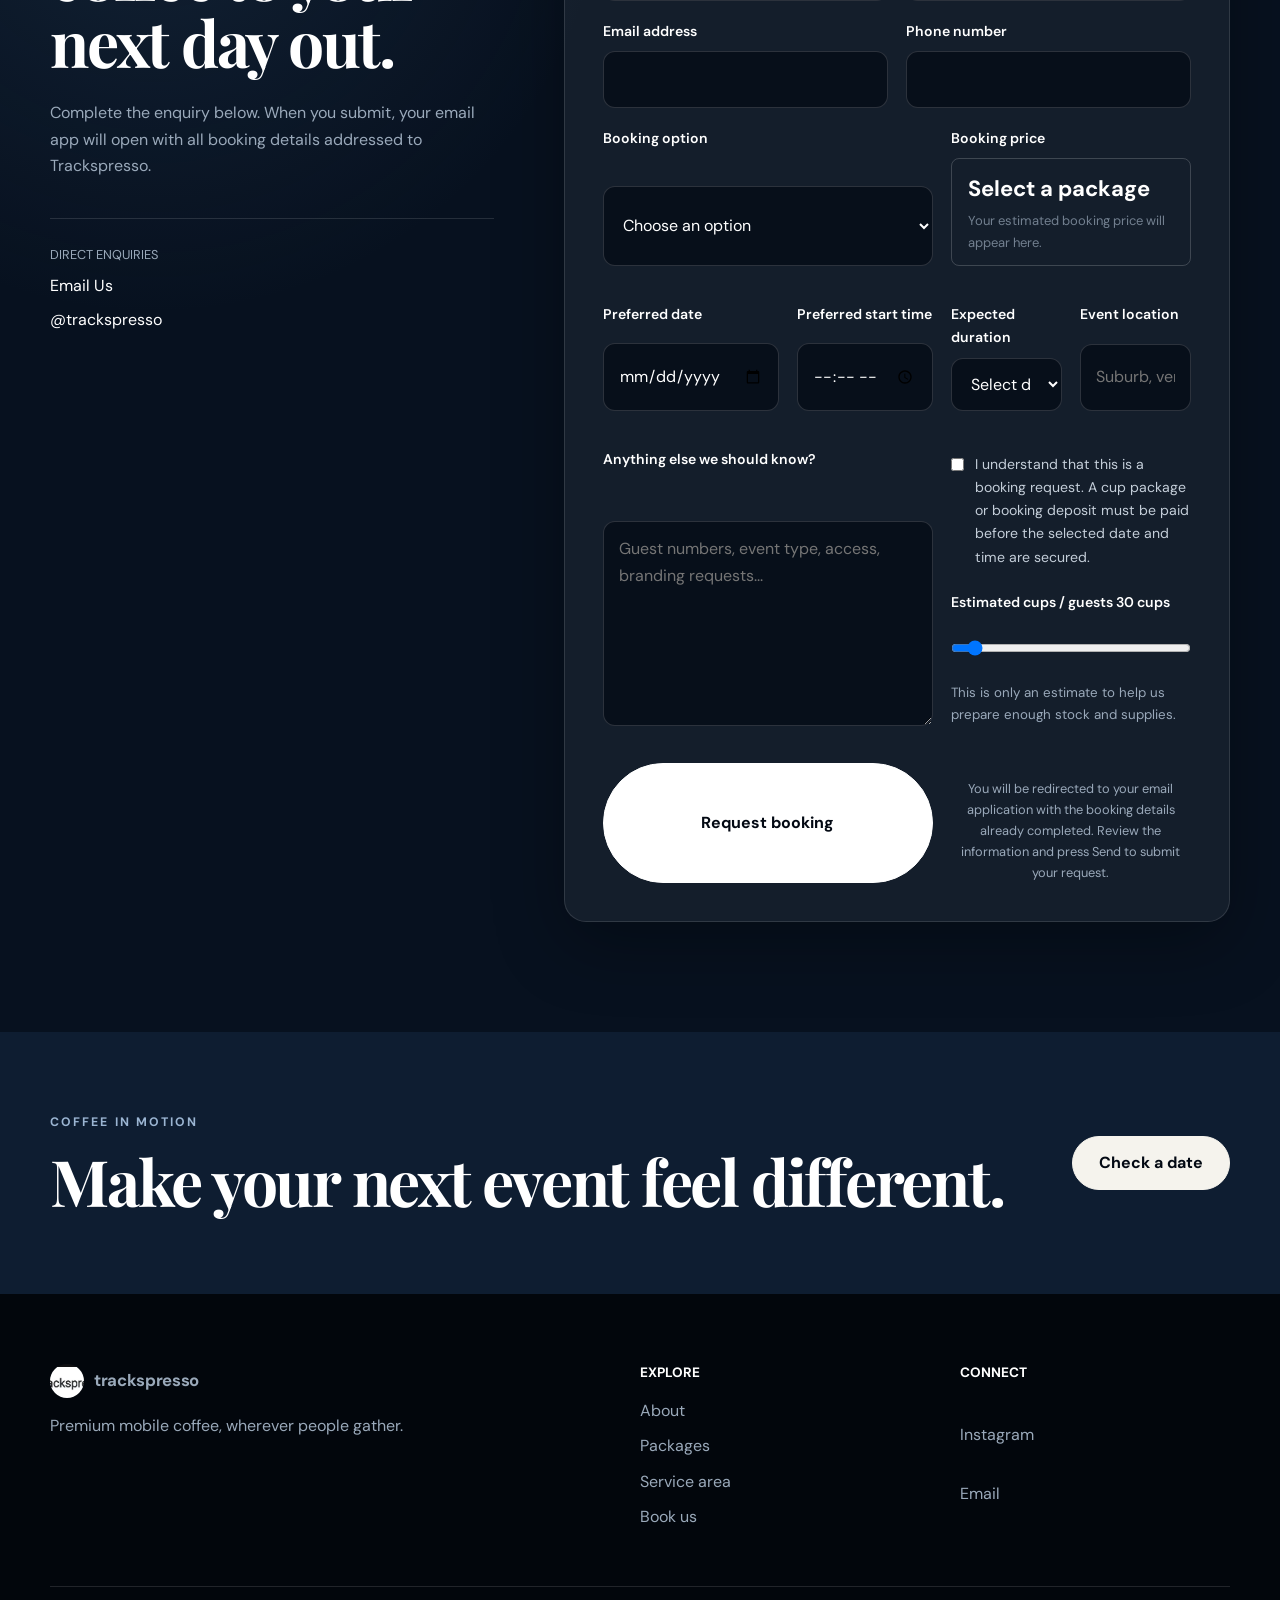
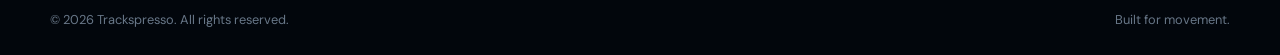
==== commit 02bfb25d: "Update index.html updated html" ====
--- a/index.html
+++ b/index.html
@@ -211,6 +211,144 @@
         </figure>
       </div>
     </section>
+<!--=========================================================MENU=====================================================================-->
+
+<section class="coffee-menu" id="menu">
+    <div class="menu-container">
+
+        <div class="menu-heading">
+            <span>TRACKSPRESSO</span>
+            <h2>THE MENU</h2>
+            <p>Fuel your day. One cup at a time.</p>
+        </div>
+
+        <div class="menu-grid">
+
+            <!-- CLASSICS -->
+            <div class="menu-category">
+                <h3>CLASSICS</h3>
+
+                <div class="menu-item">
+                    <span>Espresso</span>
+                    <span class="dots"></span>
+                    <strong>R25</strong>
+                </div>
+
+                <div class="menu-item">
+                    <span>Cappuccino</span>
+                    <span class="dots"></span>
+                    <strong>R35</strong>
+                </div>
+
+                <div class="menu-item">
+                    <span>Latte</span>
+                    <span class="dots"></span>
+                    <strong>R35</strong>
+                </div>
+
+                <div class="menu-item">
+                    <span>Flat White</span>
+                    <span class="dots"></span>
+                    <strong>R35</strong>
+                </div>
+
+                <div class="menu-item">
+                    <span>Americano</span>
+                    <span class="dots"></span>
+                    <strong>R30</strong>
+                </div>
+            </div>
+
+
+            <!-- SOMETHING DIFFERENT -->
+            <div class="menu-category">
+                <h3>SOMETHING DIFFERENT</h3>
+
+                <div class="menu-item">
+                    <span>Rooibos Tea</span>
+                    <span class="dots"></span>
+                    <strong>R20</strong>
+                </div>
+
+                <div class="menu-item">
+                    <span>Red Espresso</span>
+                    <span class="dots"></span>
+                    <strong>R25</strong>
+                </div>
+
+                <div class="menu-item">
+                    <span>Red Cappuccino</span>
+                    <span class="dots"></span>
+                    <strong>R35</strong>
+                </div>
+
+                <div class="menu-item">
+                    <span>Mocha</span>
+                    <span class="dots"></span>
+                    <strong>R38</strong>
+                </div>
+
+                <div class="menu-item">
+                    <span>Hot Chocolate</span>
+                    <span class="dots"></span>
+                    <strong>R35</strong>
+                </div>
+            </div>
+
+
+            <!-- OVER ICE -->
+            <div class="menu-category iced-menu">
+                <h3>OVER ICE</h3>
+
+                <div class="menu-item">
+                    <span>Iced Latte</span>
+                    <span class="dots"></span>
+                    <strong>R38</strong>
+                </div>
+
+                <div class="flavours">
+                    <span>Standard</span>
+                    <span>Vanilla</span>
+                    <span>Salted Caramel</span>
+                </div>
+
+                <div class="menu-item">
+                    <span>Iced Mocha</span>
+                    <span class="dots"></span>
+                    <strong>R40</strong>
+                </div>
+
+                <div class="menu-item">
+                    <span>Red Iced Latte</span>
+                    <span class="dots"></span>
+                    <strong>R38</strong>
+                </div>
+            </div>
+
+        </div>
+
+        <div class="menu-footer">
+            <span>COFFEE • COMMUNITY • KEEP MOVING</span>
+        </div>
+
+    </div>
+</section>
+
+
+
+
+
+
+
+
+
+
+
+
+
+
+
+
 
     <section class="section packages" id="packages">
       <div class="container">
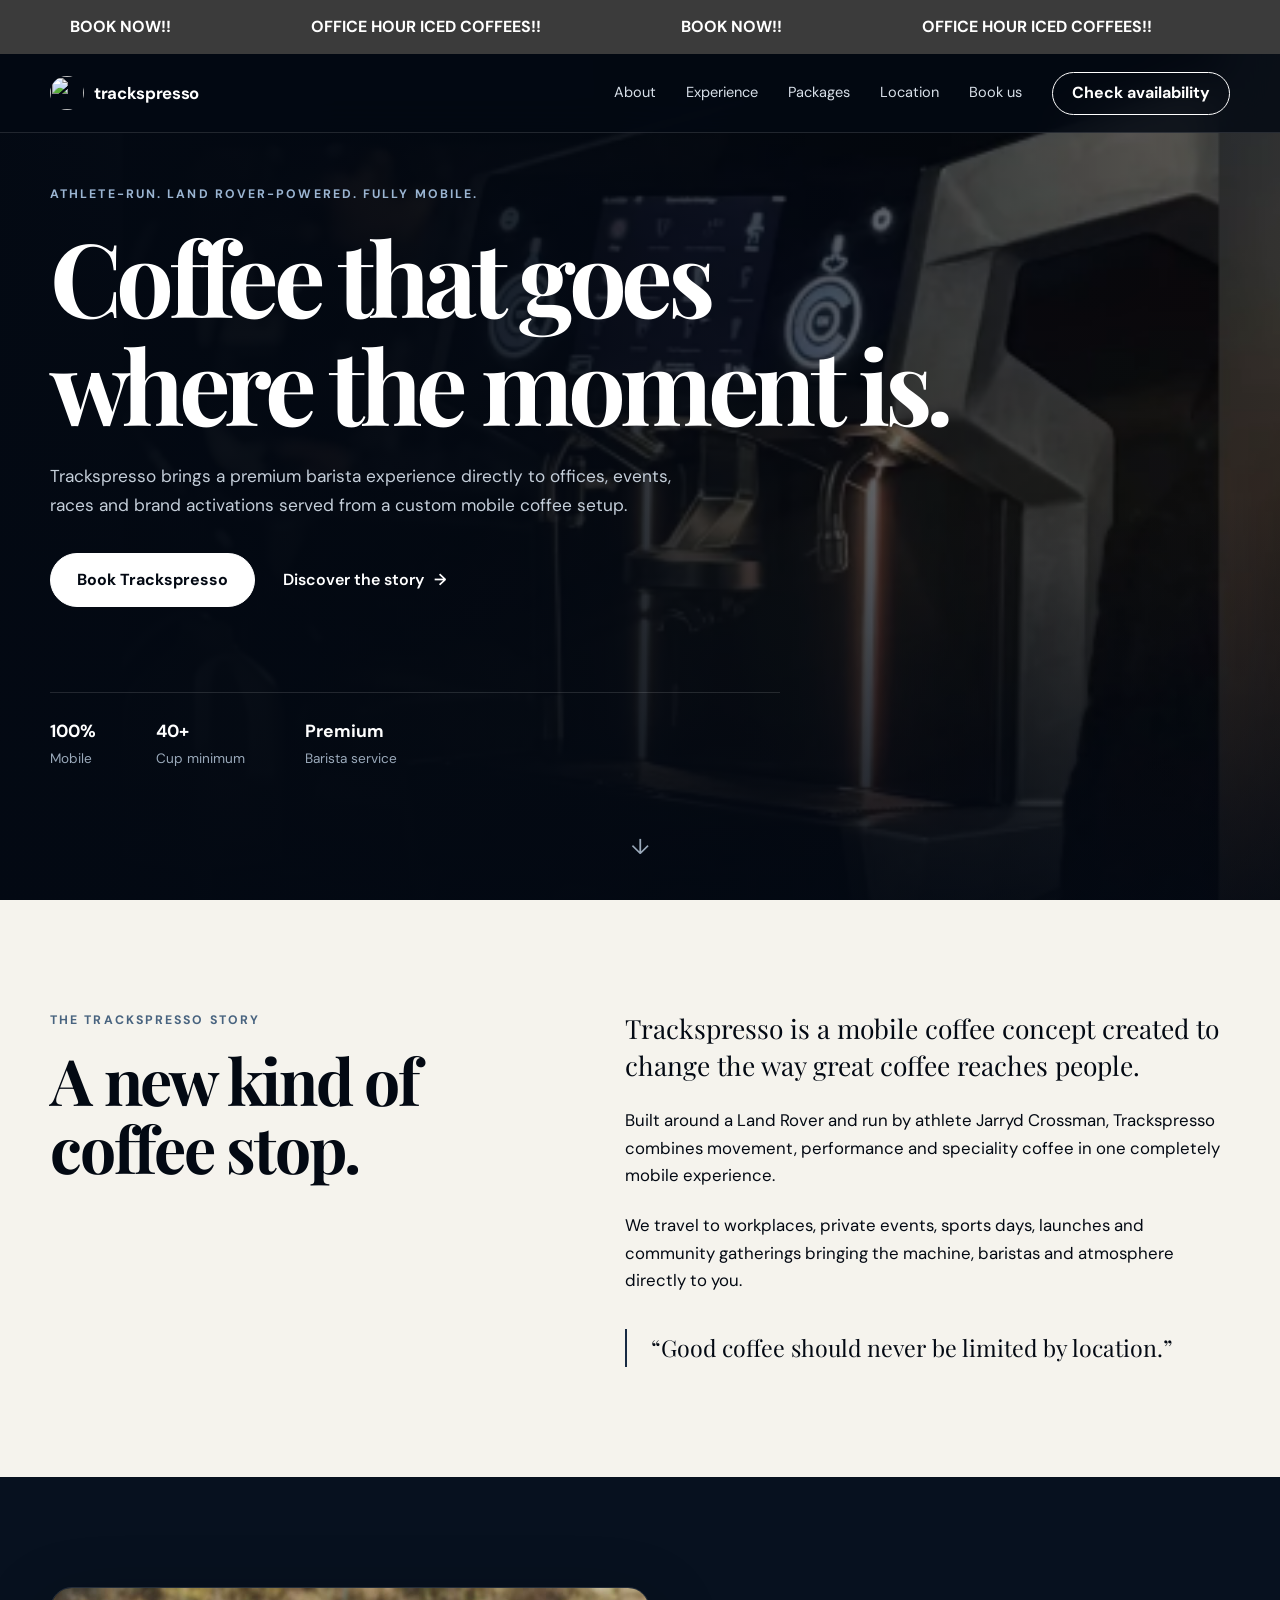
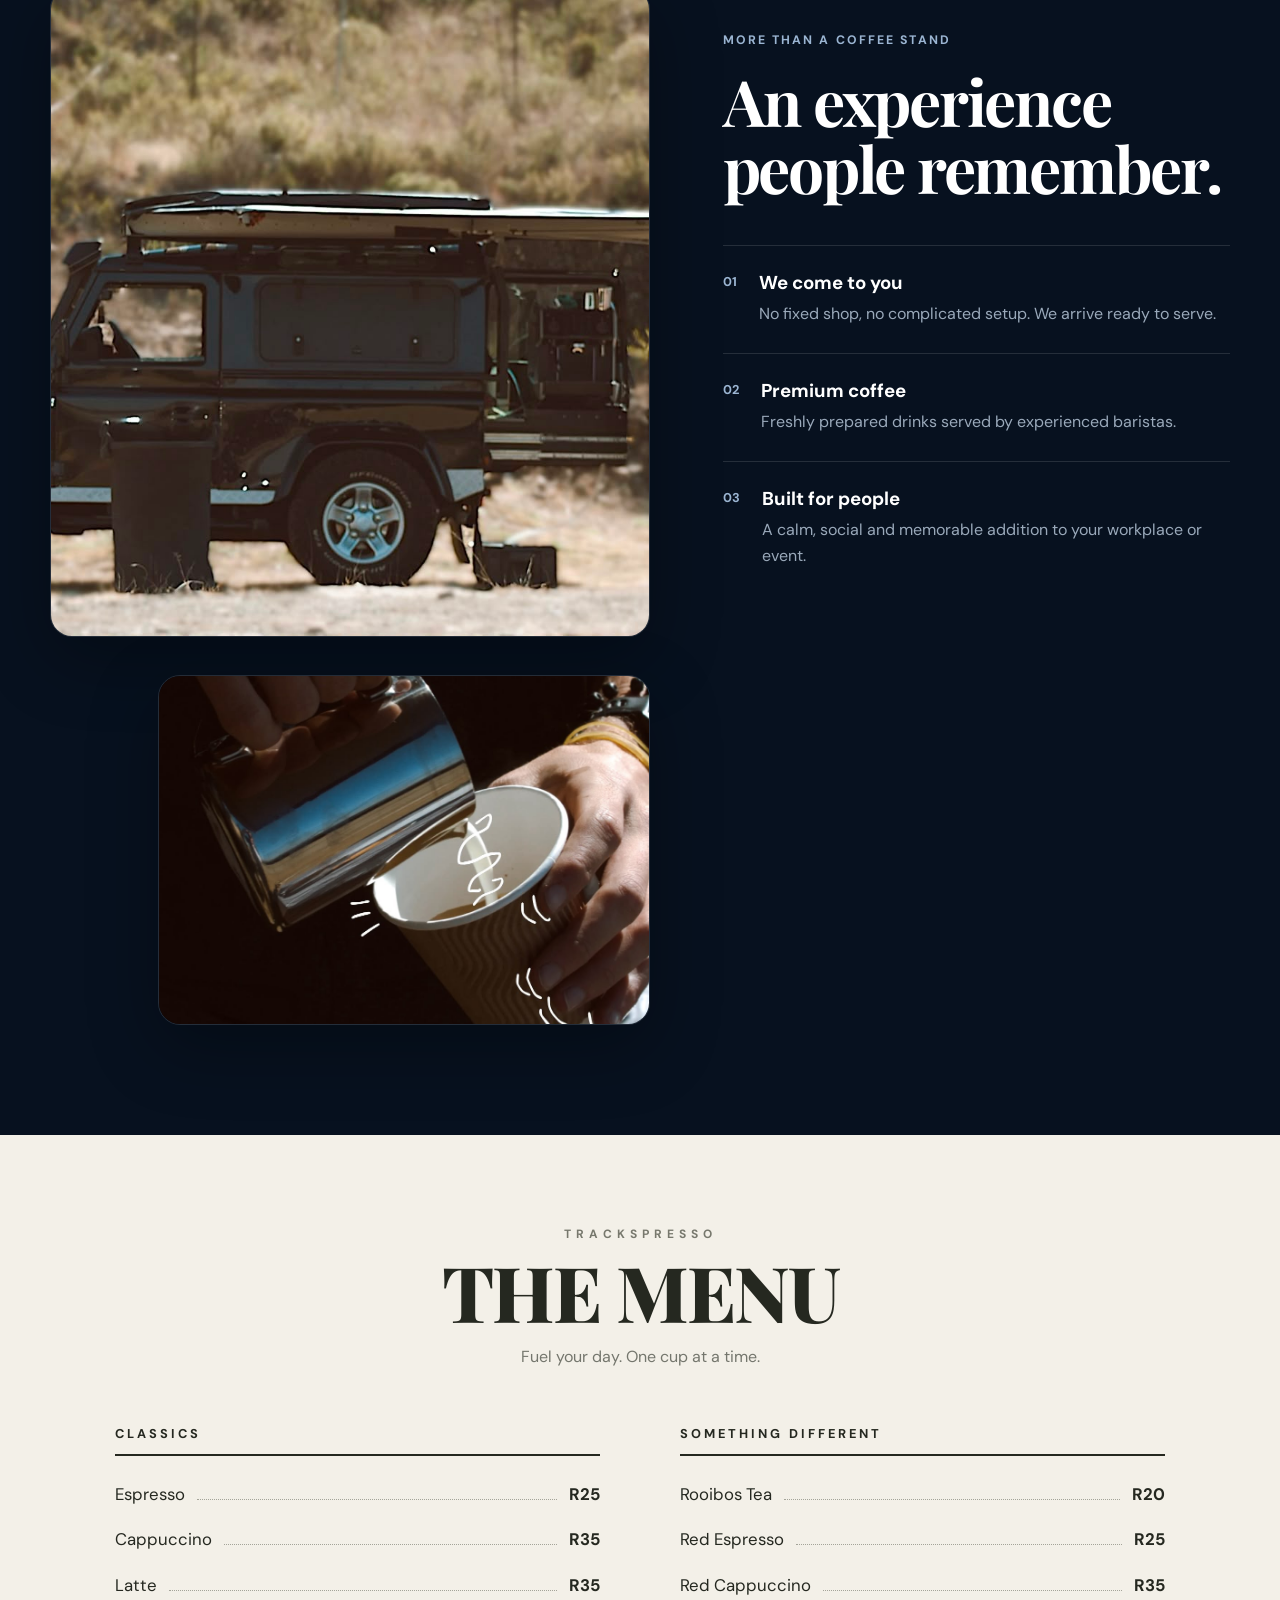
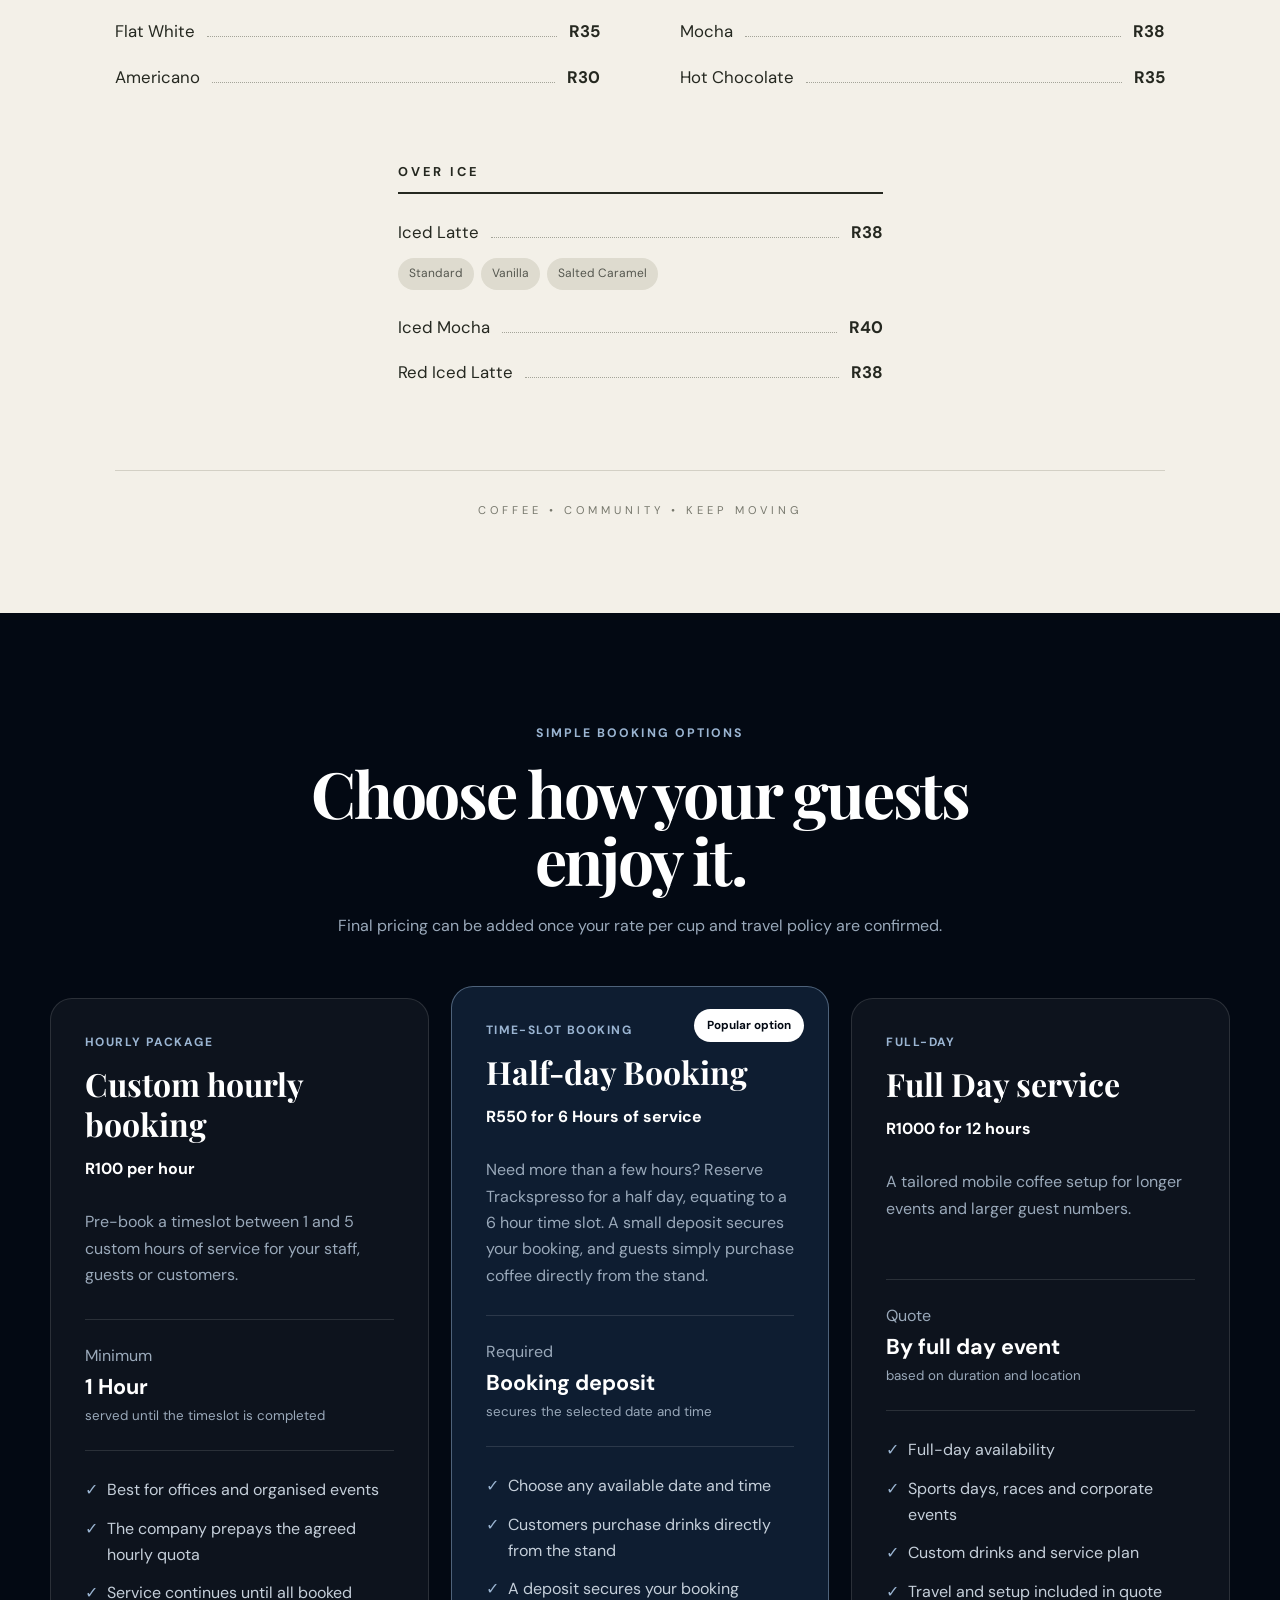
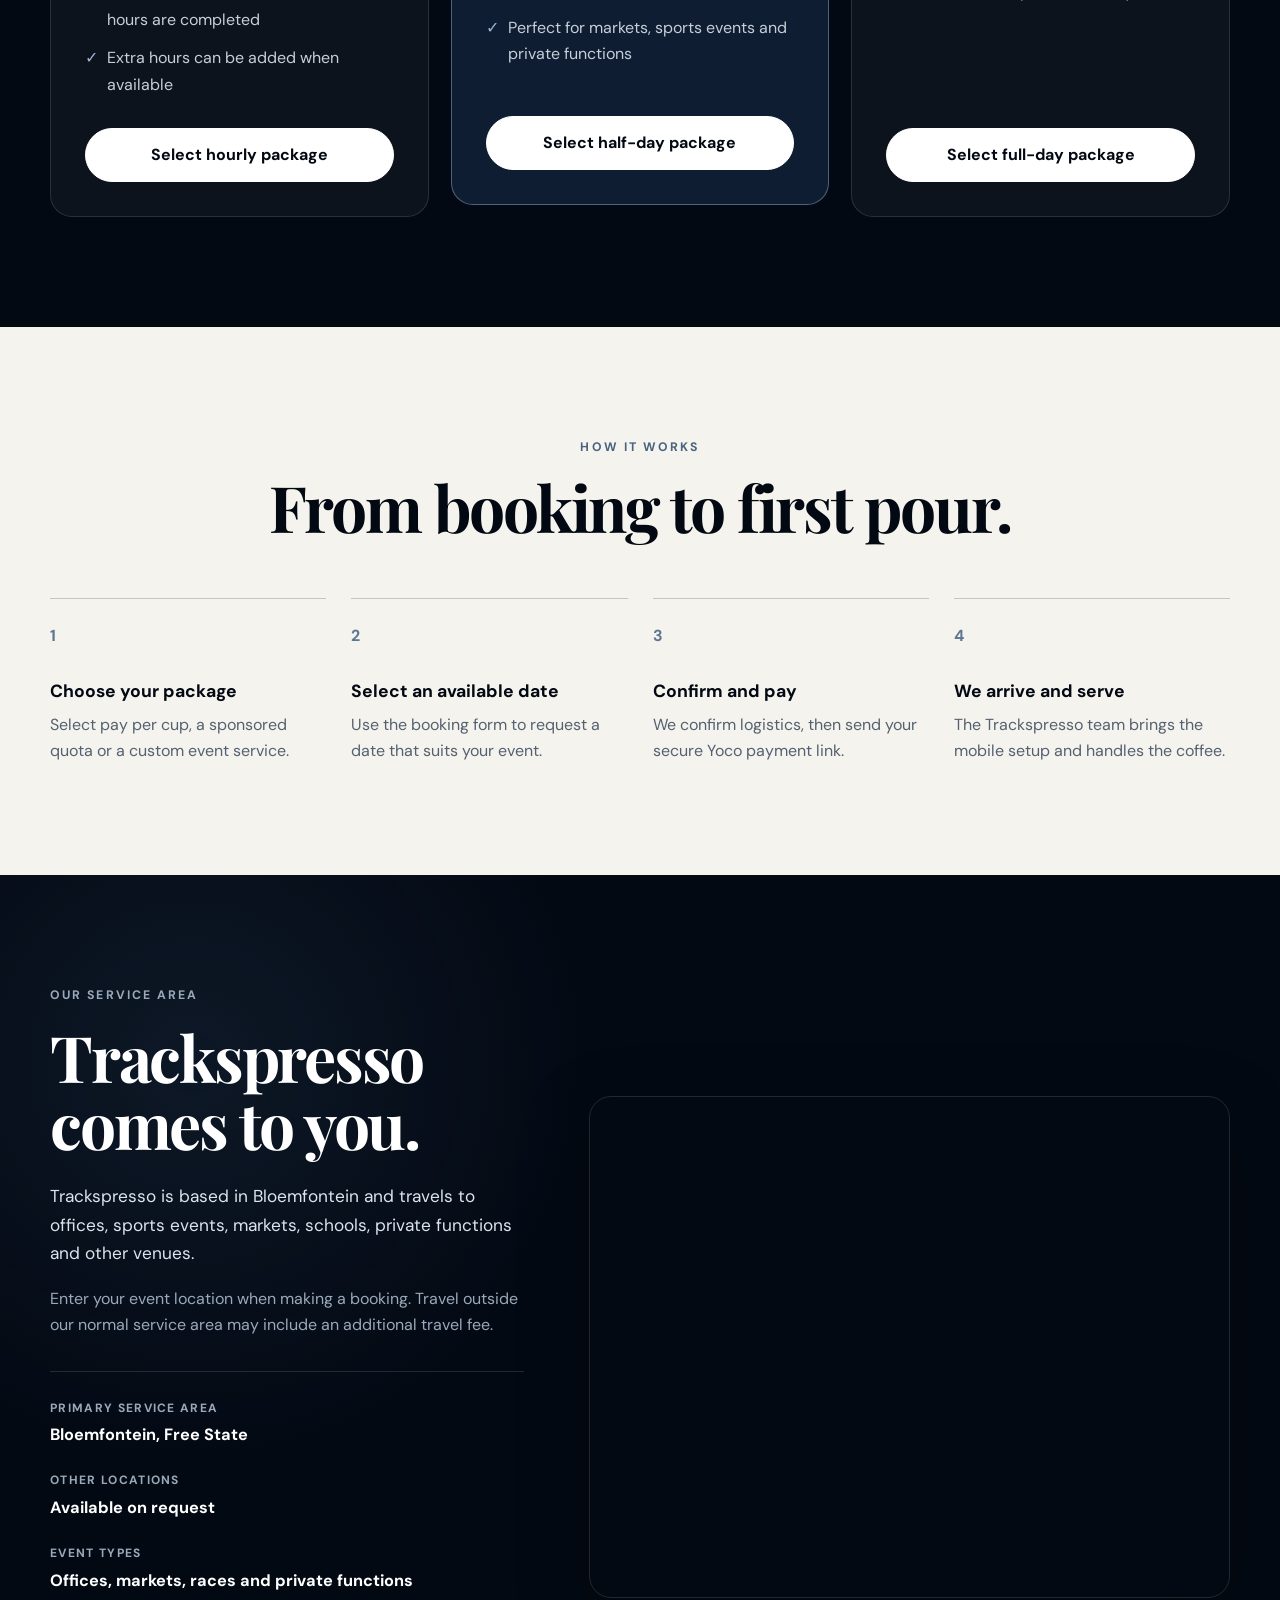
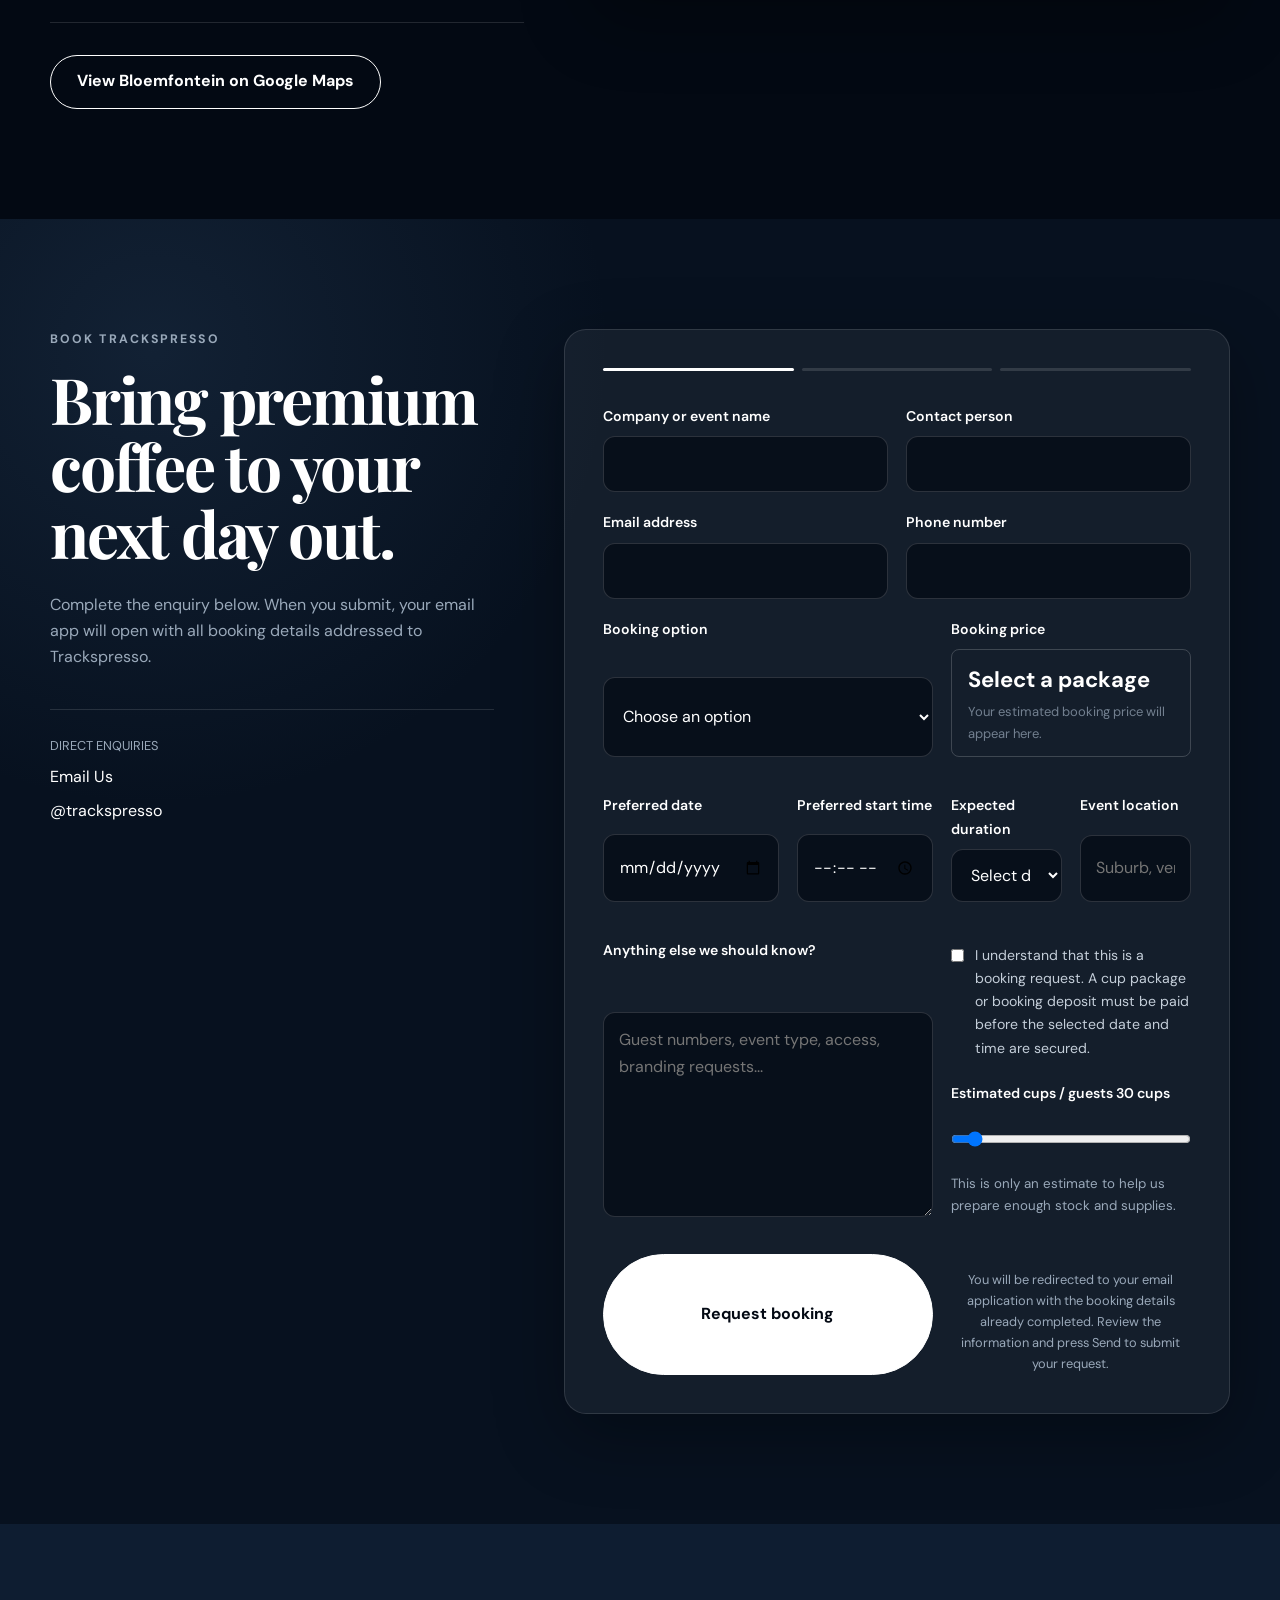
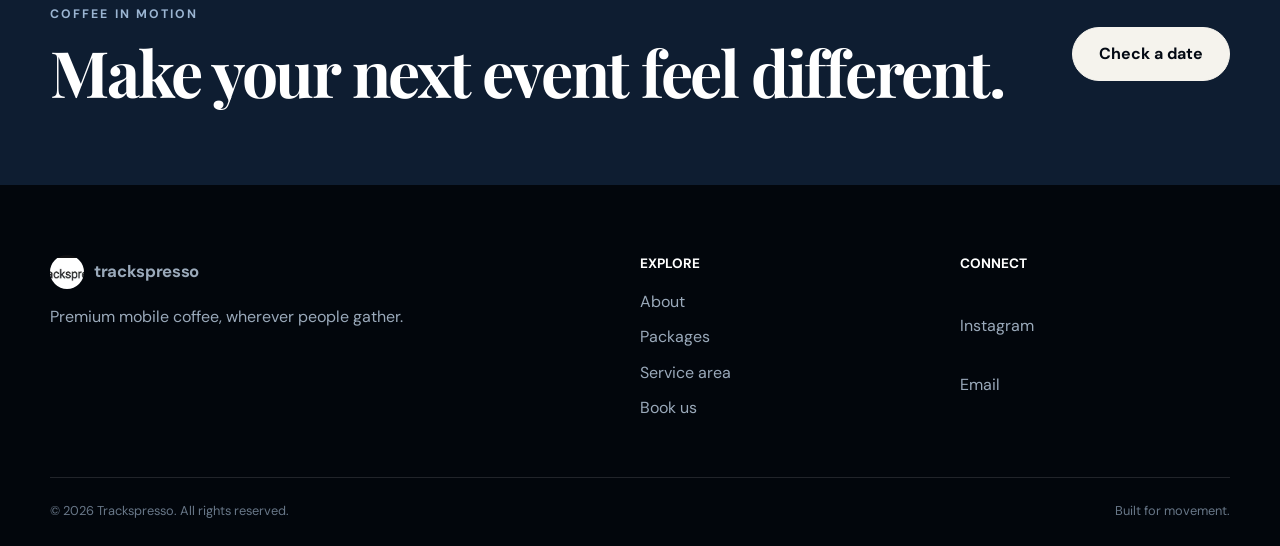
==== commit e2b589a0: "Update index.html change pics" ====
--- a/index.html
+++ b/index.html
@@ -59,7 +59,7 @@
 
     <nav class="navbar container" aria-label="Main navigation">
       <a class="brand" href="#top" aria-label="Trackspresso home">
-        <img src="./assets/images/trackspresso-profile.png" alt="" class="brand-mark" />
+        <img src="../trackspresso_website-main/assets/Extra images/asthetic cup names.jpeg" alt="" class="brand-mark" />
         <span>trackspresso</span>
       </a>
 
@@ -167,7 +167,7 @@
       <div class="container media-grid">
         <figure class="media-card media-card-large">
           <img
-            src="./assets/images/land-rover-coffee.png"
+            src="./assets/Extra images/car.jpeg"
             alt="Trackspresso mobile coffee machine installed in a Land Rover"
           />
         </figure>
@@ -205,7 +205,7 @@
 
         <figure class="media-card media-card-small">
           <img
-            src="./assets/images/coffee-pour.png"
+            src="./assets/Extra images/Cup Pour.jpeg"
             alt="Fresh coffee pouring into a cup from the Trackspresso machine"
           />
         </figure>
--- a/css/styles.css
+++ b/css/styles.css
@@ -14,6 +14,157 @@
   --radius: 22px;
   --container: 1180px;
 }
+
+
+/* =========================
+   TRACKSPRESSO MENU
+========================= */
+
+.coffee-menu {
+    background: #f3f0e8;
+    padding: 90px 20px;
+    color: #252820;
+}
+
+.menu-container {
+    max-width: 1050px;
+    margin: 0 auto;
+}
+
+.menu-heading {
+    text-align: center;
+    margin-bottom: 55px;
+}
+
+.menu-heading span {
+    display: block;
+    font-size: 0.75rem;
+    letter-spacing: 5px;
+    font-weight: 700;
+    color: #77786d;
+    margin-bottom: 12px;
+}
+
+.menu-heading h2 {
+    font-size: clamp(2.7rem, 6vw, 5rem);
+    line-height: 0.9;
+    margin: 0;
+    font-weight: 800;
+    letter-spacing: -2px;
+}
+
+.menu-heading p {
+    margin-top: 18px;
+    color: #74766d;
+    font-size: 1rem;
+}
+
+.menu-grid {
+    display: grid;
+    grid-template-columns: repeat(2, 1fr);
+    gap: 55px 80px;
+}
+
+.menu-category h3 {
+    font-size: 0.8rem;
+    letter-spacing: 3px;
+    margin: 0 0 25px;
+    padding-bottom: 12px;
+    border-bottom: 2px solid #252820;
+}
+
+.menu-item {
+    display: flex;
+    align-items: baseline;
+    width: 100%;
+    margin-bottom: 18px;
+    font-size: 1.05rem;
+}
+
+.menu-item > span:first-child {
+    white-space: nowrap;
+}
+
+.menu-item strong {
+    font-weight: 700;
+    white-space: nowrap;
+}
+
+.dots {
+    flex: 1;
+    border-bottom: 1px dotted #a4a499;
+    margin: 0 12px 5px;
+}
+
+.iced-menu {
+    grid-column: 1 / -1;
+    max-width: 485px;
+    width: 100%;
+    margin: 0 auto;
+}
+
+.flavours {
+    display: flex;
+    flex-wrap: wrap;
+    gap: 7px;
+    margin: -7px 0 24px;
+}
+
+.flavours span {
+    font-size: 0.75rem;
+    background: #dedbcf;
+    color: #55574f;
+    padding: 6px 11px;
+    border-radius: 20px;
+}
+
+.menu-footer {
+    text-align: center;
+    margin-top: 65px;
+    padding-top: 25px;
+    border-top: 1px solid #d3d0c5;
+}
+
+.menu-footer span {
+    font-size: 0.7rem;
+    letter-spacing: 4px;
+    color: #77786d;
+}
+
+
+/* MOBILE */
+
+@media (max-width: 700px) {
+
+    .coffee-menu {
+        padding: 65px 22px;
+    }
+
+    .menu-grid {
+        grid-template-columns: 1fr;
+        gap: 45px;
+    }
+
+    .iced-menu {
+        grid-column: auto;
+        max-width: none;
+    }
+
+    .menu-heading {
+        margin-bottom: 45px;
+    }
+
+    .menu-heading h2 {
+        font-size: 3rem;
+    }
+
+    .menu-item {
+        font-size: 1rem;
+    }
+}
+
+
+
 
 * {
   box-sizing: border-box;
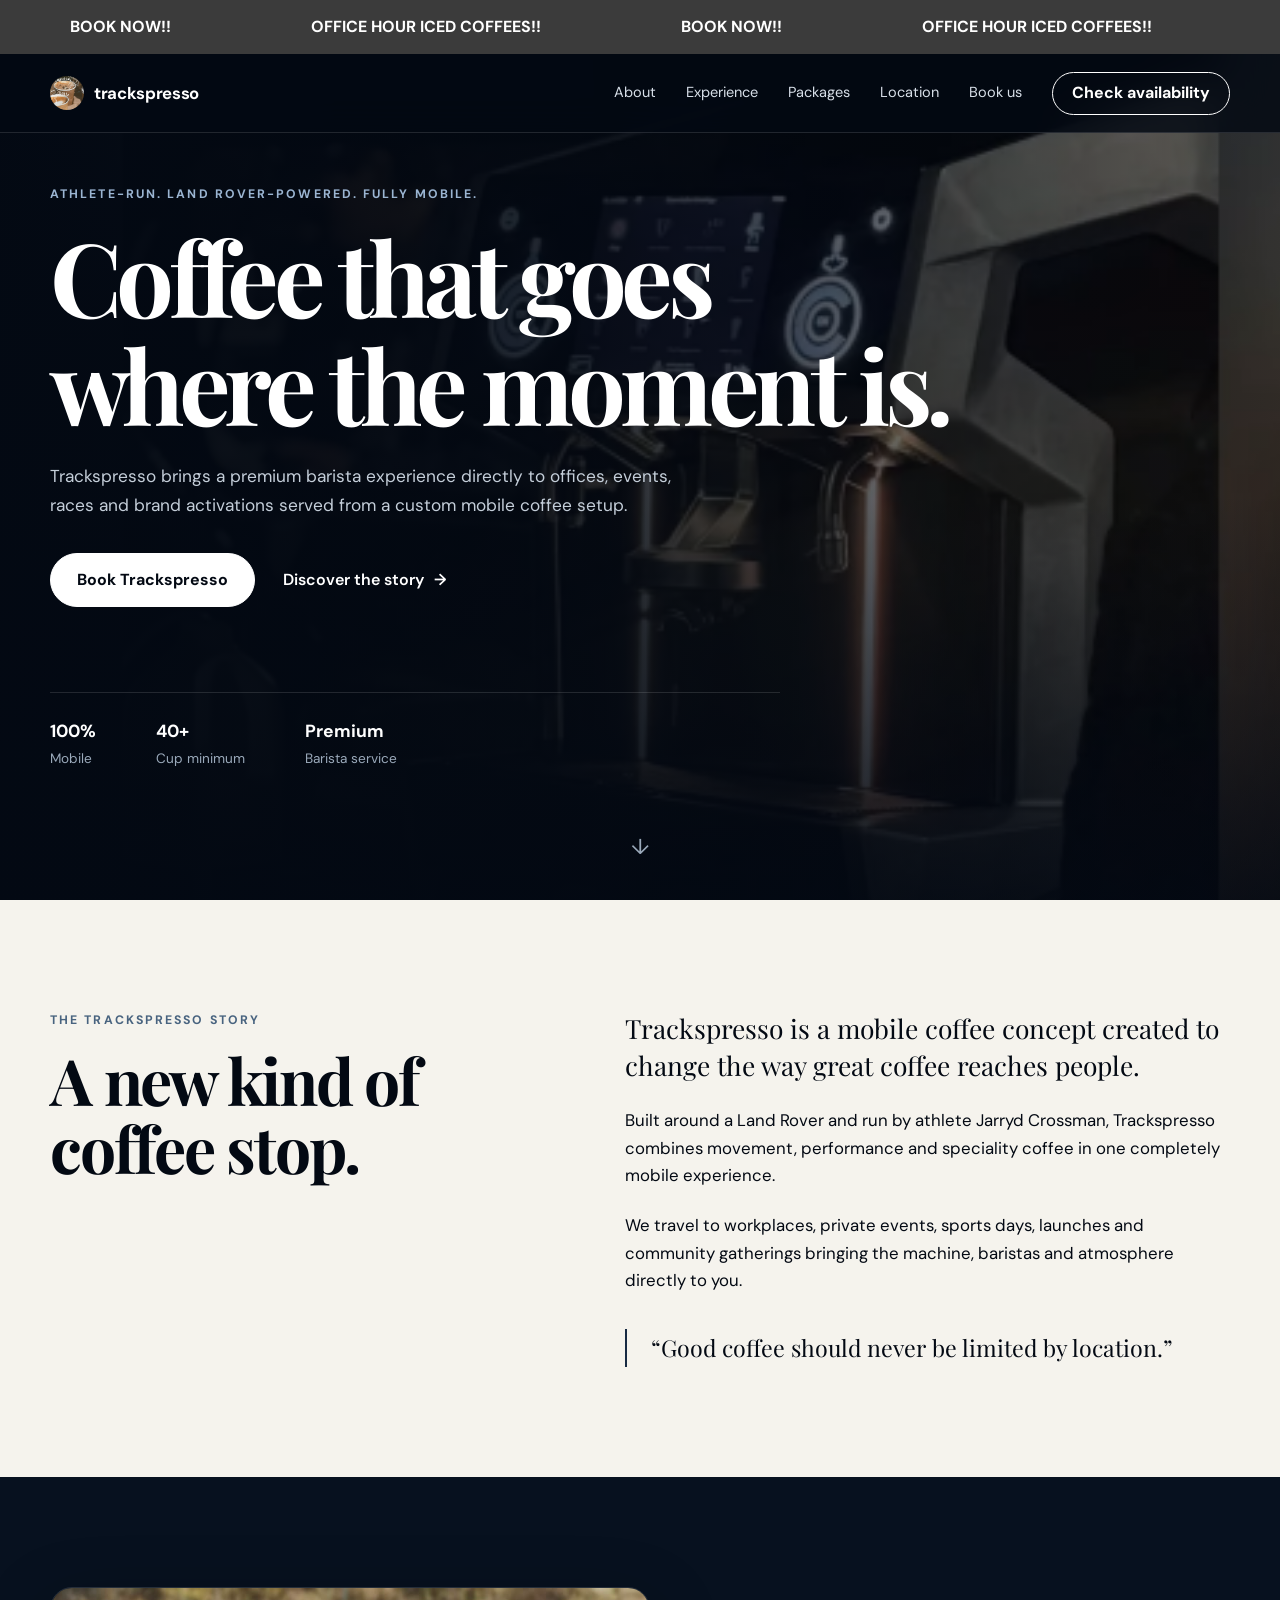
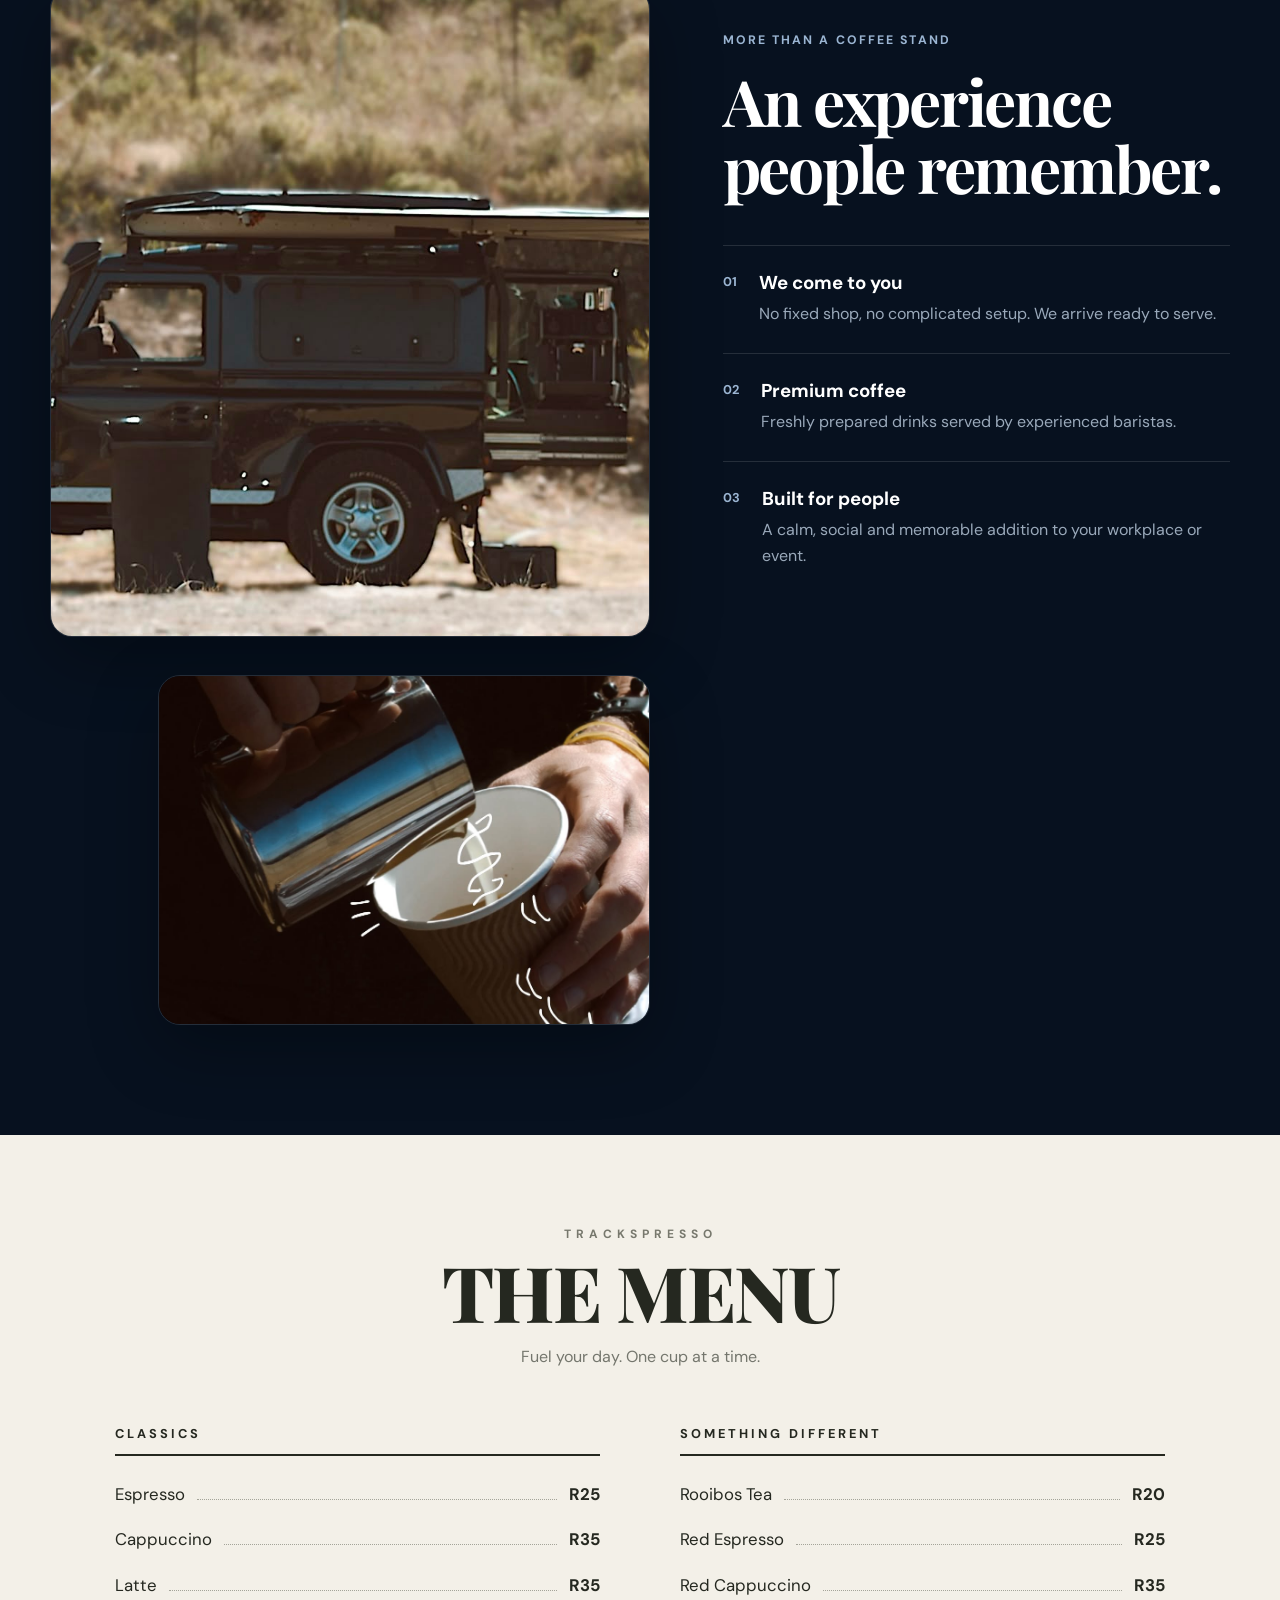
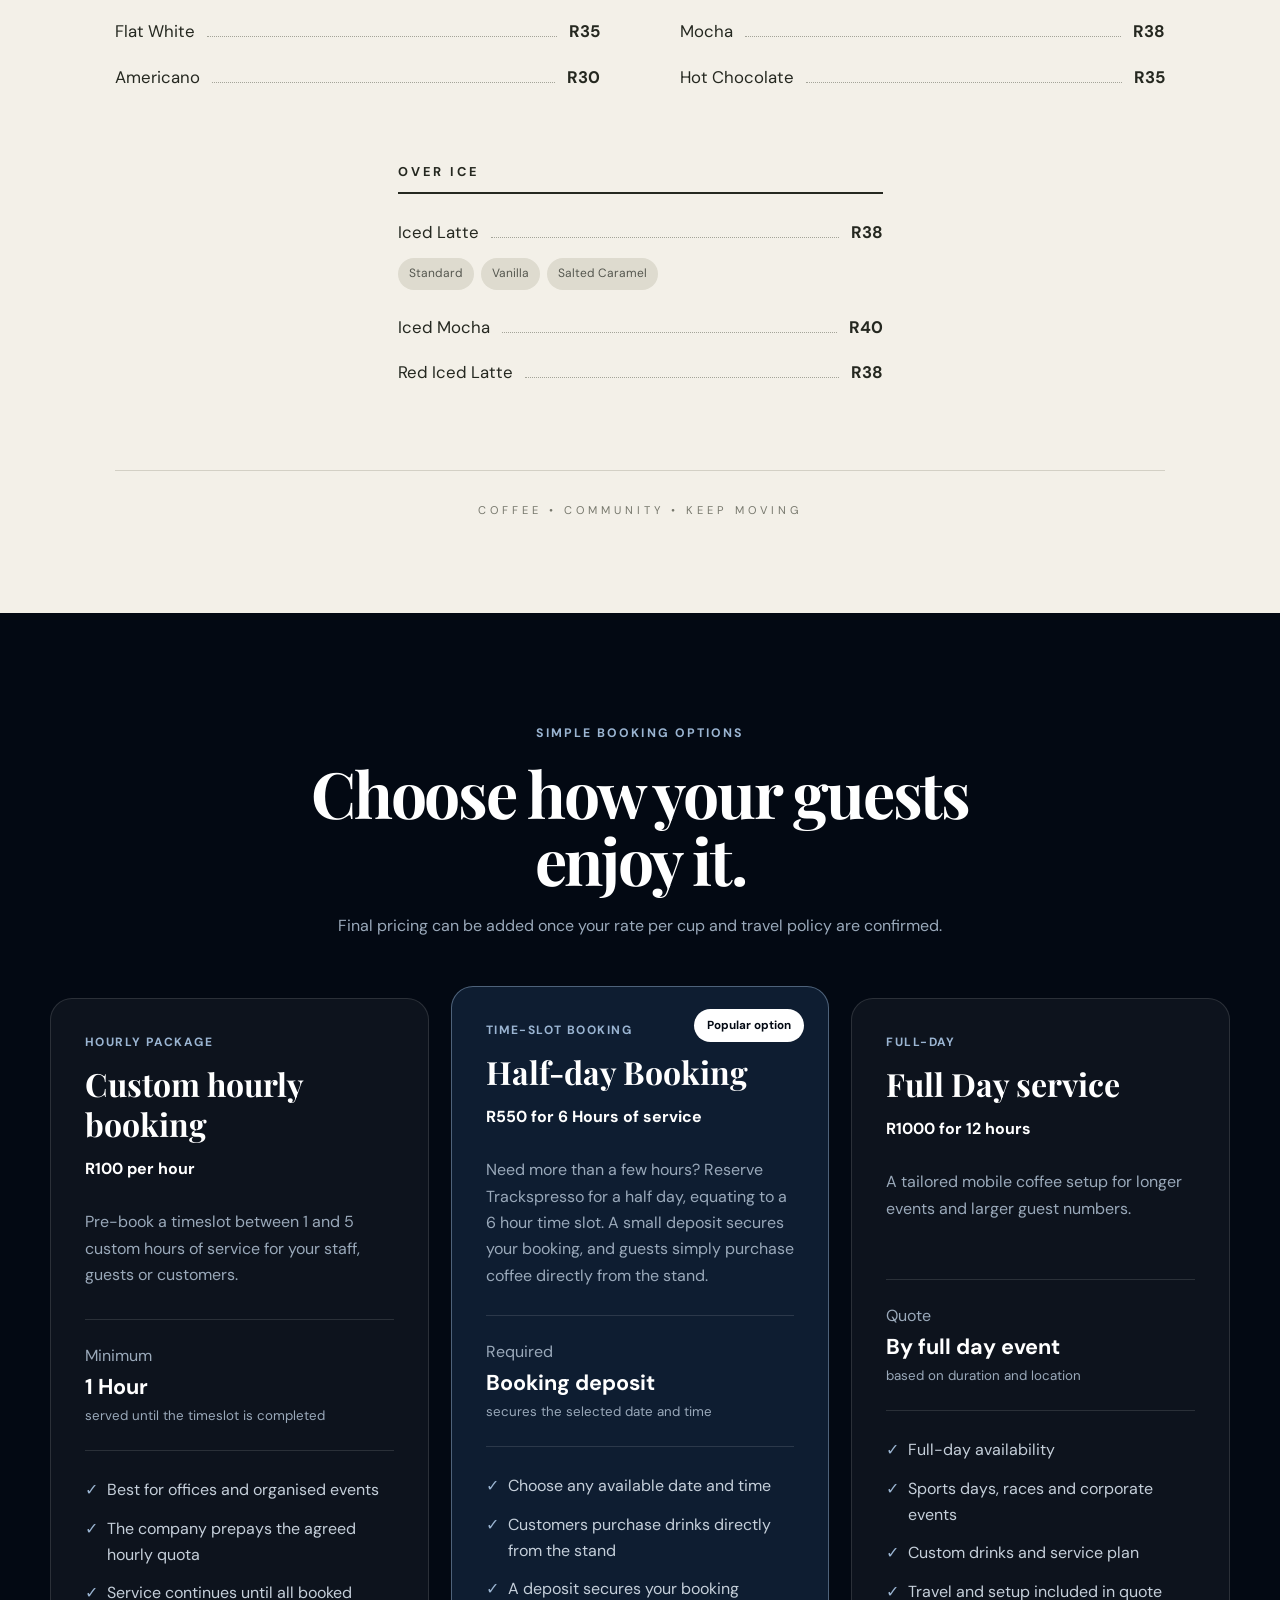
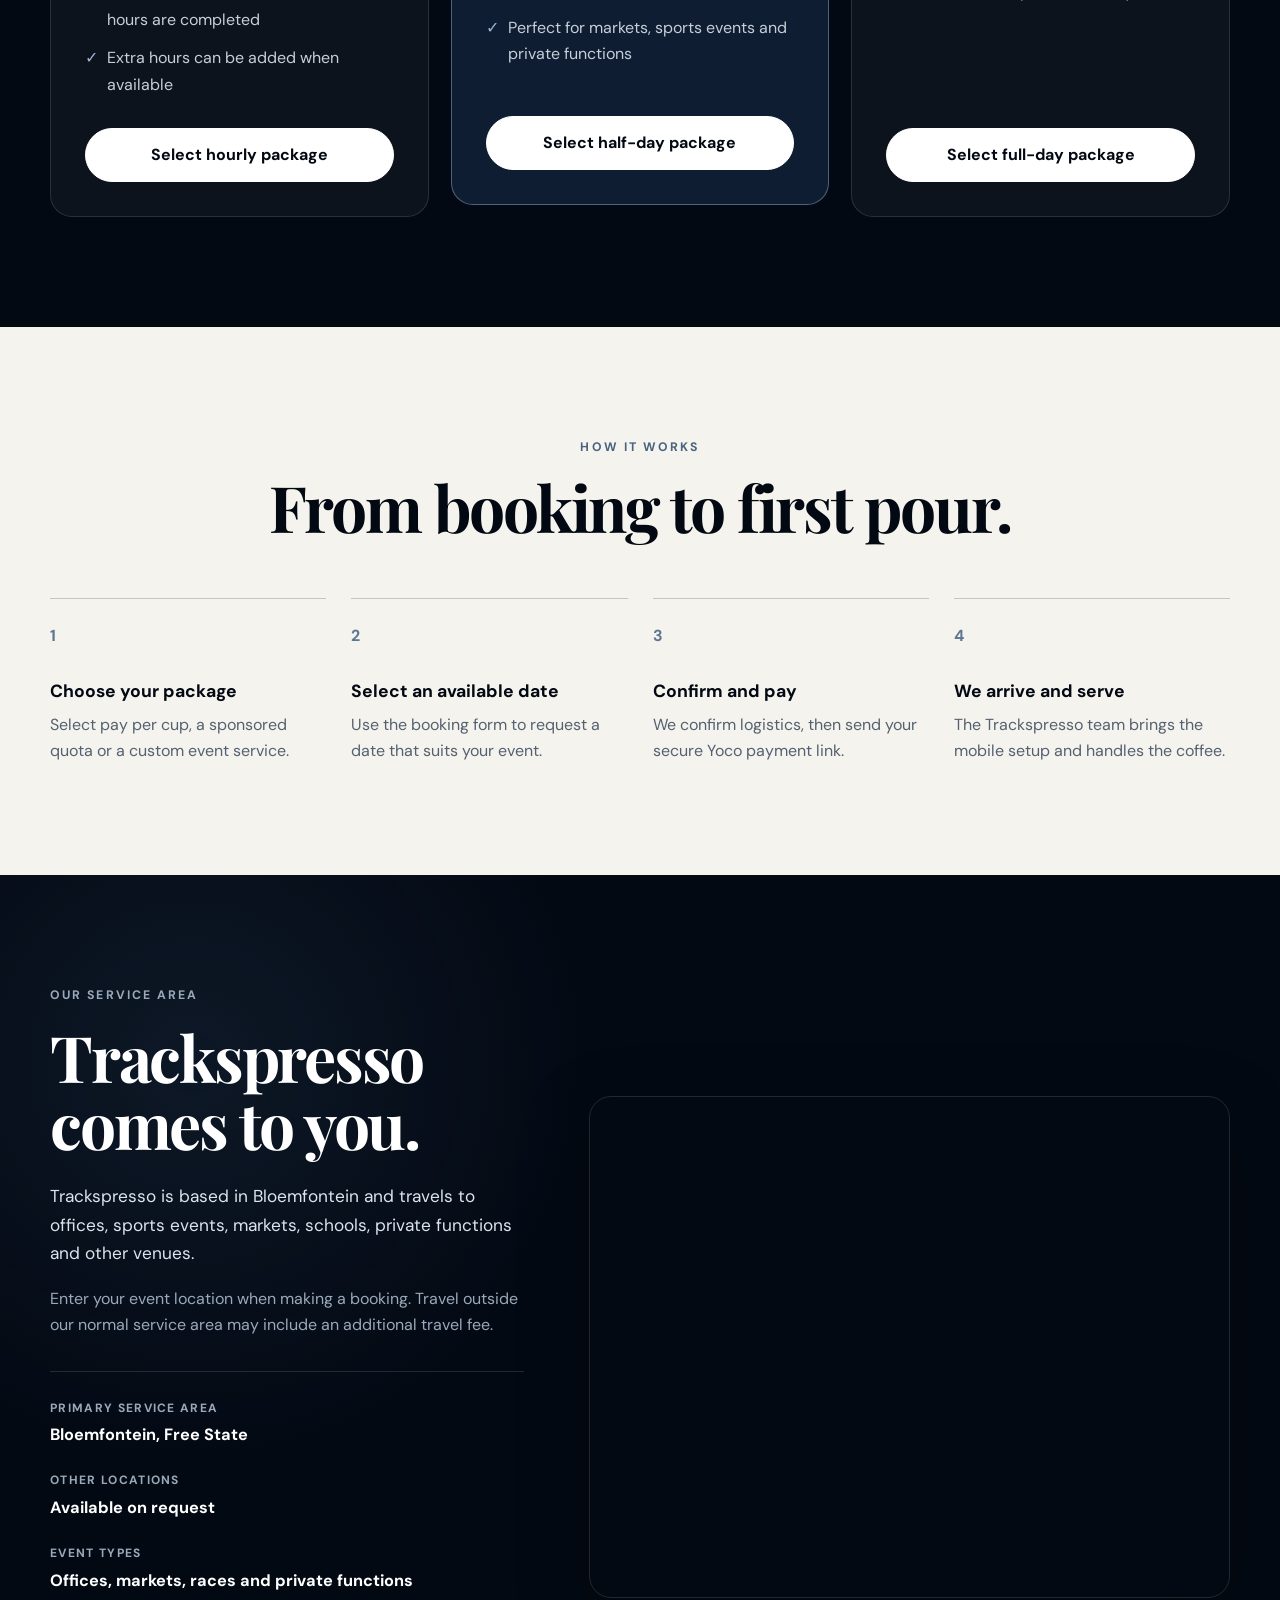
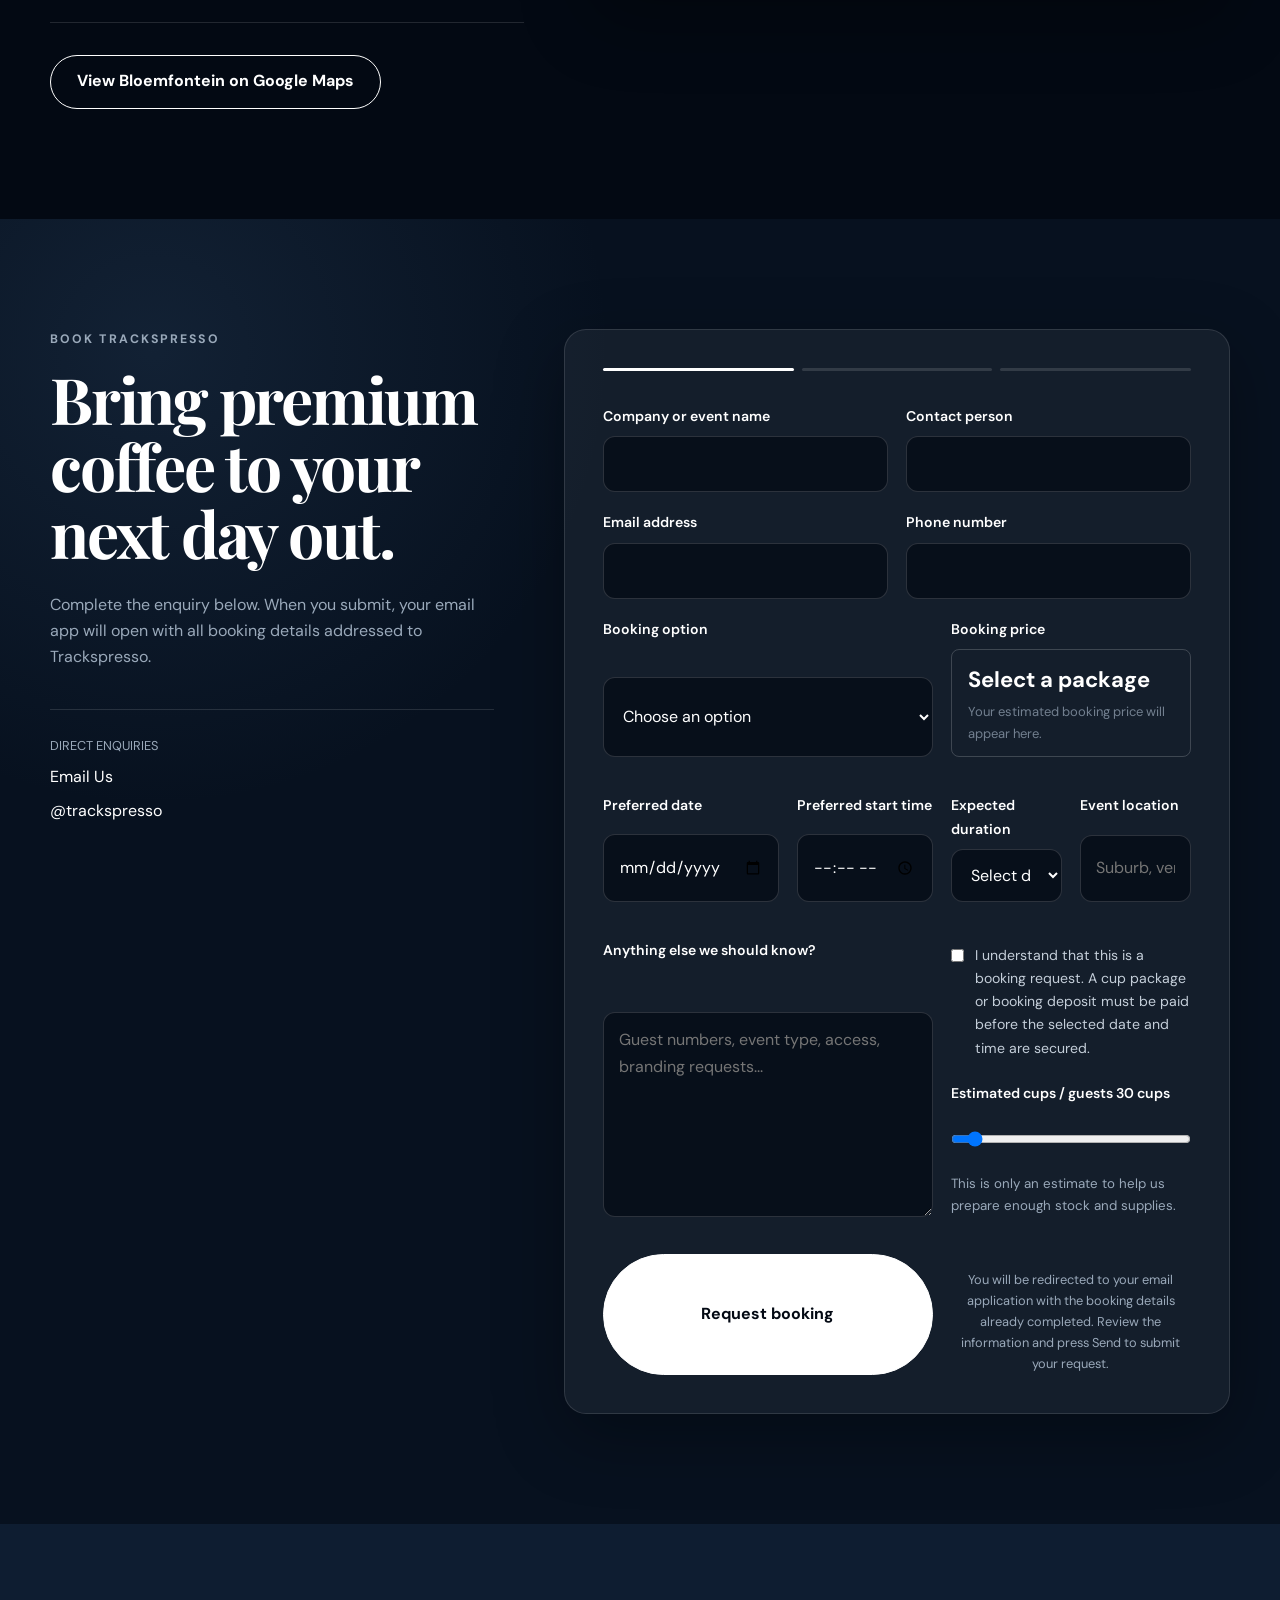
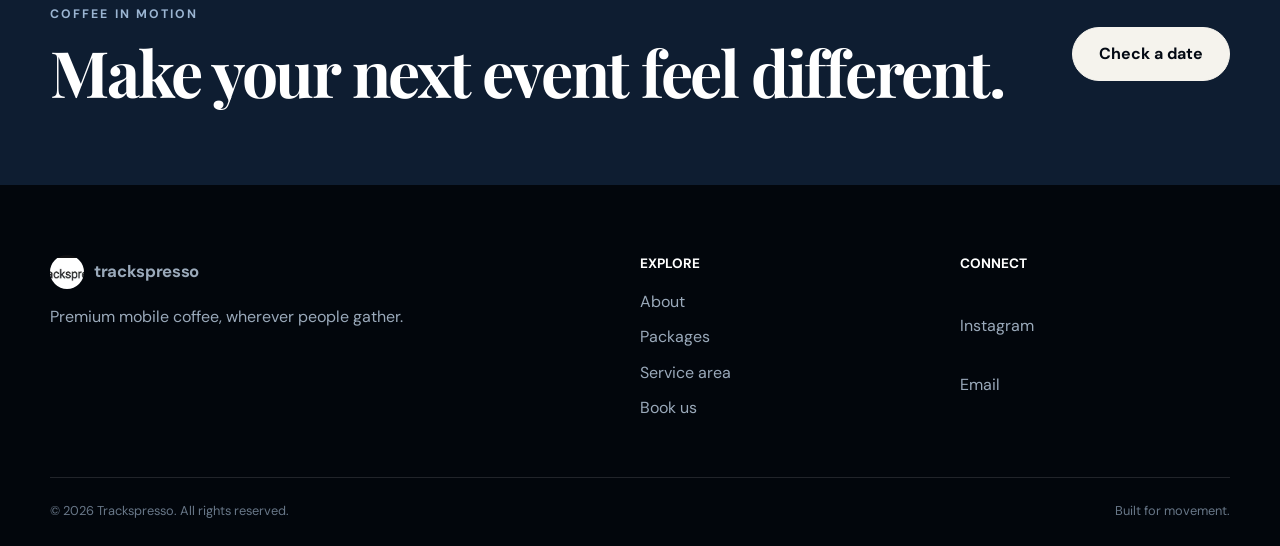
==== commit f570f088: "Update index.html changes" ====
--- a/index.html
+++ b/index.html
@@ -59,7 +59,7 @@
 
     <nav class="navbar container" aria-label="Main navigation">
       <a class="brand" href="#top" aria-label="Trackspresso home">
-        <img src="../trackspresso_website-main/assets/Extra images/asthetic cup names.jpeg" alt="" class="brand-mark" />
+        <img src="./assets/Extra images/asthetic cup names.jpeg" alt="" class="brand-mark" />
         <span>trackspresso</span>
       </a>
 
